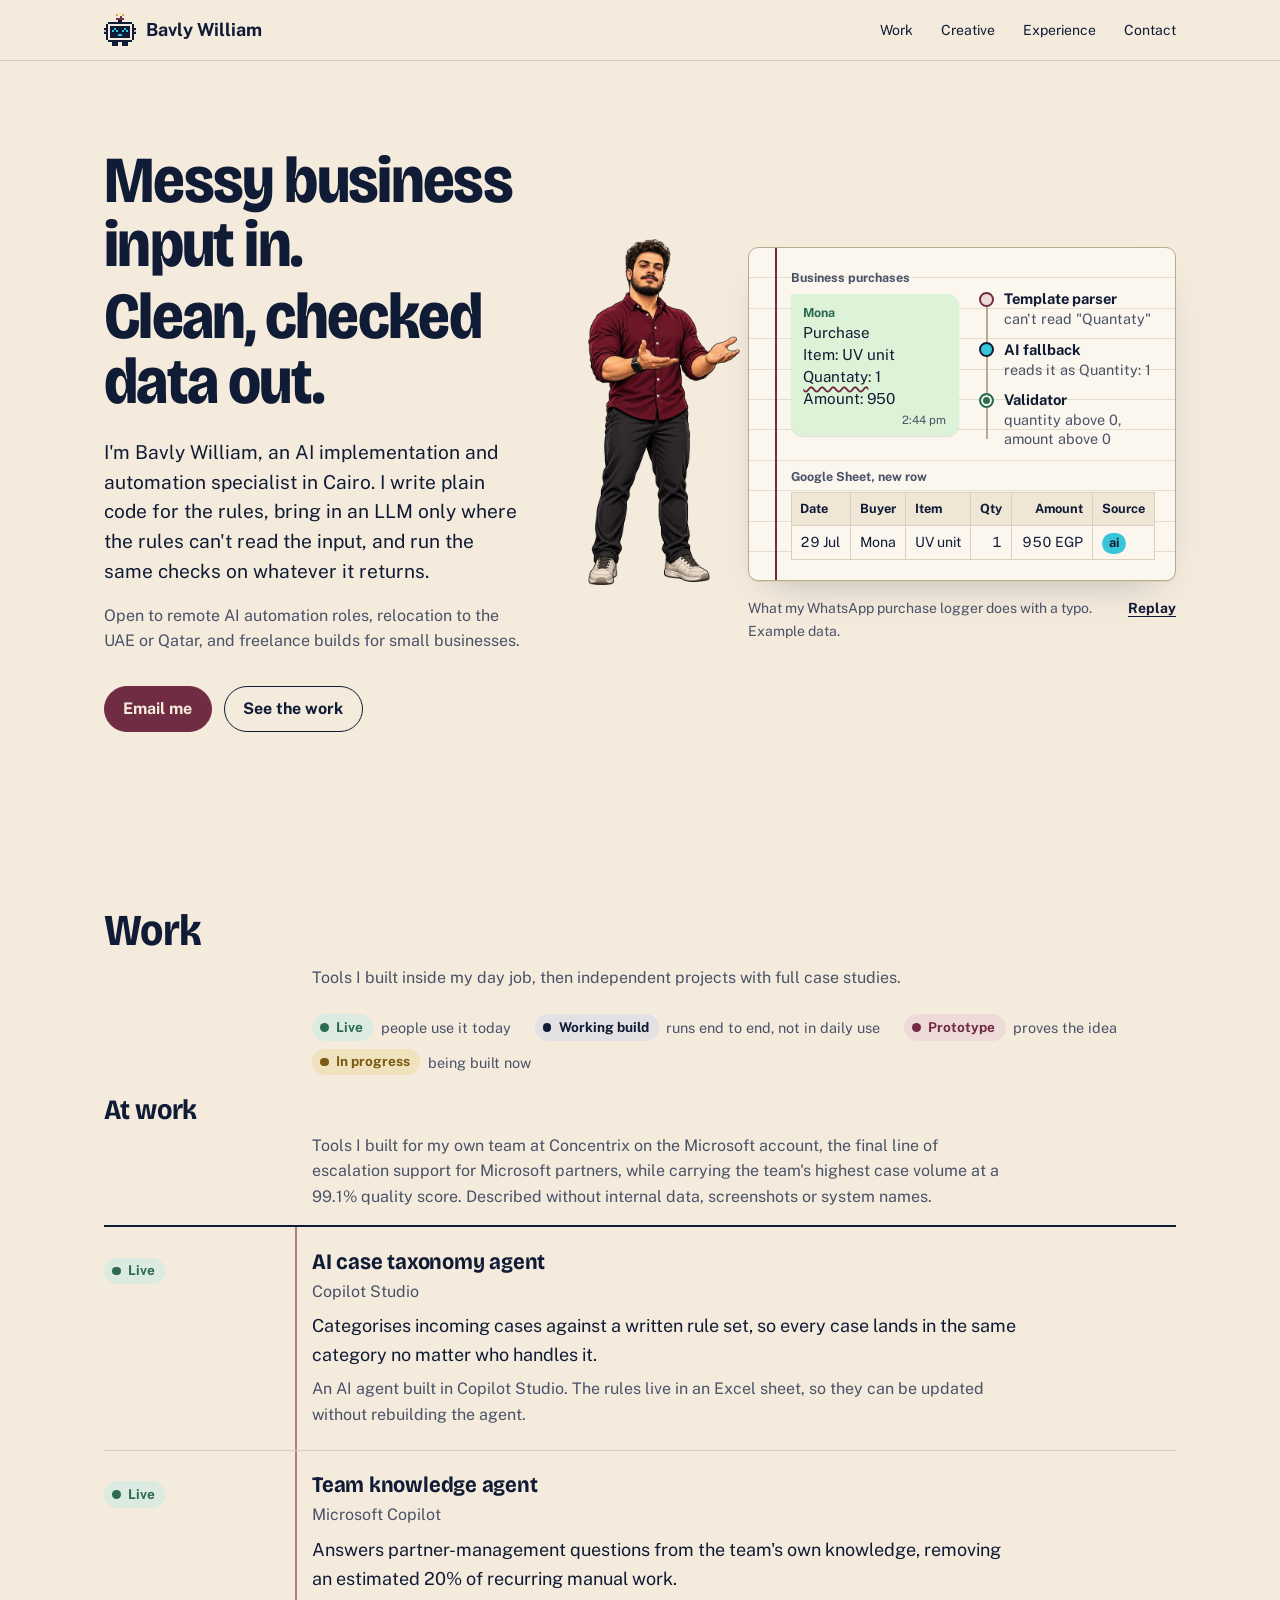
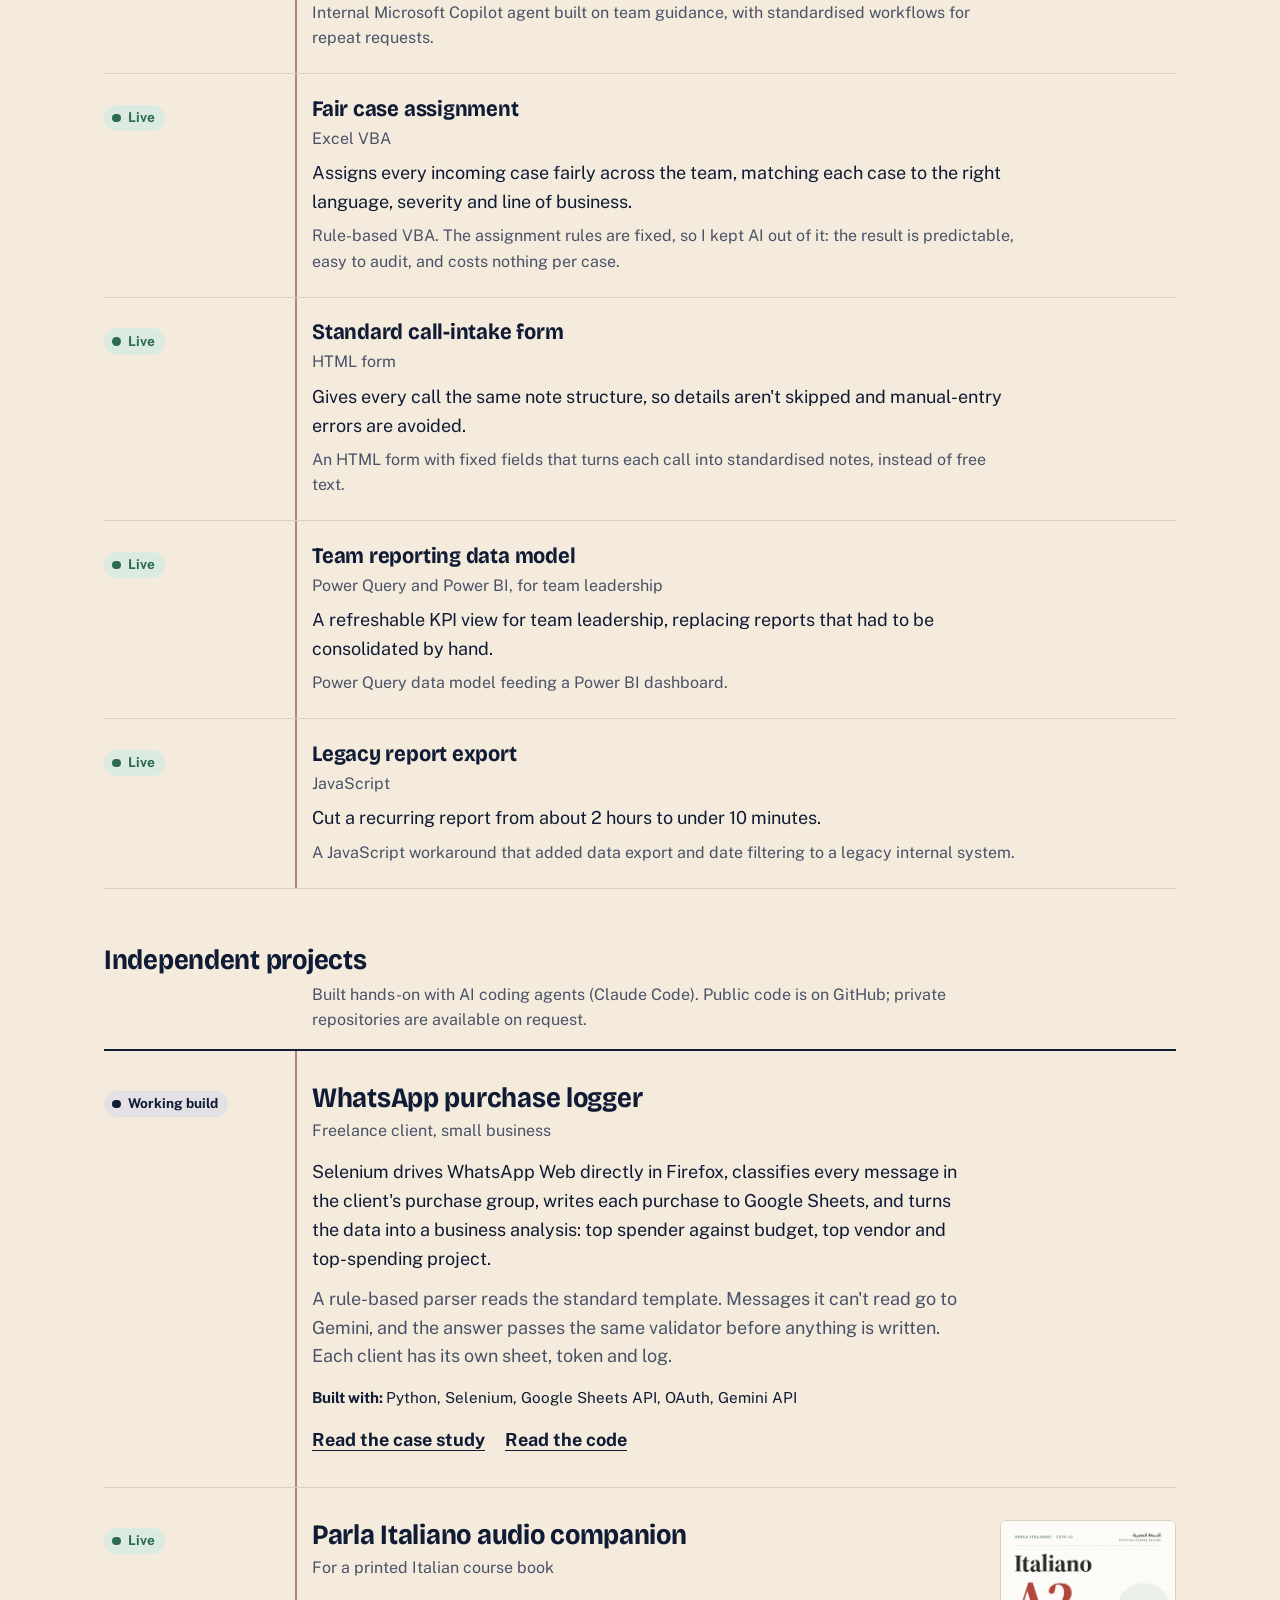
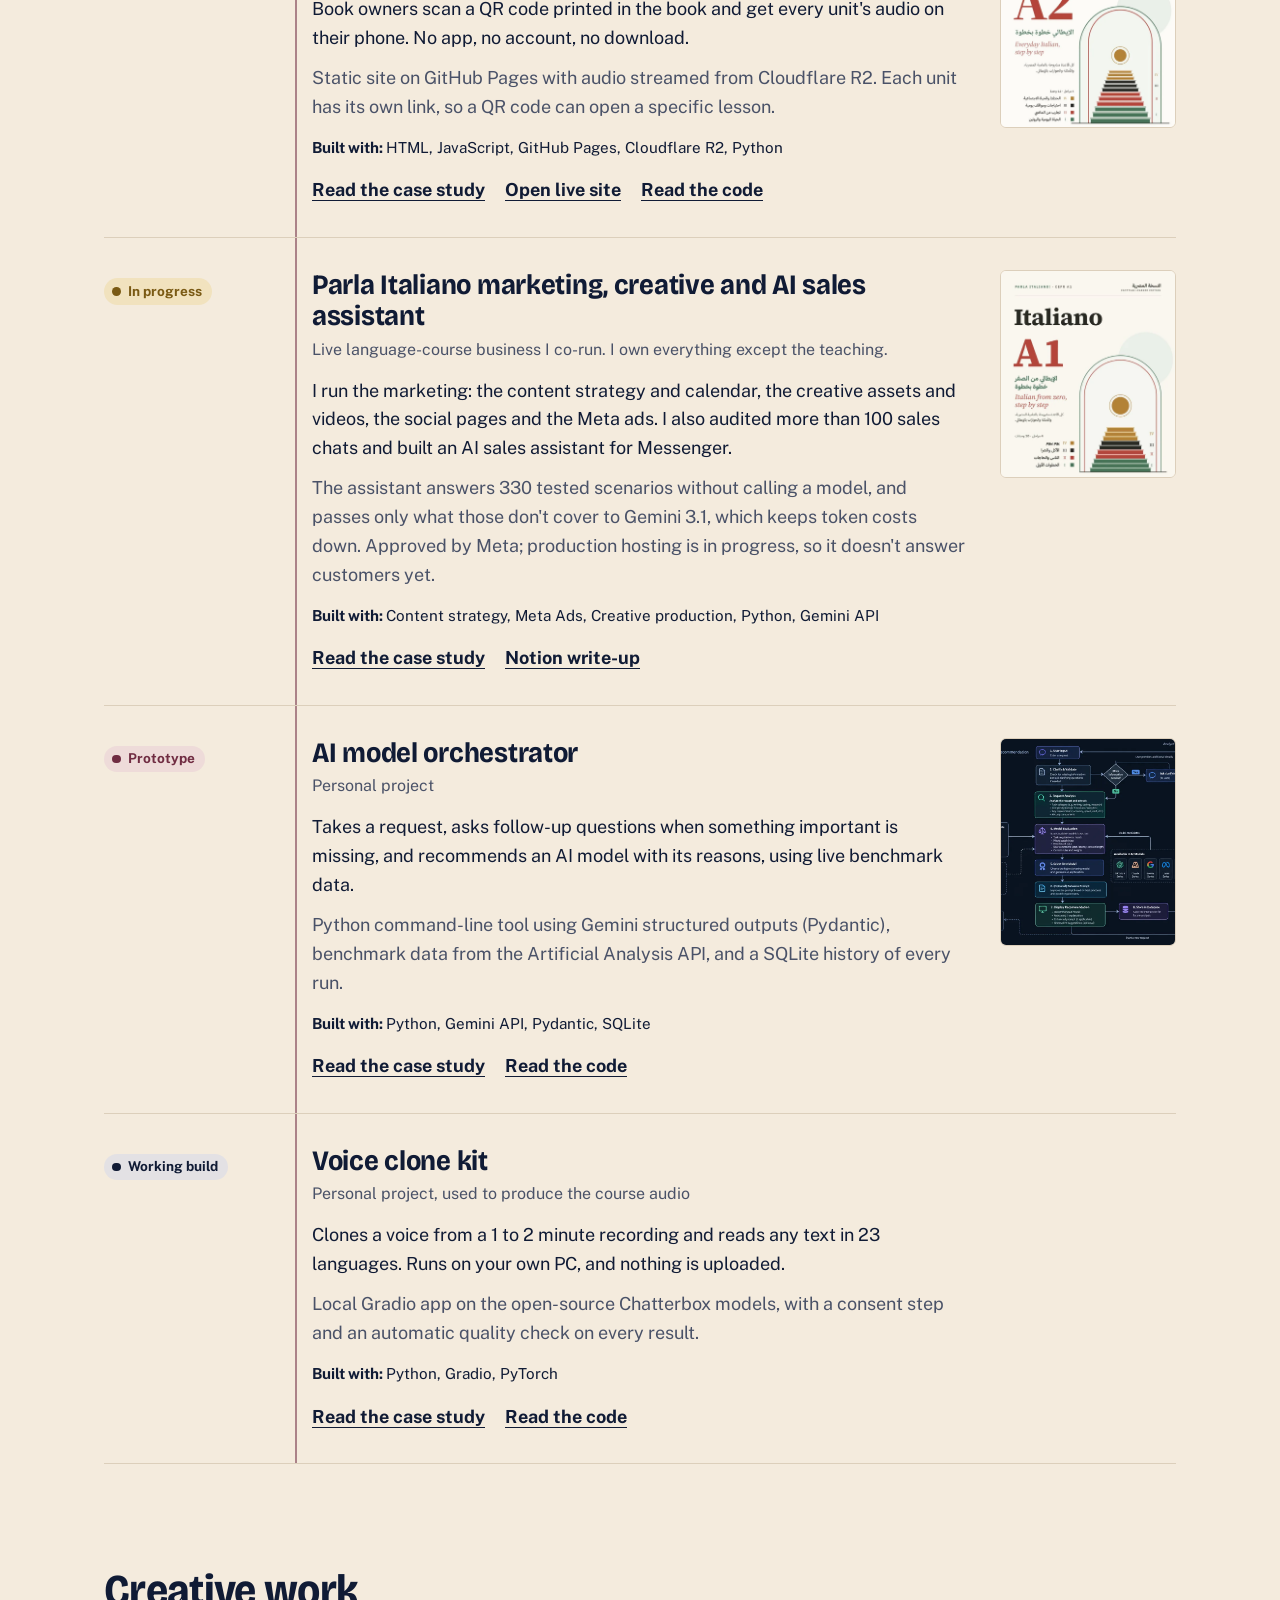
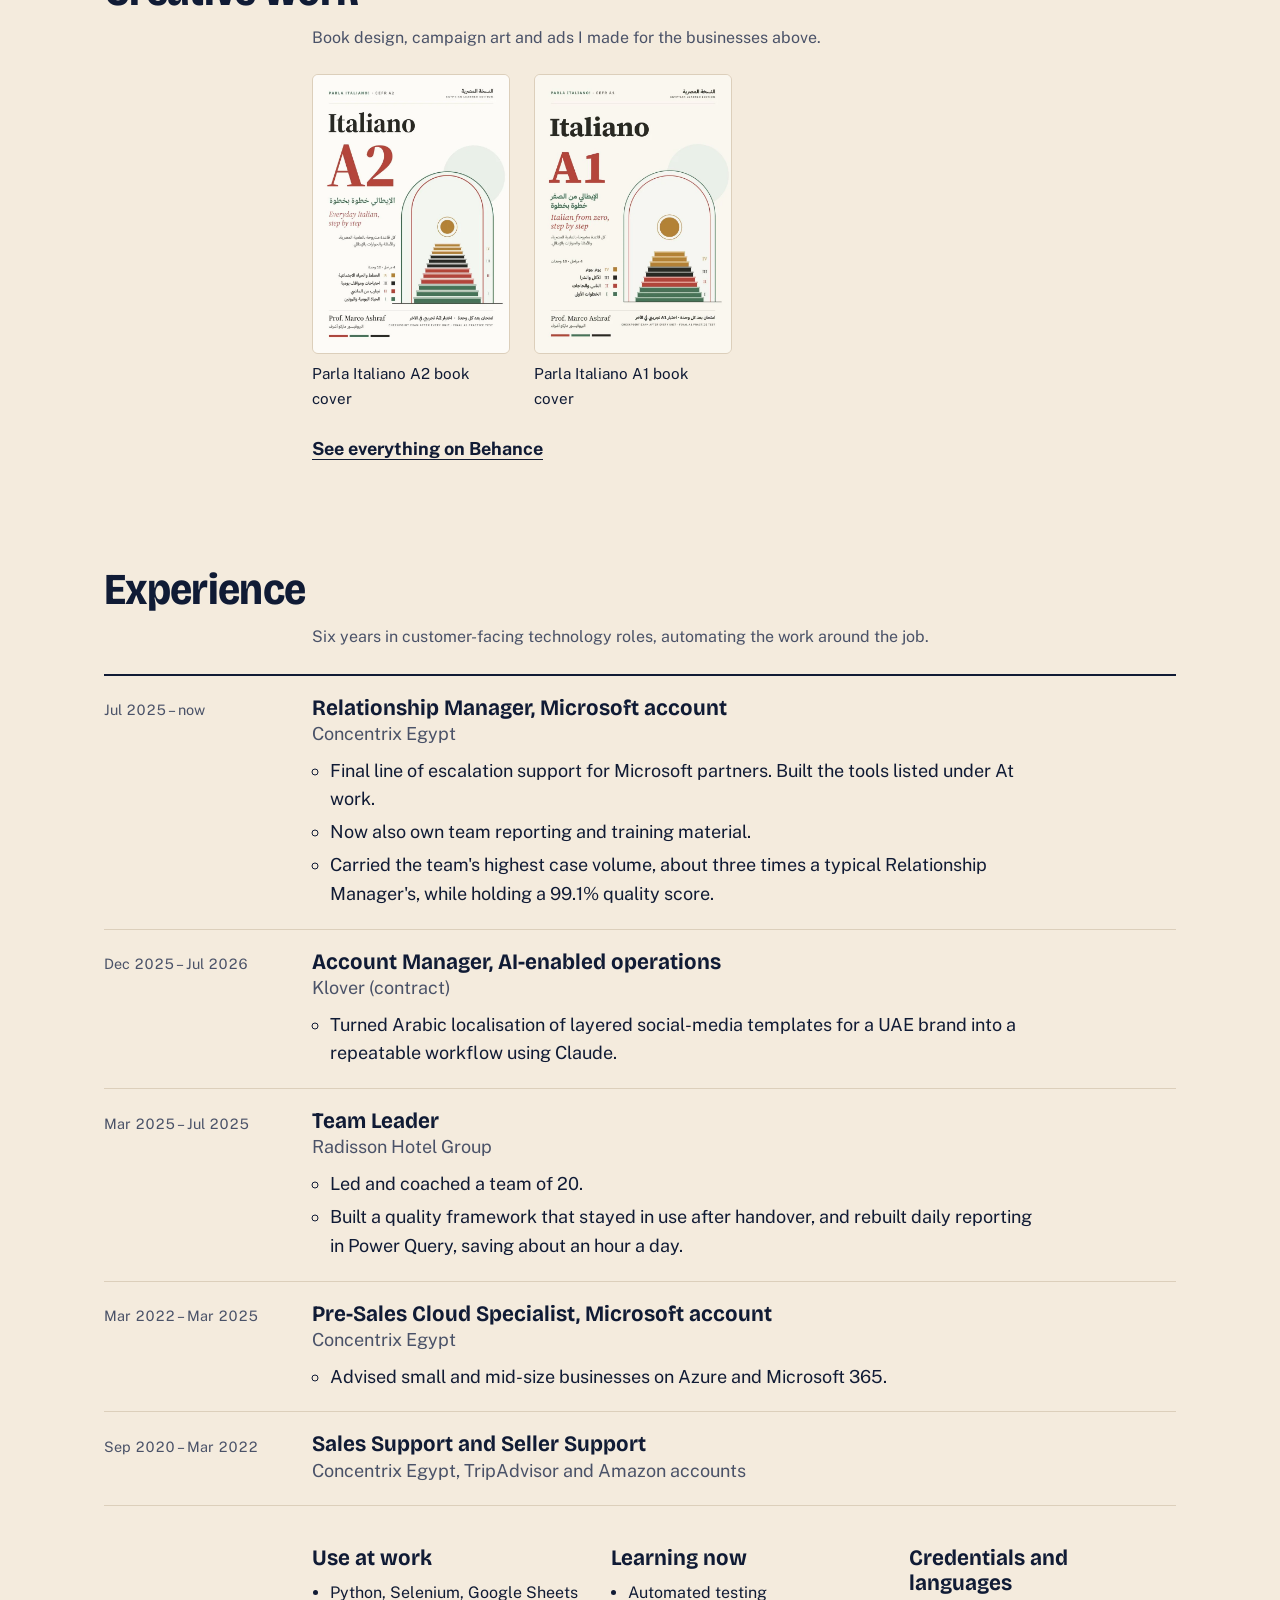
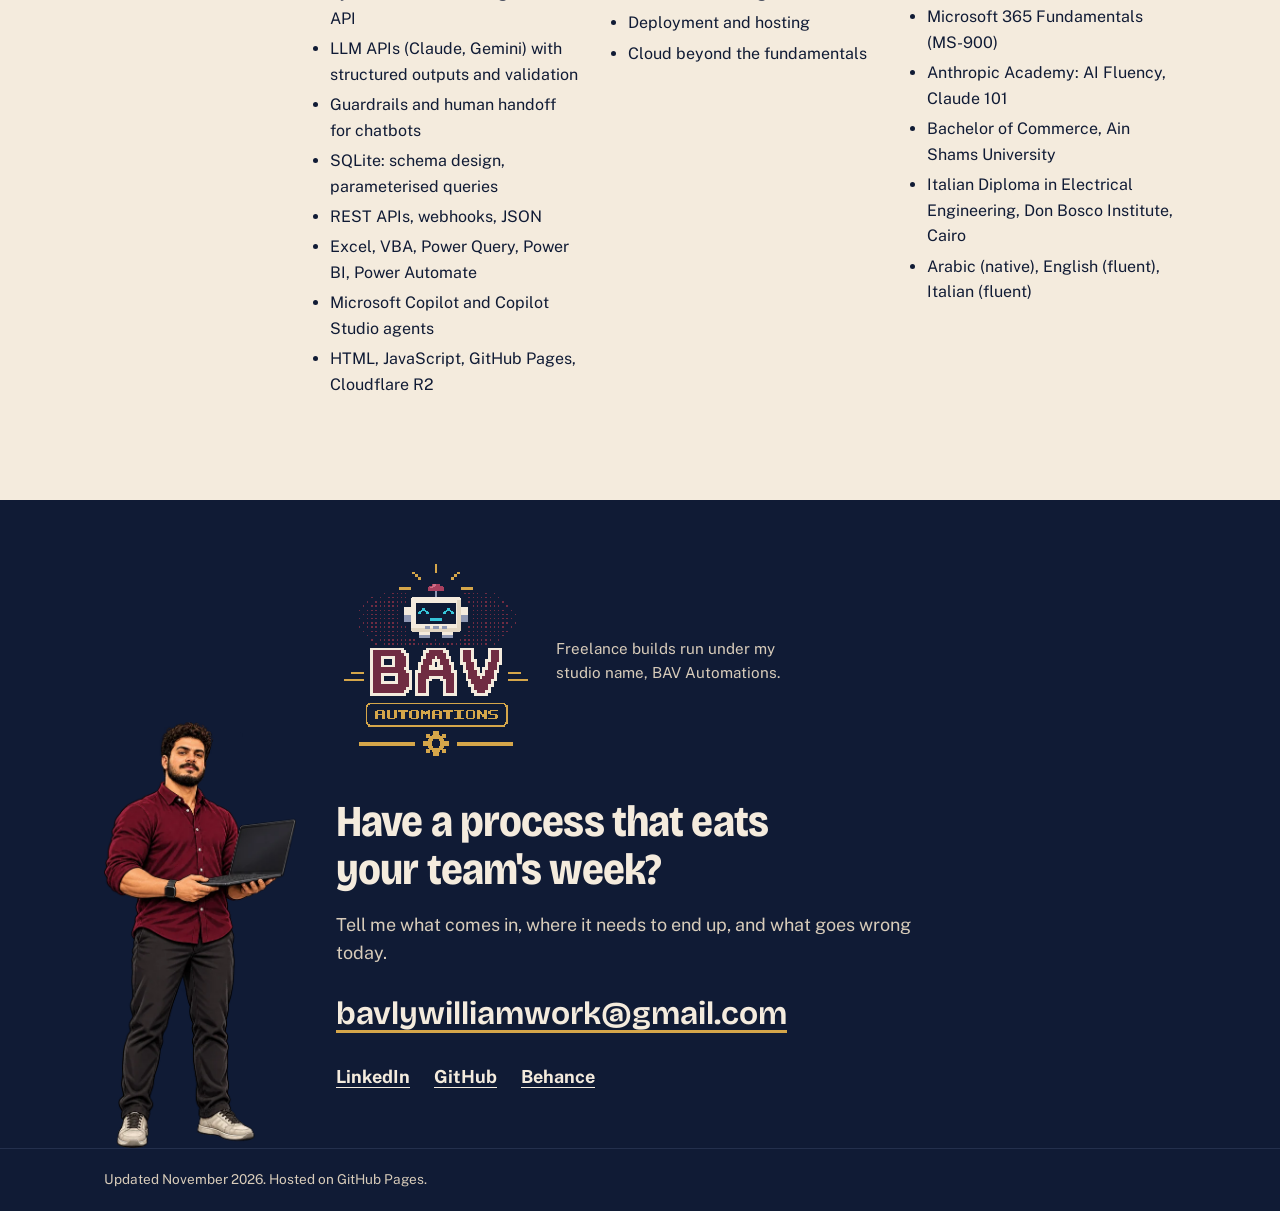
==== index.html @ 04a30bd4 "Project-site address and cream logo" ====
<!doctype html>
<html lang="en">
<head>
  <meta charset="utf-8">
  <meta name="viewport" content="width=device-width, initial-scale=1">
  <title>Bavly William | AI implementation and automation</title>
  <meta name="description" content="Bavly William builds automations that turn messy business input into clean, checked data: Python, APIs, and LLMs used only where rules can't cope. Cairo, open to remote and UAE roles.">
  <meta name="theme-color" content="#101B35">

  <meta property="og:type" content="website">
  <meta property="og:title" content="Bavly William | AI implementation and automation">
  <meta property="og:description" content="Messy business input in. Clean, checked data out. Projects, code and case studies.">
  <meta property="og:url" content="https://bavlywilliam.github.io/Bavly-William-Portfolio/">
  <meta property="og:image" content="https://bavlywilliam.github.io/Bavly-William-Portfolio/assets/img/og.png">
  <meta property="og:image:width" content="1200">
  <meta property="og:image:height" content="630">
  <meta name="twitter:card" content="summary_large_image">

  <link rel="icon" href="assets/img/favicon.svg" type="image/svg+xml">
  <link rel="preload" href="assets/fonts/bricolage-grotesque.woff2" as="font" type="font/woff2" crossorigin>
  <link rel="preload" href="assets/fonts/public-sans.woff2" as="font" type="font/woff2" crossorigin>
  <link rel="stylesheet" href="assets/css/site.css">

  <script type="application/ld+json">
  {
    "@context": "https://schema.org",
    "@type": "Person",
    "name": "Bavly William",
    "jobTitle": "AI implementation and automation specialist",
    "address": { "@type": "PostalAddress", "addressLocality": "Cairo", "addressCountry": "EG" },
    "url": "https://bavlywilliam.github.io/Bavly-William-Portfolio/",
    "sameAs": [
      "https://github.com/BavlyWilliam",
      "https://www.linkedin.com/in/bavly-william-b5a27822a",
      "https://www.behance.net/bavlywilliam"
    ]
  }
  </script>
</head>
<body data-page="home">
  <a class="skip-link" href="#main">Skip to content</a>

  <header class="site-header">
    <div class="wrap site-header__inner">
      <a class="brand" href="#top" aria-label="Bavly William, back to top">
        <img class="brand__logo" src="assets/img/favicon.svg" width="32" height="32" alt="">
        <span class="brand__name">Bavly William</span>
      </a>
      <nav class="site-nav" aria-label="Sections">
        <a href="#work">Work</a>
        <a href="#videos" data-nav="videos" hidden>Videos</a>
        <a href="#creative">Creative</a>
        <a href="#experience">Experience</a>
        <a href="#contact">Contact</a>
      </nav>
    </div>
  </header>

  <main id="main">
    <section class="hero wrap" id="top">
      <div class="hero__copy">
        <h1 class="hero__title"><span>Messy business input in.</span> <span>Clean, checked data out.</span></h1>
        <p class="hero__lede">I'm Bavly William, an AI implementation and automation specialist in Cairo. I write plain code for the rules, bring in an LLM only where the rules can't read the input, and run the same checks on whatever it returns.</p>
        <p class="hero__availability" data-bind="availability">Open to remote AI automation roles, relocation to the UAE or Qatar, and freelance builds for small businesses.</p>
        <div class="hero__actions">
          <a class="button button--primary" data-bind-mailto href="mailto:bavlywilliamwork@gmail.com">Email me</a>
          <a class="button" href="#work">See the work</a>
          <a class="button" data-bind-cv href="#" hidden>Download CV</a>
        </div>
      </div>

      <figure class="stage">
        <img class="stage__presenter" src="assets/img/avatar-presenting.webp" width="395" height="900" alt="Illustration of Bavly presenting the example">
        <div class="demo" id="demo">
          <div class="demo__chat">
            <p class="demo__group">Business purchases</p>
            <div class="bubble">
              <p class="bubble__sender">Mona</p>
              <p class="bubble__text">Purchase<br>Item: UV unit<br><span class="bubble__typo">Quantaty</span>: 1<br>Amount: 950</p>
              <p class="bubble__time">2:44 pm</p>
            </div>
          </div>

          <ol class="demo__steps" aria-label="What happens to the message">
            <li class="step step--fail"><strong>Template parser</strong> can't read "Quantaty"</li>
            <li class="step step--ai"><strong>AI fallback</strong> reads it as Quantity: 1</li>
            <li class="step step--ok"><strong>Validator</strong> quantity above 0, amount above 0</li>
          </ol>

          <div class="demo__sheet">
            <table class="ledger">
              <caption class="ledger__caption">Google Sheet, new row</caption>
              <thead>
                <tr><th scope="col" class="ledger__date">Date</th><th scope="col">Buyer</th><th scope="col">Item</th><th scope="col" class="num">Qty</th><th scope="col" class="num">Amount</th><th scope="col">Source</th></tr>
              </thead>
              <tbody>
                <tr><td class="ledger__date">29 Jul</td><td>Mona</td><td>UV unit</td><td class="num">1</td><td class="num">950 EGP</td><td><span class="source-tag">ai</span></td></tr>
              </tbody>
            </table>
          </div>
        </div>
        <figcaption class="stage__caption">
          What my WhatsApp purchase logger does with a typo. Example data.
          <button class="replay" type="button" hidden>Replay</button>
        </figcaption>
      </figure>
    </section>

    <section class="section wrap" id="work" aria-labelledby="work-title">
      <div class="section__head">
        <h2 class="section__title" id="work-title">Work</h2>
        <p class="section__note">Tools I built inside my day job, then independent projects with full case studies.</p>
      </div>
      <dl class="legend" aria-label="What each status means">
        <div><dt><span class="status status--live">Live</span></dt><dd>people use it today</dd></div>
        <div><dt><span class="status status--working">Working build</span></dt><dd>runs end to end, not in daily use</dd></div>
        <div><dt><span class="status status--prototype">Prototype</span></dt><dd>proves the idea</dd></div>
        <div><dt><span class="status status--progress">In progress</span></dt><dd>being built now</dd></div>
      </dl>
      <div class="project-groups" data-list="projects"></div>
    </section>

    <section class="section wrap" id="videos" aria-labelledby="videos-title" hidden>
      <div class="section__head">
        <h2 class="section__title" id="videos-title">Videos</h2>
      </div>
      <div class="videos" data-list="videos"></div>
    </section>

    <section class="section wrap" id="creative" aria-labelledby="creative-title">
      <div class="section__head">
        <h2 class="section__title" id="creative-title">Creative work</h2>
        <p class="section__note">Book design, campaign art and ads I made for the businesses above.</p>
      </div>
      <div class="creative" data-list="creative"></div>
      <p class="section__more"><a data-bind-href="behance" href="https://www.behance.net/bavlywilliam">See everything on Behance</a></p>
    </section>

    <section class="section wrap" id="experience" aria-labelledby="experience-title">
      <div class="section__head">
        <h2 class="section__title" id="experience-title">Experience</h2>
        <p class="section__note">Six years in customer-facing technology roles, automating the work around the job.</p>
      </div>
      <ol class="timeline" data-list="experience"></ol>
      <div class="facts">
        <div class="facts__col">
          <h3 class="facts__title">Use at work</h3>
          <ul data-list="skills-using"></ul>
        </div>
        <div class="facts__col">
          <h3 class="facts__title">Learning now</h3>
          <ul data-list="skills-learning"></ul>
        </div>
        <div class="facts__col">
          <h3 class="facts__title">Credentials and languages</h3>
          <ul data-list="credentials"></ul>
        </div>
      </div>
    </section>

    <section class="contact" id="contact" aria-labelledby="contact-title">
      <div class="wrap contact__inner">
        <img class="contact__avatar" src="assets/img/avatar-laptop.webp" width="405" height="900" alt="" loading="lazy">
        <div class="contact__body">
          <div class="contact__brand" data-brand hidden></div>
          <h2 class="contact__title" id="contact-title">Have a process that eats your team's week?</h2>
          <p class="contact__text">Tell me what comes in, where it needs to end up, and what goes wrong today.</p>
          <p><a class="contact__email" data-bind-mailto data-bind="email" href="mailto:bavlywilliamwork@gmail.com">bavlywilliamwork@gmail.com</a></p>
          <ul class="contact__links" data-list="links"></ul>
        </div>
      </div>
    </section>
  </main>

  <footer class="site-footer">
    <div class="wrap">
      <p>Updated <span data-bind="updated">November 2026</span>. Hosted on GitHub Pages.</p>
    </div>
  </footer>

  <noscript>
    <p class="wrap noscript">The project list needs JavaScript. Code: <a href="https://github.com/BavlyWilliam">github.com/BavlyWilliam</a>. Contact: <a href="mailto:bavlywilliamwork@gmail.com">bavlywilliamwork@gmail.com</a>.</p>
  </noscript>

  <script src="assets/js/data.js"></script>
  <script src="assets/js/render.js"></script>
</body>
</html>
---- assets/css/site.css ----
/* ---------- Fonts (self-hosted, SIL Open Font Licence) ---------- */
@font-face {
  font-family: "Bricolage Grotesque";
  src: url("../fonts/bricolage-grotesque.woff2") format("woff2-variations");
  font-weight: 200 800;
  font-stretch: 75% 100%;
  font-display: swap;
}
@font-face {
  font-family: "Public Sans";
  src: url("../fonts/public-sans.woff2") format("woff2-variations");
  font-weight: 100 900;
  font-display: swap;
}
@font-face {
  font-family: "Public Sans";
  src: url("../fonts/public-sans-italic.woff2") format("woff2-variations");
  font-weight: 100 900;
  font-style: italic;
  font-display: swap;
}

/* ---------- Tokens ---------- */
:root {
  /* BAV brand palette. Core: navy, burgundy, cream. Personality: gold. Robot and tech only: cyan.
     Rules: on light surfaces, text is navy or burgundy. On navy, text is cream, gold or cyan.
     Burgundy never sits directly on navy. Gold and cyan are never text on cream. */
  --navy: #101b35;
  --burgundy: #702c42;
  --cream: #f4ebdd;
  --gold: #d5a64a;
  --cyan: #36c5d9;

  /* Roles built from the palette */
  --paper: var(--cream);
  --paper-raised: #fbf6ee;
  --ink: var(--navy);
  --ink-soft: #4a5268;      /* 6.6:1 on cream */
  --rule: #dccfbb;
  --rule-strong: #b9a98f;
  --burgundy-soft: #eedbd9;
  --navy-soft: #e3e1e4;
  --gold-text: #7a5a14;     /* gold for text on light surfaces, 5:1 on gold-soft */
  --gold-soft: #f1e2be;
  --on-navy-soft: #d8ccba;  /* secondary text on navy, 10.8:1 */

  /* Functional colours, not brand colours: "Live" status and the chat bubble */
  --green: #2c6b52;
  --green-soft: #dcebe1;
  --bubble: #ddf3d7;

  --display: "Bricolage Grotesque", "Segoe UI", system-ui, sans-serif;
  --body: "Public Sans", "Segoe UI", system-ui, sans-serif;

  --step--1: 0.875rem;
  --step-0: 1.125rem;
  --step-1: 1.375rem;
  --step-2: 1.75rem;
  --step-3: clamp(2rem, 1.4rem + 2.2vw, 2.75rem);
  --step-4: clamp(2.6rem, 1.7rem + 3.6vw, 4.1rem);

  --wrap: 72rem;
  --gutter: clamp(1.25rem, 4vw, 2.5rem);
  --section-gap: clamp(4rem, 8vw, 7rem);
  --margin-col: 11rem;   /* width of the ledger margin column */
}

/* ---------- Base ---------- */
*, *::before, *::after { box-sizing: border-box; }
html { -webkit-text-size-adjust: 100%; scroll-behavior: smooth; scroll-padding-top: 4.5rem; }
body {
  margin: 0;
  background: var(--paper);
  color: var(--ink);
  font-family: var(--body);
  font-size: var(--step-0);
  line-height: 1.6;
  text-rendering: optimizeLegibility;
}
img { max-width: 100%; height: auto; display: block; }
h1, h2, h3, h4 { font-family: var(--display); margin: 0; line-height: 1.1; }
p, ul, ol, dl, figure { margin: 0; }
a { color: inherit; text-decoration-thickness: 1px; text-underline-offset: 0.2em; }
a:hover { text-decoration-color: var(--burgundy); color: var(--burgundy); }
:focus-visible { outline: 3px solid var(--burgundy); outline-offset: 3px; border-radius: 2px; }
[hidden] { display: none !important; }

.wrap { width: 100%; max-width: var(--wrap); margin-inline: auto; padding-inline: var(--gutter); }

.skip-link {
  position: absolute; left: 1rem; top: -4rem; z-index: 10;
  background: var(--ink); color: var(--paper); padding: 0.6rem 1rem; text-decoration: none;
}
.skip-link:focus { top: 1rem; }

/* ---------- Header ---------- */
.site-header {
  position: sticky; top: 0; z-index: 5;
  background: color-mix(in srgb, var(--paper) 92%, transparent);
  backdrop-filter: blur(6px);
  border-bottom: 1px solid var(--rule);
}
.site-header__inner { display: flex; align-items: center; justify-content: space-between; gap: 1rem; min-height: 3.75rem; }
.brand { display: inline-flex; align-items: center; gap: 0.6rem; text-decoration: none; font-weight: 700; }
.brand__logo { width: 2rem; height: 2rem; image-rendering: pixelated; }
.site-nav { display: flex; gap: clamp(0.75rem, 2.4vw, 1.75rem); font-size: var(--step--1); }
.site-nav a { text-decoration: none; padding-block: 0.3rem; }
.site-nav a:hover { text-decoration: underline; }

/* ---------- Buttons ---------- */
.button {
  display: inline-flex; align-items: center; min-height: 2.9rem; padding: 0.55rem 1.15rem;
  border: 1.5px solid var(--ink); border-radius: 999px;
  font-weight: 700; font-size: 1rem; text-decoration: none; color: var(--ink); background: transparent;
}
.button:hover { background: var(--ink); color: var(--paper); }
.button--primary { background: var(--burgundy); border-color: var(--burgundy); color: var(--cream); }
.button--primary:hover { background: var(--ink); border-color: var(--ink); color: var(--cream); }

/* ---------- Hero ---------- */
.hero {
  display: grid;
  grid-template-columns: minmax(0, 5fr) minmax(0, 7fr);
  gap: clamp(2rem, 5vw, 4rem);
  align-items: center;
  padding-block: clamp(3rem, 7vw, 5.5rem) clamp(3rem, 6vw, 4.5rem);
}
.hero__title {
  font-size: var(--step-4);
  font-weight: 760;
  font-stretch: 88%;
  letter-spacing: -0.025em;
  line-height: 0.98;
  max-width: 12ch;
}
.hero__title span { display: block; }
.hero__title span + span { margin-top: 0.12em; }
.hero__lede { margin-top: 1.5rem; max-width: 34rem; font-size: 1.2rem; line-height: 1.55; }
.hero__availability { margin-top: 1rem; max-width: 34rem; color: var(--ink-soft); font-size: 1rem; }
.hero__actions { display: flex; flex-wrap: wrap; gap: 0.75rem; margin-top: 2rem; }

/* The stage: avatar presenting the ledger demo */
.stage { display: grid; grid-template-columns: minmax(7rem, 9.5rem) minmax(0, 1fr); align-items: end; column-gap: 0.5rem; }
.stage__presenter { width: 100%; height: auto; align-self: end; margin-bottom: -0.25rem; }
.stage__caption {
  grid-column: 2; display: flex; justify-content: space-between; align-items: baseline; gap: 1rem;
  margin-top: 0.75rem; font-size: var(--step--1); color: var(--ink-soft);
}
.replay {
  font: inherit; font-weight: 700; color: var(--ink); background: none; border: 0; padding: 0.25rem 0;
  text-decoration: underline; text-underline-offset: 0.2em; cursor: pointer;
}
.replay:hover { color: var(--burgundy); }

/* Ledger paper: horizontal rules plus the burgundy margin line */
.demo {
  position: relative;
  background:
    linear-gradient(to right, transparent 1.6rem, var(--burgundy) 1.6rem, var(--burgundy) calc(1.6rem + 2px), transparent calc(1.6rem + 2px)),
    repeating-linear-gradient(to bottom, var(--paper-raised) 0, var(--paper-raised) calc(1.9rem - 1px), #e6dccb calc(1.9rem - 1px), #e6dccb 1.9rem);
  border: 1px solid var(--rule-strong);
  border-radius: 10px;
  padding: 1.25rem 1.25rem 1.25rem 2.6rem;
  box-shadow: 0 1px 0 var(--rule), 0 18px 40px -24px rgba(16, 27, 53, 0.35);
  display: grid;
  grid-template-columns: minmax(0, 1fr) minmax(0, 1.05fr);
  grid-template-areas: "chat steps" "sheet sheet";
  gap: 1.1rem 1.25rem;
}
.demo__chat { grid-area: chat; }
.demo__steps { grid-area: steps; }
.demo__sheet { grid-area: sheet; overflow-x: auto; }

.demo__group { font-size: 0.78rem; font-weight: 700; color: var(--ink-soft); margin-bottom: 0.4rem; }
.bubble {
  background: var(--bubble); border-radius: 0 12px 12px 12px; padding: 0.6rem 0.8rem 0.45rem;
  box-shadow: 0 1px 1px rgba(16, 27, 53, 0.12); max-width: 15rem;
  font-size: 0.95rem; line-height: 1.45;
}
.bubble__sender { font-size: 0.78rem; font-weight: 700; color: var(--green); }
.bubble__time { font-size: 0.72rem; color: var(--ink-soft); text-align: right; margin-top: 0.15rem; }
.bubble__typo { text-decoration: underline wavy var(--burgundy); text-decoration-thickness: 1.5px; text-underline-offset: 0.25em; }

.demo__steps { list-style: none; padding: 0; position: relative; display: grid; gap: 0.7rem; align-content: start; padding-top: 1.35rem; }
.demo__steps::before {
  content: ""; position: absolute; left: 0.45rem; top: 1.9rem; bottom: 0.6rem; width: 2px; background: var(--rule-strong);
}
.step { position: relative; padding-left: 1.6rem; font-size: 0.9rem; line-height: 1.35; color: var(--ink-soft); }
.step strong { display: block; color: var(--ink); font-size: 0.92rem; }
.step::before {
  content: ""; position: absolute; left: 0; top: 0.15rem; width: 0.95rem; height: 0.95rem; border-radius: 50%;
  border: 2px solid currentColor; background: var(--paper-raised);
}
.step--fail::before { color: var(--burgundy); background: var(--burgundy-soft); }
.step--ai::before { color: var(--ink); background: var(--cyan); }
.step--ok::before { color: var(--green); background: var(--green); box-shadow: inset 0 0 0 2px var(--paper-raised); }

.ledger { width: 100%; border-collapse: collapse; font-size: 0.88rem; font-variant-numeric: tabular-nums slashed-zero; background: var(--paper-raised); }
.ledger__caption { caption-side: top; text-align: left; font-size: 0.78rem; font-weight: 700; color: var(--ink-soft); padding-bottom: 0.35rem; }
.ledger th, .ledger td { border: 1px solid var(--rule); padding: 0.35rem 0.55rem; text-align: left; white-space: nowrap; }
.ledger th { background: #efe6d6; font-weight: 700; font-size: 0.8rem; }
.ledger .num { text-align: right; }
.source-tag { display: inline-block; padding: 0 0.45rem; border-radius: 999px; background: var(--cyan); color: var(--ink); font-weight: 700; font-size: 0.8rem; }

/* One orchestrated load sequence. Without JS or with reduced motion, the final state shows. */
@media (prefers-reduced-motion: no-preference) {
  .demo.is-playing .bubble { animation: rise 0.45s ease-out both; }
  .demo.is-playing .bubble__typo { animation: flag 0.4s 0.55s ease-out both; }
  .demo.is-playing .step { animation: step-in 0.35s ease-out both; }
  .demo.is-playing .step--fail { animation-delay: 0.95s; }
  .demo.is-playing .step--ai { animation-delay: 1.55s; }
  .demo.is-playing .step--ok { animation-delay: 2.15s; }
  .demo.is-playing .ledger tbody td { animation: fill 0.3s ease-out both; }
  .demo.is-playing .ledger tbody td:nth-child(1) { animation-delay: 2.6s; }
  .demo.is-playing .ledger tbody td:nth-child(2) { animation-delay: 2.7s; }
  .demo.is-playing .ledger tbody td:nth-child(3) { animation-delay: 2.8s; }
  .demo.is-playing .ledger tbody td:nth-child(4) { animation-delay: 2.9s; }
  .demo.is-playing .ledger tbody td:nth-child(5) { animation-delay: 3.0s; }
  .demo.is-playing .ledger tbody td:nth-child(6) { animation-delay: 3.1s; }
}
@keyframes rise { from { opacity: 0; transform: translateY(8px); } to { opacity: 1; transform: none; } }
@keyframes flag { from { text-decoration-color: transparent; } to { text-decoration-color: var(--burgundy); } }
@keyframes step-in { from { opacity: 0; transform: translateX(-6px); } to { opacity: 1; transform: none; } }
@keyframes fill { from { color: transparent; background: var(--green-soft); } to { color: inherit; background: var(--paper-raised); } }

/* ---------- Sections ---------- */
.section { padding-top: var(--section-gap); }
.section__head { display: grid; grid-template-columns: var(--margin-col) minmax(0, 1fr); gap: 0.6rem 2rem; margin-bottom: 1.5rem; }
.section__head .section__title { grid-column: 1 / -1; }
.section__head .section__note { grid-column: 2; }
.section__title { font-size: var(--step-3); font-weight: 720; font-stretch: 90%; letter-spacing: -0.015em; }
.section__note { color: var(--ink-soft); max-width: 40rem; font-size: 1rem; }
.section__more { margin-top: 1.5rem; padding-left: calc(var(--margin-col) + 2rem); font-weight: 700; }

/* Status pills, shared by the legend and the projects */
.status {
  display: inline-flex; align-items: center; gap: 0.45rem; white-space: nowrap;
  font-size: 0.85rem; font-weight: 700; padding: 0.15rem 0.65rem 0.15rem 0.5rem; border-radius: 999px;
}
.status::before { content: ""; width: 0.55rem; height: 0.55rem; border-radius: 50%; background: currentColor; }
.status--live { color: var(--green); background: var(--green-soft); }
.status--working { color: var(--ink); background: var(--navy-soft); }
.status--prototype { color: var(--burgundy); background: var(--burgundy-soft); }
.status--progress { color: var(--gold-text); background: var(--gold-soft); }

.legend {
  display: flex; flex-wrap: wrap; gap: 0.5rem 1.5rem; margin: 0 0 1.25rem calc(var(--margin-col) + 2rem);
  font-size: 0.9rem; color: var(--ink-soft);
}
.legend div { display: flex; align-items: center; gap: 0.45rem; }
.legend dd { margin: 0; }

/* Projects: ledger rows with a burgundy margin line between status and content */
.projects { border-top: 2px solid var(--ink); }
.project {
  display: grid;
  grid-template-columns: var(--margin-col) minmax(0, 1fr) auto;
  gap: 0 2rem;
  padding-block: 2rem;
  border-bottom: 1px solid var(--rule);
  position: relative;
}
.project::before {
  content: ""; position: absolute; top: 0; bottom: 0; left: calc(var(--margin-col) + 1rem - 1px);
  width: 2px; background: var(--burgundy); opacity: 0.55;
}
.project__status { padding-top: 0.35rem; }
.project__body { max-width: 44rem; }
.project__title { font-size: var(--step-2); font-weight: 700; font-stretch: 92%; letter-spacing: -0.01em; }
.project__context { color: var(--ink-soft); font-size: 1rem; margin-top: 0.3rem; }
.project__summary { margin-top: 0.9rem; }
.project__how { margin-top: 0.7rem; color: var(--ink-soft); }
.project__stack { margin-top: 0.9rem; font-size: 0.95rem; }
.project__stack-label { font-weight: 700; }
.project__links { display: flex; flex-wrap: wrap; gap: 0.5rem 1.25rem; margin-top: 1rem; padding: 0; list-style: none; font-weight: 700; }
.project__thumb { width: 11rem; align-self: start; }
.project__thumb img { border-radius: 6px; border: 1px solid var(--rule); background: var(--paper-raised); width: 100%; height: 13rem; object-fit: cover; object-position: top center; }

/* Project groups: "At work" and "Independent projects" */
.project-group + .project-group { margin-top: 3.5rem; }
.project-group__head { display: grid; grid-template-columns: var(--margin-col) minmax(0, 1fr); gap: 0.4rem 2rem; margin-bottom: 1rem; }
.project-group__title { grid-column: 1 / -1; font-size: var(--step-2); font-weight: 700; font-stretch: 92%; letter-spacing: -0.01em; }
.project-group__note { grid-column: 2; color: var(--ink-soft); font-size: 1rem; max-width: 44rem; }
.project--compact { padding-block: 1.4rem; }
.project--compact .project__title { font-size: var(--step-1); }
.project--compact .project__summary { margin-top: 0.5rem; }
.project--compact .project__how { margin-top: 0.4rem; font-size: 1rem; }
.project--compact .project__thumb { display: none; }

/* Videos */
.videos { display: grid; grid-template-columns: repeat(auto-fill, minmax(19rem, 1fr)); gap: 1.75rem; padding-left: calc(var(--margin-col) + 2rem); }
.video__frame { position: relative; aspect-ratio: 16 / 9; background: var(--ink); border-radius: 8px; overflow: hidden; }
.video__frame iframe, .video__frame video { position: absolute; inset: 0; width: 100%; height: 100%; border: 0; }
.video__play { position: absolute; inset: 0; width: 100%; height: 100%; padding: 0; border: 0; cursor: pointer; background: var(--ink); }
.video__play img { width: 100%; height: 100%; object-fit: cover; opacity: 0.85; }
.video__play span {
  position: absolute; left: 50%; top: 50%; transform: translate(-50%, -50%);
  background: var(--burgundy); color: var(--cream); font: 700 1rem var(--body); padding: 0.6rem 1.1rem; border-radius: 999px;
}
.video__play:hover span { background: var(--paper); color: var(--ink); }
.video__title { margin-top: 0.6rem; font-weight: 700; }

/* Creative */
.creative { display: grid; grid-template-columns: repeat(auto-fill, minmax(12rem, 1fr)); gap: 1.5rem; padding-left: calc(var(--margin-col) + 2rem); }
.creative__link { display: block; text-decoration: none; }
.creative__item img { border-radius: 6px; border: 1px solid var(--rule); width: 100%; aspect-ratio: 720 / 1018; object-fit: cover; background: var(--paper-raised); }
.creative__link:hover img { border-color: var(--burgundy); }
.creative__link:hover .creative__title { text-decoration: underline; }
.creative__title { margin-top: 0.5rem; font-size: 0.95rem; }

/* Experience timeline: dates sit in the margin column */
.timeline { list-style: none; padding: 0; border-top: 2px solid var(--ink); }
.timeline__item { display: grid; grid-template-columns: var(--margin-col) minmax(0, 1fr); gap: 0 2rem; padding-block: 1.25rem; border-bottom: 1px solid var(--rule); }
.timeline__when { font-size: 0.9rem; white-space: nowrap; color: var(--ink-soft); font-variant-numeric: tabular-nums; padding-top: 0.15rem; }
.timeline__role { font-family: var(--display); font-size: var(--step-1); font-weight: 680; font-stretch: 94%; }
.timeline__org { color: var(--ink-soft); }
.timeline__points { margin-top: 0.5rem; padding-left: 1.1rem; max-width: 46rem; }
.timeline__points li + li { margin-top: 0.25rem; }

.facts { display: grid; grid-template-columns: repeat(3, minmax(0, 1fr)); gap: 2rem; margin-top: 2.5rem; padding-left: calc(var(--margin-col) + 2rem); }
.facts__title { font-size: var(--step-1); font-weight: 680; font-stretch: 94%; margin-bottom: 0.6rem; }
.facts ul { padding-left: 1.1rem; font-size: 1rem; }
.facts li + li { margin-top: 0.3rem; }

/* Contact band */
.contact { margin-top: var(--section-gap); background: var(--ink); color: var(--paper); }
.contact__inner { display: grid; grid-template-columns: minmax(8rem, 12rem) minmax(0, 1fr); gap: 2.5rem; align-items: end; padding-top: 3.5rem; }
.contact__avatar { width: 100%; height: auto; }
.contact__body { padding-bottom: 3.5rem; }
.contact__brand { display: flex; align-items: center; gap: 1.25rem; margin-bottom: 2rem; }
.contact__brand img { width: 12.5rem; height: auto; flex: none; } /* the full logo needs about 200px to stay legible */
.contact__brand p { color: var(--on-navy-soft); font-size: 0.95rem; max-width: 16rem; }
.contact__title { font-size: var(--step-3); font-weight: 740; font-stretch: 88%; letter-spacing: -0.02em; max-width: 18ch; }
.contact__text { margin-top: 1rem; max-width: 36rem; color: var(--on-navy-soft); }
.contact__email {
  display: inline-block; margin-top: 1.25rem; font-family: var(--display); font-size: clamp(1.3rem, 1rem + 1.6vw, 2rem);
  font-weight: 650; color: var(--cream); text-decoration-color: var(--gold); text-decoration-thickness: 3px;
  overflow-wrap: anywhere;
}
.contact__email:hover { color: var(--gold); }
.contact__links { display: flex; flex-wrap: wrap; gap: 0.5rem 1.5rem; list-style: none; padding: 0; margin-top: 1.5rem; font-weight: 700; }
.contact__links a { color: var(--cream); }
.contact__links a:hover { color: var(--gold); }
.contact :focus-visible { outline-color: var(--gold); }

.site-footer { background: var(--ink); color: var(--on-navy-soft); font-size: 0.85rem; border-top: 1px solid #24304d; }
.site-footer p { padding-block: 1.25rem; }
.noscript { padding-block: 2rem; }

/* ---------- Case study page ---------- */
.case-wrap { padding-block: clamp(2rem, 5vw, 3.5rem) 0; }
.case__back { font-weight: 700; margin-bottom: 2rem; }
.case__back a::before { content: "\2190\00a0"; }
.case__head { max-width: 46rem; margin-left: calc(var(--margin-col) + 2rem); }
.case__status { margin-bottom: 1rem; }
.case__title { font-size: var(--step-4); font-weight: 760; font-stretch: 88%; letter-spacing: -0.025em; line-height: 1; text-wrap: balance; }
.case__context { margin-top: 0.75rem; color: var(--ink-soft); }
.case__summary { margin-top: 1.25rem; font-size: 1.2rem; }
.case__section {
  display: grid; grid-template-columns: var(--margin-col) minmax(0, 1fr); gap: 0.5rem 2rem;
  margin-top: 2.75rem; padding-top: 1.25rem; border-top: 1px solid var(--rule); position: relative;
}
.case__section::before {
  content: ""; position: absolute; top: 0; bottom: 0; left: calc(var(--margin-col) + 1rem - 1px);
  width: 2px; background: var(--burgundy); opacity: 0.55;
}
.case__h2 { font-size: var(--step-1); font-weight: 700; font-stretch: 92%; line-height: 1.2; }
.case__section > :not(.case__h2) { max-width: 46rem; }
.case__lead { font-size: 1.15rem; }
.case__list { padding-left: 1.1rem; }
.case__list li + li { margin-top: 0.4rem; }
.case__pairs { display: grid; gap: 1.25rem; }
.case__h3 { font-family: var(--body); font-size: 1.05rem; font-weight: 700; margin-bottom: 0.2rem; }
.case__decision p, .case__pair p { color: var(--ink-soft); }
.case__pair { display: grid; gap: 0.3rem; }
.case__pair-a { color: var(--ink) !important; }
.case__pair-label { font-weight: 700; color: var(--ink); }

/* The flow: a real sequence, so it is numbered and connected top to bottom */
.flow { list-style: none; padding: 0; counter-reset: flow; display: grid; gap: 0.7rem; position: relative; }
.flow::before { content: ""; position: absolute; left: 0.7rem; top: 1rem; bottom: 1rem; width: 2px; background: var(--burgundy); opacity: 0.7; }
.flow__step {
  counter-increment: flow; position: relative; display: flex; align-items: center; gap: 0.75rem; font-size: 1rem;
}
.flow__step::before {
  content: counter(flow); display: inline-grid; place-items: center; flex: none; position: relative; z-index: 1;
  width: 1.45rem; height: 1.45rem; border-radius: 50%; background: var(--ink); color: var(--paper);
  font-size: 0.75rem; font-weight: 700; box-shadow: 0 0 0 4px var(--paper);
}
.flow__step:last-child { font-weight: 700; color: var(--green); }
.flow__step:last-child::before { background: var(--green); }

.case__next { margin-top: 3.5rem; padding-top: 1.5rem; border-top: 2px solid var(--ink); margin-left: calc(var(--margin-col) + 2rem); }
.case__next-label { color: var(--ink-soft); font-size: 0.95rem; }
.case__next-link { font-family: var(--display); font-size: var(--step-2); font-weight: 700; font-stretch: 92%; }
.case__missing { padding-block: 4rem; }

/* ---------- Responsive ---------- */
@media (max-width: 64rem) {
  .hero { grid-template-columns: 1fr; }
  .hero__title { max-width: 14ch; }
  .stage { max-width: 44rem; }
}
@media (max-width: 48rem) {
  :root { --margin-col: 0rem; }
  .site-nav { gap: 0.9rem; }
  .brand__name { display: none; }
  .stage { grid-template-columns: 1fr; }
  .stage__presenter { display: none; }
  .stage__caption { grid-column: 1; }
  .demo { grid-template-columns: 1fr; grid-template-areas: "chat" "steps" "sheet"; padding-left: 2.4rem; }
  .demo__steps { padding-top: 0; }
  .demo__steps::before { top: 0.6rem; }
  .section__head { grid-template-columns: 1fr; gap: 0.5rem; }
  .section__head .section__note { grid-column: 1; }
  .legend, .section__more, .videos, .creative, .facts { margin-left: 0; padding-left: 0; }
  .project { grid-template-columns: 1fr; gap: 0.75rem; padding-left: 1rem; }
  .project::before { left: 0; }
  .project__thumb { width: 100%; max-width: 14rem; order: 2; }
  .project__thumb img { height: auto; }
  .timeline__item { grid-template-columns: 1fr; gap: 0.2rem; }
  .facts { grid-template-columns: 1fr; gap: 1.5rem; }
  .contact__inner { grid-template-columns: 1fr; }
  .contact__avatar { width: 8rem; order: 2; justify-self: end; margin-top: -1rem; }
  .contact__body { padding-bottom: 0; }
  .contact__brand { flex-direction: column; align-items: flex-start; gap: 0.75rem; }
  .contact__brand img { width: 12.5rem; }
  .project-group__head { grid-template-columns: 1fr; }
  .project-group__note { grid-column: 1; }
  .case__head, .case__next { margin-left: 0; }
  .case__section { grid-template-columns: 1fr; padding-left: 1rem; }
  .case__section::before { left: 0; }
}
@media (max-width: 30rem) {
  .site-nav a[href="#experience"] { display: none; }
  .ledger .ledger__date { display: none; }
  .ledger { font-size: 0.8rem; }
  .ledger th, .ledger td { padding: 0.3rem 0.4rem; }
  .demo { padding-right: 0.9rem; }
  .contact__avatar { width: 6.5rem; margin-top: 0.5rem; }
}
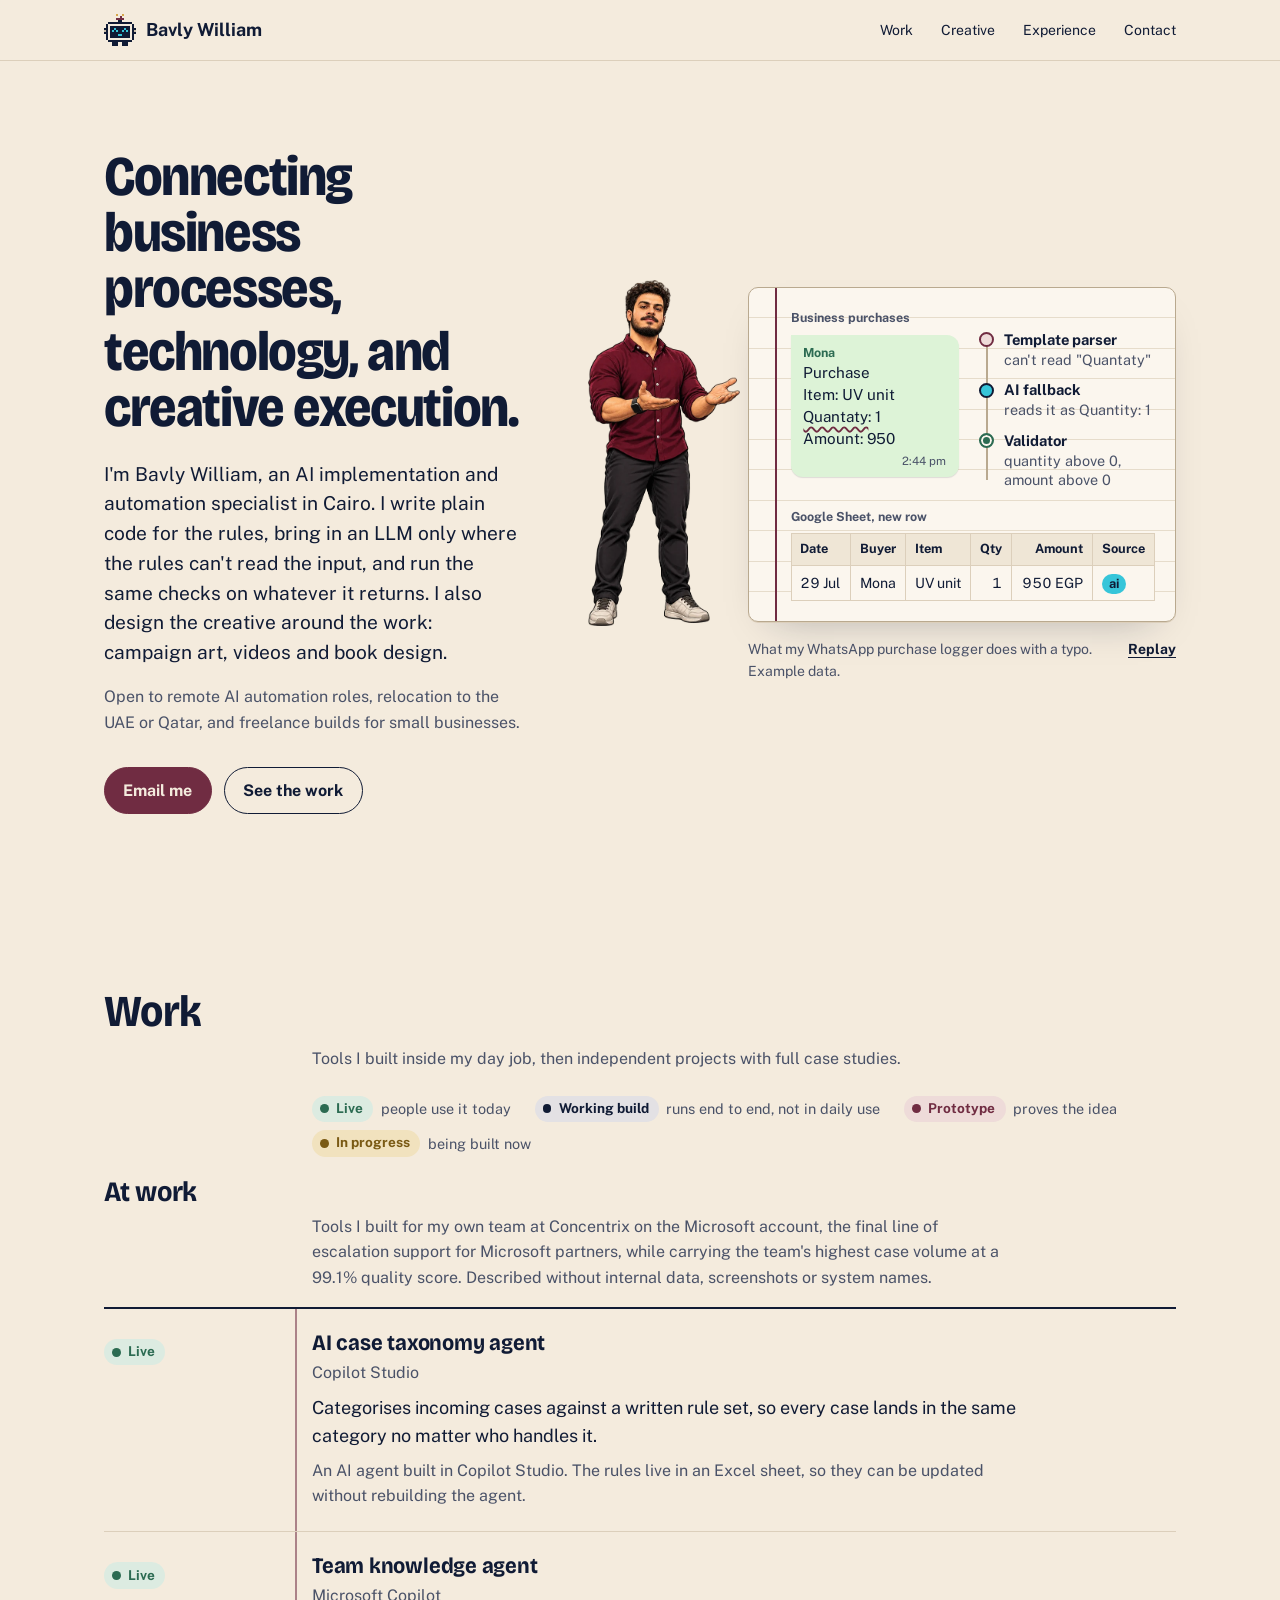
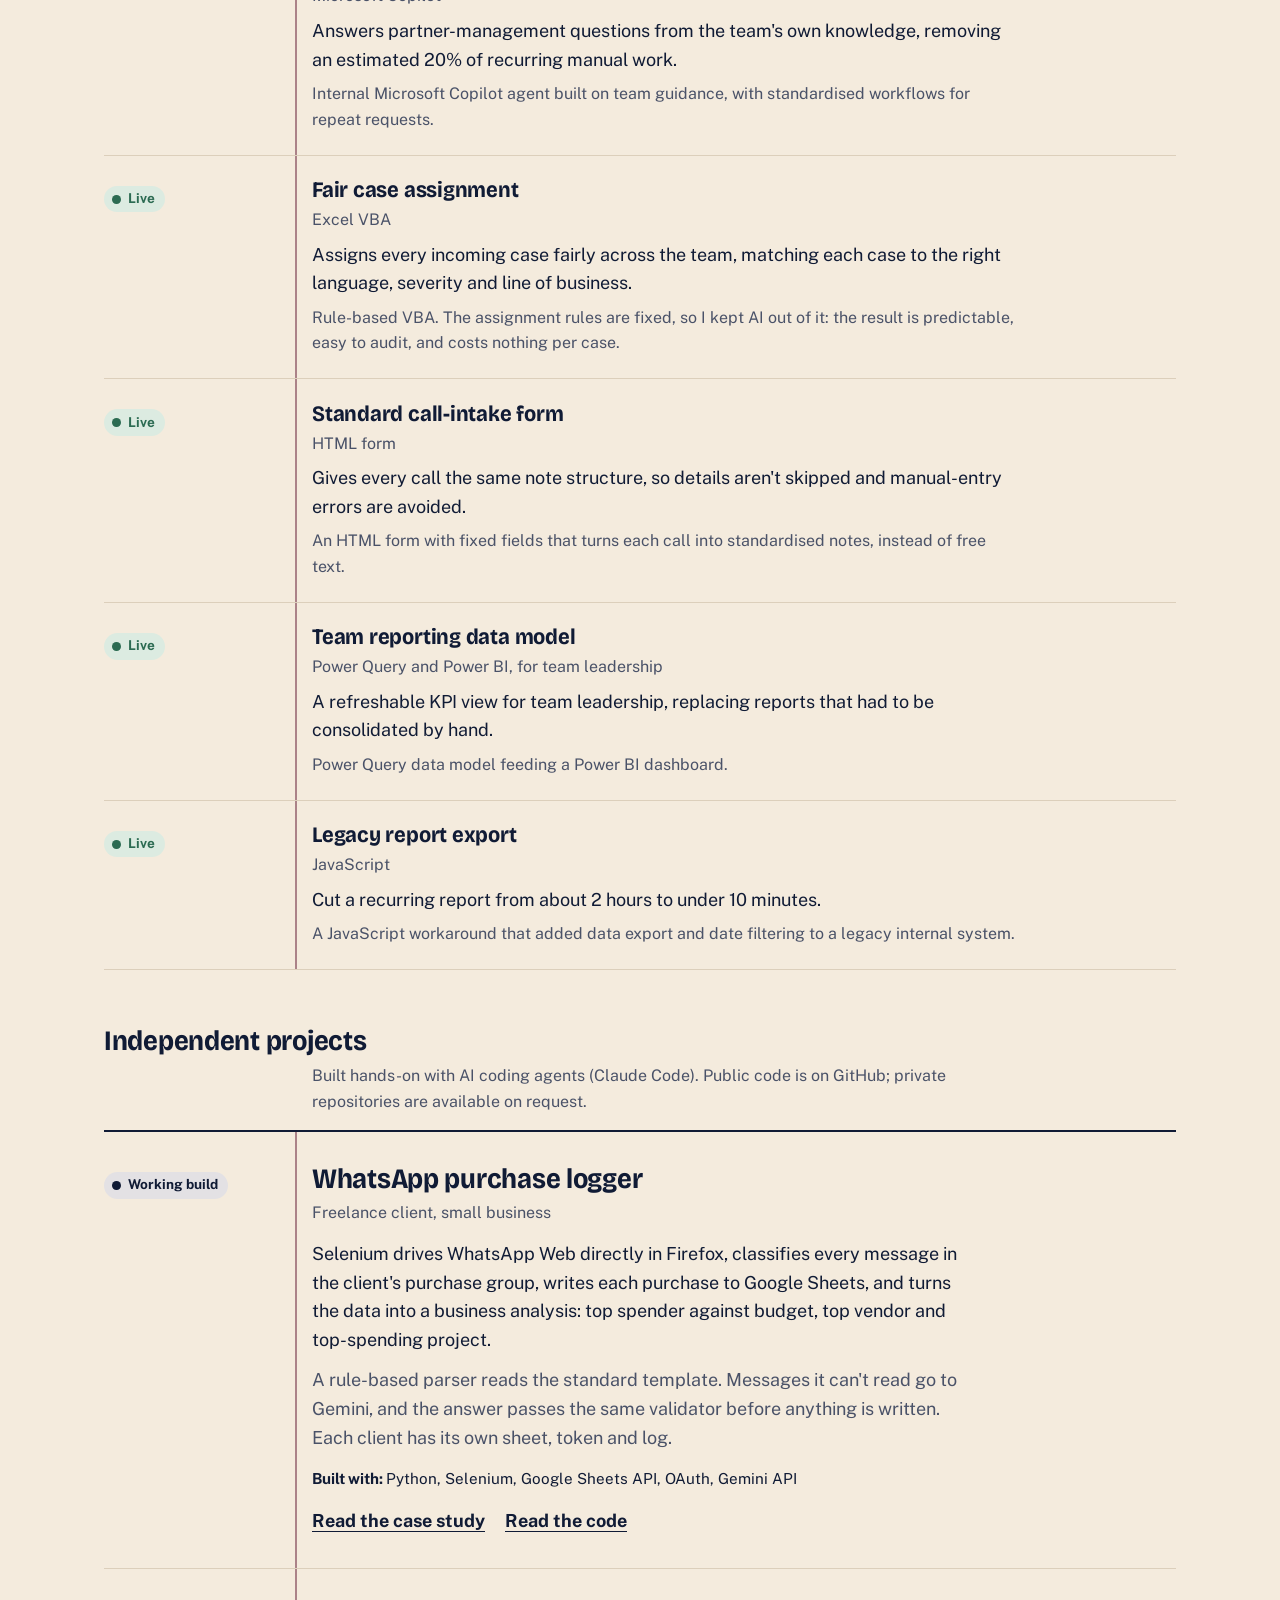
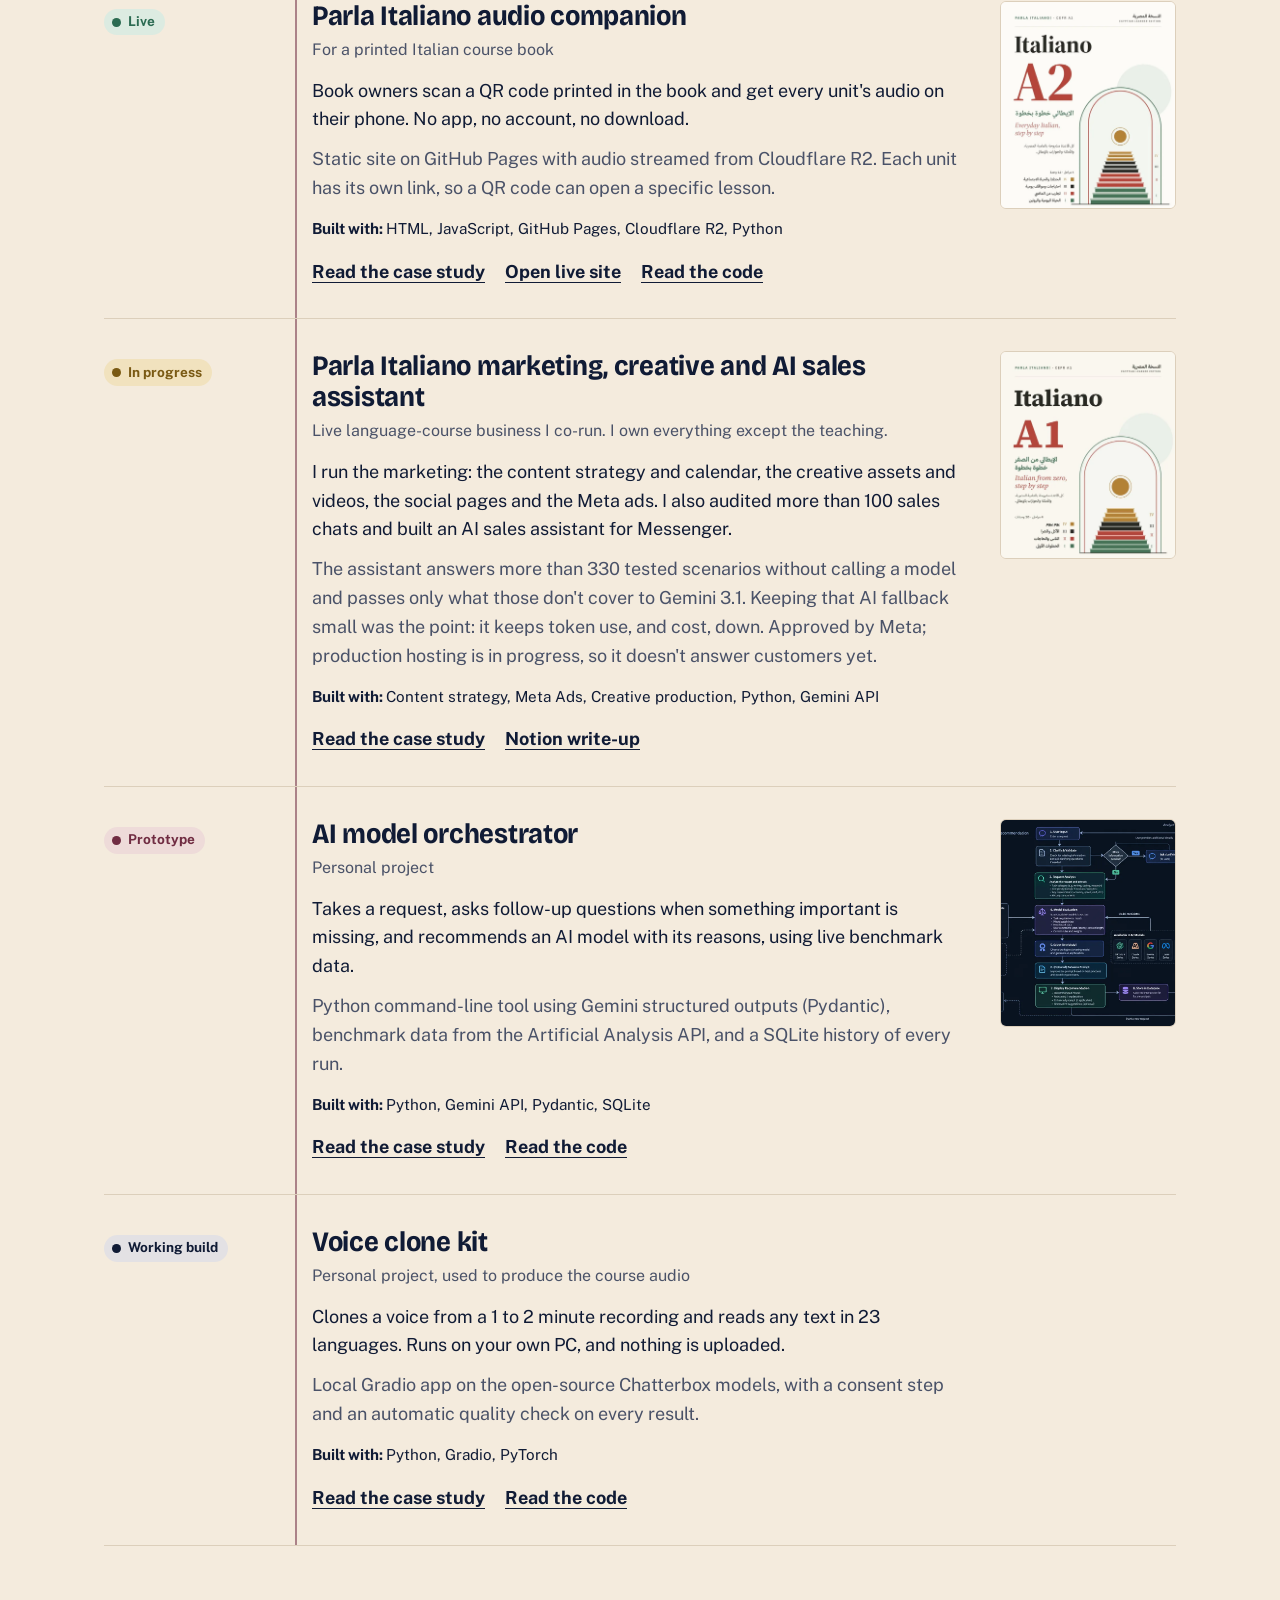
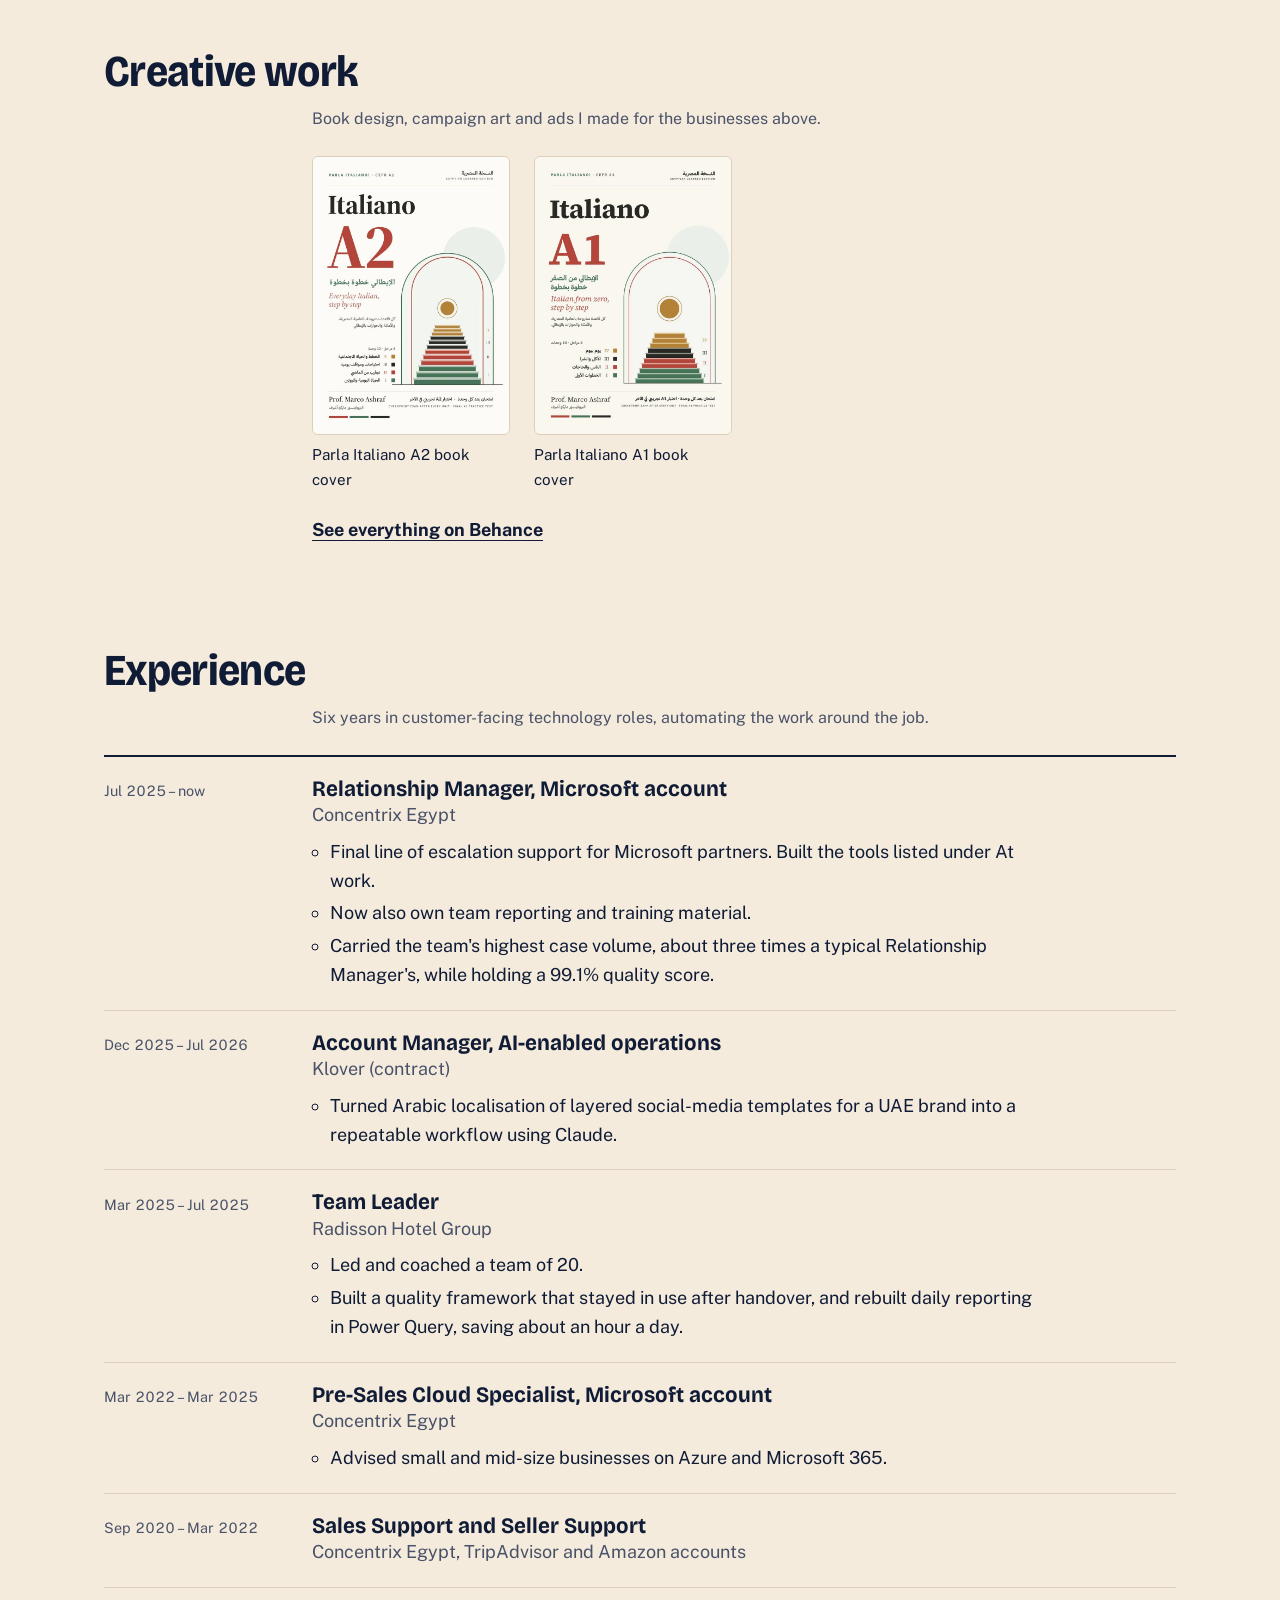
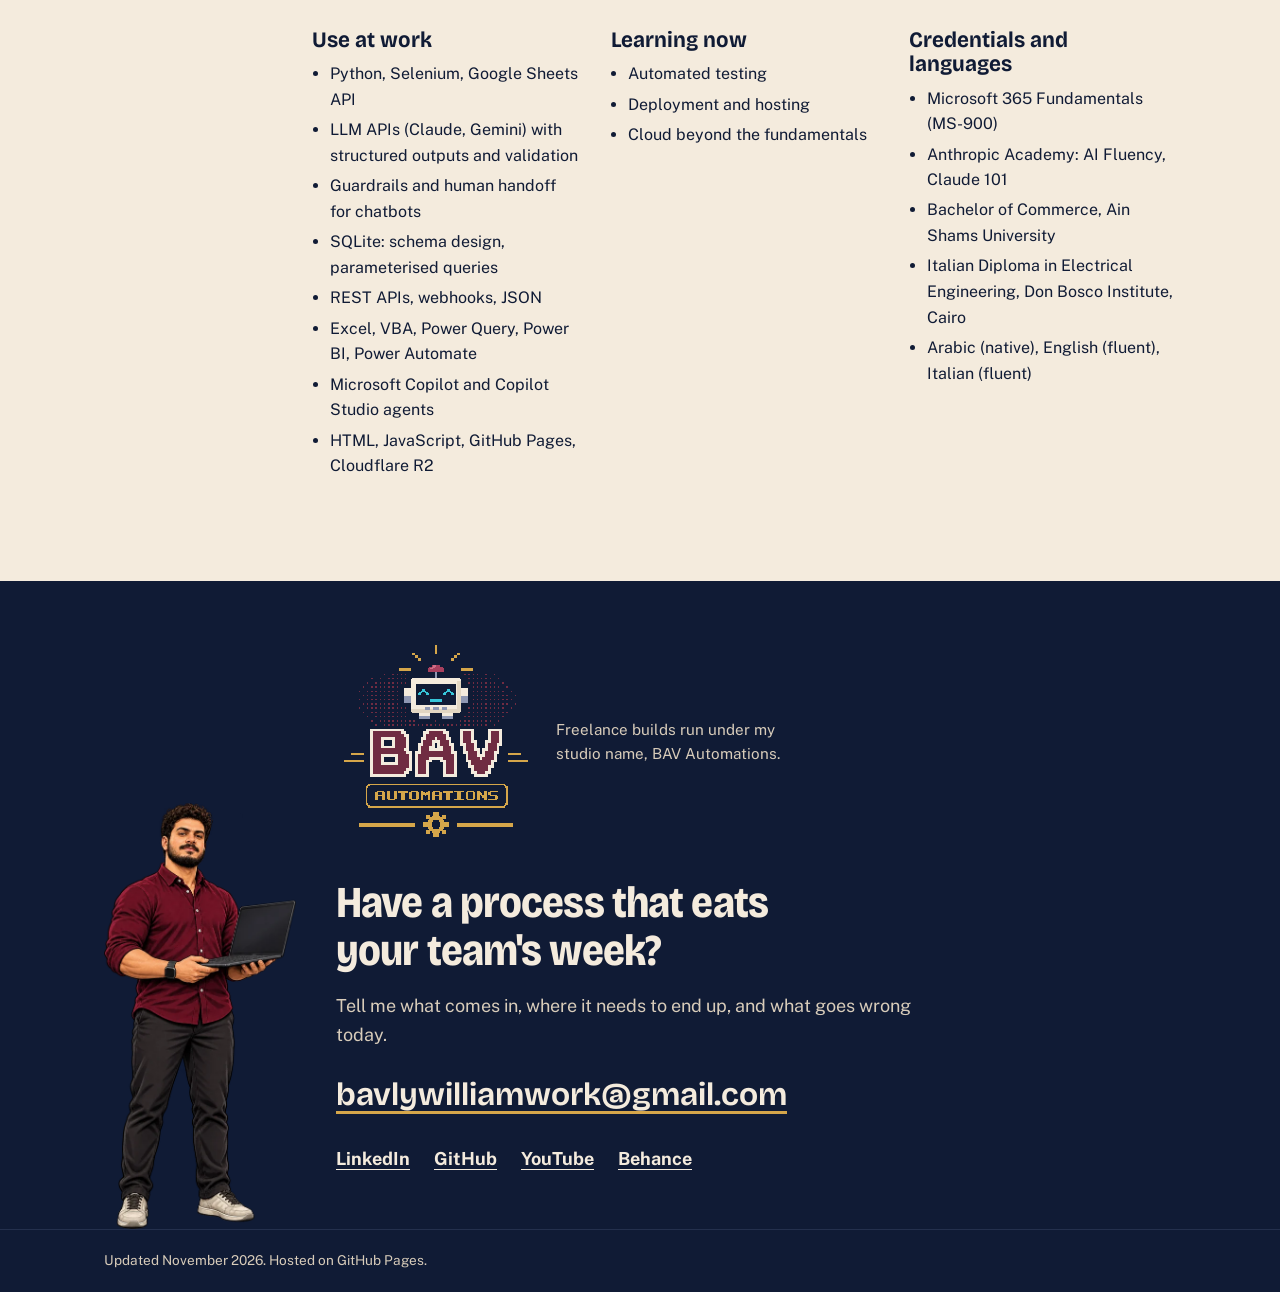
==== commit e0e8db3b: "Update portfolio videos and creative sections Co-authored-by: Copilot <223556219+Copilot@users.norep" ====
--- a/index.html
+++ b/index.html
@@ -4,12 +4,12 @@
   <meta charset="utf-8">
   <meta name="viewport" content="width=device-width, initial-scale=1">
   <title>Bavly William | AI implementation and automation</title>
-  <meta name="description" content="Bavly William builds automations that turn messy business input into clean, checked data: Python, APIs, and LLMs used only where rules can't cope. Cairo, open to remote and UAE roles.">
+  <meta name="description" content="Bavly William connects business processes, technology and creative execution: automations in Python, APIs and LLMs used only where rules can't cope, plus the campaigns, videos and book design around them. Cairo, open to remote and UAE roles.">
   <meta name="theme-color" content="#101B35">
 
   <meta property="og:type" content="website">
   <meta property="og:title" content="Bavly William | AI implementation and automation">
-  <meta property="og:description" content="Messy business input in. Clean, checked data out. Projects, code and case studies.">
+  <meta property="og:description" content="Connecting business processes, technology, and creative execution. Projects, code, case studies and creative work.">
   <meta property="og:url" content="https://bavlywilliam.github.io/Bavly-William-Portfolio/">
   <meta property="og:image" content="https://bavlywilliam.github.io/Bavly-William-Portfolio/assets/img/og.png">
   <meta property="og:image:width" content="1200">
@@ -32,7 +32,8 @@
     "sameAs": [
       "https://github.com/BavlyWilliam",
       "https://www.linkedin.com/in/bavly-william-b5a27822a",
-      "https://www.behance.net/bavlywilliam"
+      "https://www.behance.net/bavlywilliam",
+      "https://www.youtube.com/@BavlyWilliam"
     ]
   }
   </script>
@@ -59,8 +60,8 @@
   <main id="main">
     <section class="hero wrap" id="top">
       <div class="hero__copy">
-        <h1 class="hero__title"><span>Messy business input in.</span> <span>Clean, checked data out.</span></h1>
-        <p class="hero__lede">I'm Bavly William, an AI implementation and automation specialist in Cairo. I write plain code for the rules, bring in an LLM only where the rules can't read the input, and run the same checks on whatever it returns.</p>
+        <h1 class="hero__title"><span>Connecting business processes,</span> <span>technology, and creative execution.</span></h1>
+        <p class="hero__lede">I'm Bavly William, an AI implementation and automation specialist in Cairo. I write plain code for the rules, bring in an LLM only where the rules can't read the input, and run the same checks on whatever it returns. I also design the creative around the work: campaign art, videos and book design.</p>
         <p class="hero__availability" data-bind="availability">Open to remote AI automation roles, relocation to the UAE or Qatar, and freelance builds for small businesses.</p>
         <div class="hero__actions">
           <a class="button button--primary" data-bind-mailto href="mailto:bavlywilliamwork@gmail.com">Email me</a>
@@ -123,8 +124,10 @@
     <section class="section wrap" id="videos" aria-labelledby="videos-title" hidden>
       <div class="section__head">
         <h2 class="section__title" id="videos-title">Videos</h2>
+        <p class="section__note">The builds running, explained. Each video links back to its case study.</p>
       </div>
       <div class="videos" data-list="videos"></div>
+      <p class="section__more"><a data-bind-href="youtube" href="https://www.youtube.com/@BavlyWilliam">See every video on YouTube</a></p>
     </section>
 
     <section class="section wrap" id="creative" aria-labelledby="creative-title">
--- a/assets/css/site.css
+++ b/assets/css/site.css
@@ -126,12 +126,12 @@
   padding-block: clamp(3rem, 7vw, 5.5rem) clamp(3rem, 6vw, 4.5rem);
 }
 .hero__title {
-  font-size: var(--step-4);
+  font-size: clamp(2.3rem, 1.5rem + 2.6vw, 3.5rem);
   font-weight: 760;
   font-stretch: 88%;
   letter-spacing: -0.025em;
-  line-height: 0.98;
-  max-width: 12ch;
+  line-height: 1;
+  max-width: 17ch;
 }
 .hero__title span { display: block; }
 .hero__title span + span { margin-top: 0.12em; }
@@ -287,18 +287,23 @@
 .project--compact .project__how { margin-top: 0.4rem; font-size: 1rem; }
 .project--compact .project__thumb { display: none; }
 
-/* Videos */
-.videos { display: grid; grid-template-columns: repeat(auto-fill, minmax(19rem, 1fr)); gap: 1.75rem; padding-left: calc(var(--margin-col) + 2rem); }
+/* Videos: a 16:9 video gets its own row, Shorts (9:16) sit side by side below it */
+.videos { display: grid; grid-template-columns: repeat(auto-fill, minmax(11rem, 1fr)); gap: 1.75rem; align-items: start; padding-left: calc(var(--margin-col) + 2rem); }
+.video { grid-column: 1 / -1; max-width: 46rem; }
+.video--vertical { grid-column: auto; max-width: none; }
 .video__frame { position: relative; aspect-ratio: 16 / 9; background: var(--ink); border-radius: 8px; overflow: hidden; }
+.video__frame--vertical { aspect-ratio: 9 / 16; }
 .video__frame iframe, .video__frame video { position: absolute; inset: 0; width: 100%; height: 100%; border: 0; }
 .video__play { position: absolute; inset: 0; width: 100%; height: 100%; padding: 0; border: 0; cursor: pointer; background: var(--ink); }
 .video__play img { width: 100%; height: 100%; object-fit: cover; opacity: 0.85; }
 .video__play span {
-  position: absolute; left: 50%; top: 50%; transform: translate(-50%, -50%);
+  position: absolute; left: 50%; top: 50%; transform: translate(-50%, -50%); white-space: nowrap;
   background: var(--burgundy); color: var(--cream); font: 700 1rem var(--body); padding: 0.6rem 1.1rem; border-radius: 999px;
 }
 .video__play:hover span { background: var(--paper); color: var(--ink); }
-.video__title { margin-top: 0.6rem; font-weight: 700; }
+.video__title { margin-top: 0.6rem; font-weight: 700; line-height: 1.35; }
+.video__more { margin-top: 0.25rem; font-size: 0.95rem; }
+.case__section > .case__video.case__video--vertical { max-width: 20rem; }
 
 /* Creative */
 .creative { display: grid; grid-template-columns: repeat(auto-fill, minmax(12rem, 1fr)); gap: 1.5rem; padding-left: calc(var(--margin-col) + 2rem); }
@@ -398,7 +403,7 @@
 /* ---------- Responsive ---------- */
 @media (max-width: 64rem) {
   .hero { grid-template-columns: 1fr; }
-  .hero__title { max-width: 14ch; }
+  .hero__title { max-width: 18ch; }
   .stage { max-width: 44rem; }
 }
 @media (max-width: 48rem) {
@@ -414,6 +419,7 @@
   .section__head { grid-template-columns: 1fr; gap: 0.5rem; }
   .section__head .section__note { grid-column: 1; }
   .legend, .section__more, .videos, .creative, .facts { margin-left: 0; padding-left: 0; }
+  .videos { grid-template-columns: repeat(2, minmax(0, 1fr)); gap: 1.25rem; }
   .project { grid-template-columns: 1fr; gap: 0.75rem; padding-left: 1rem; }
   .project::before { left: 0; }
   .project__thumb { width: 100%; max-width: 14rem; order: 2; }
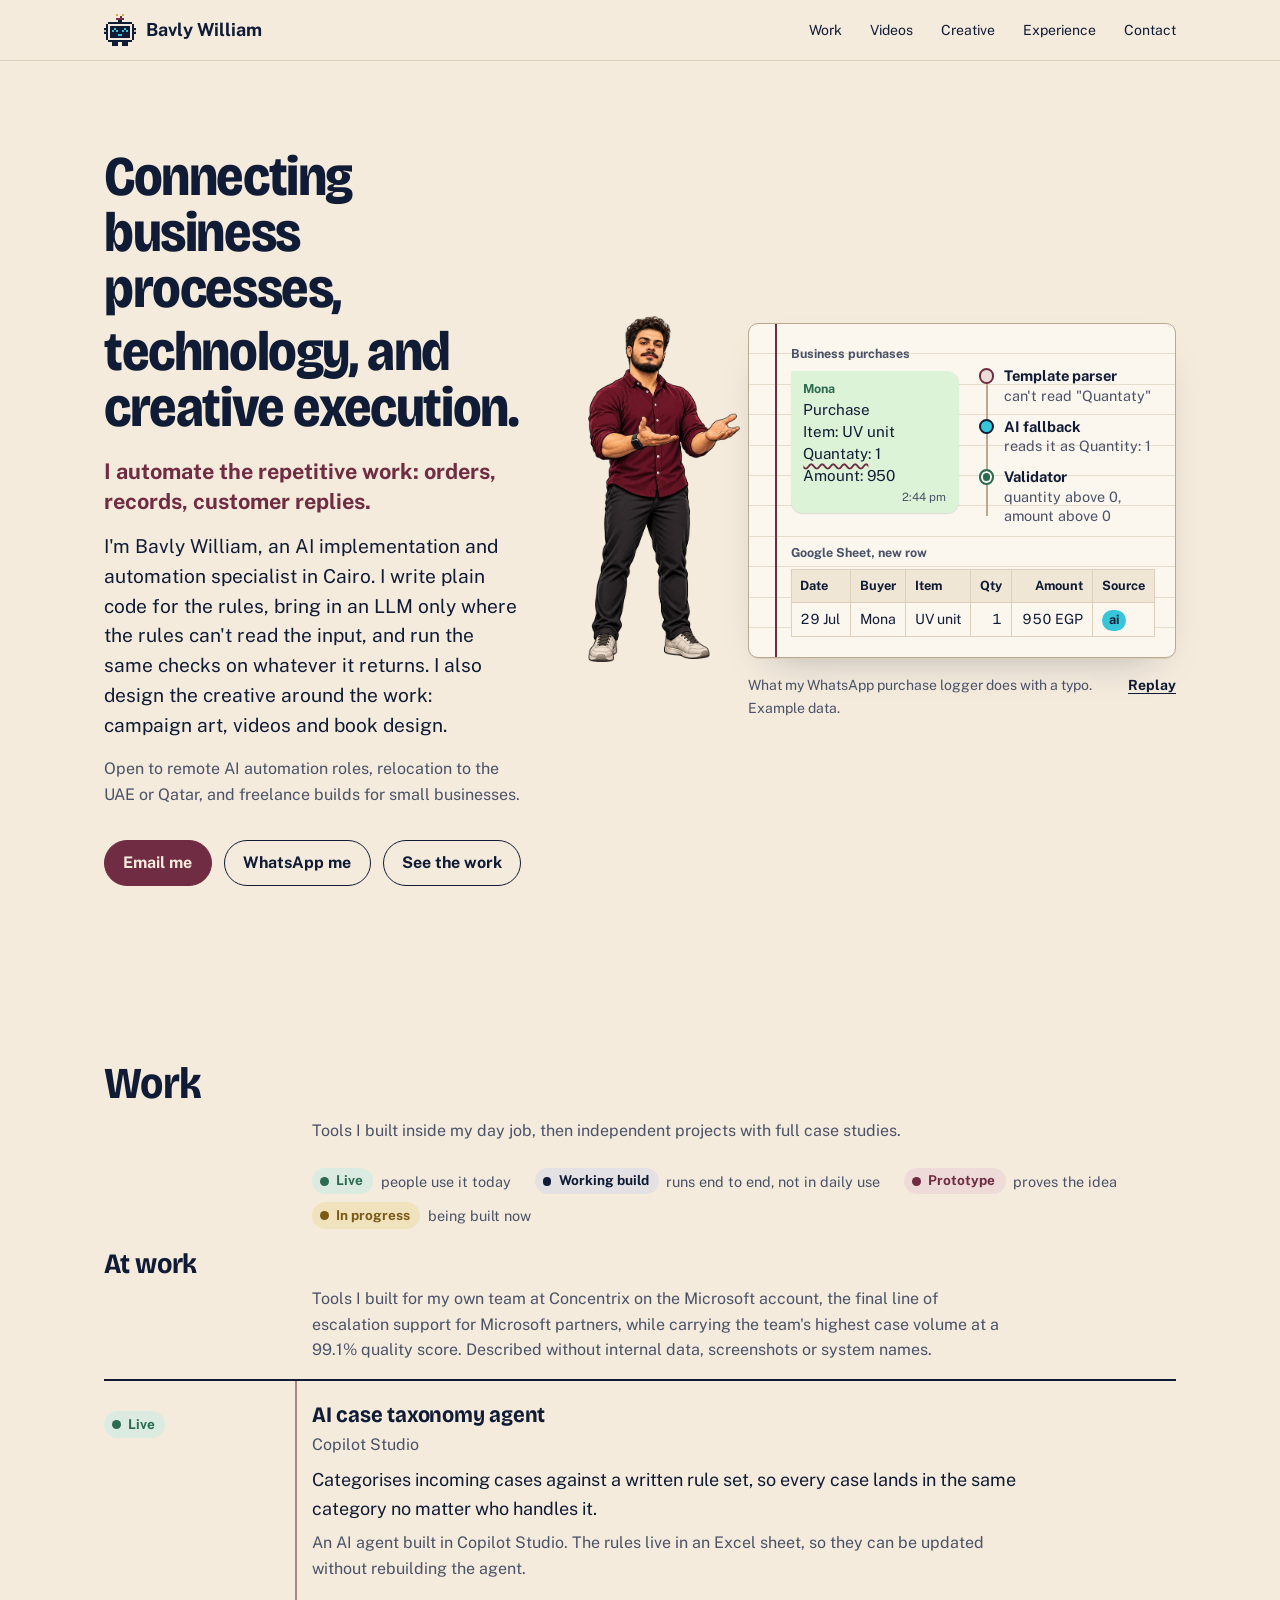
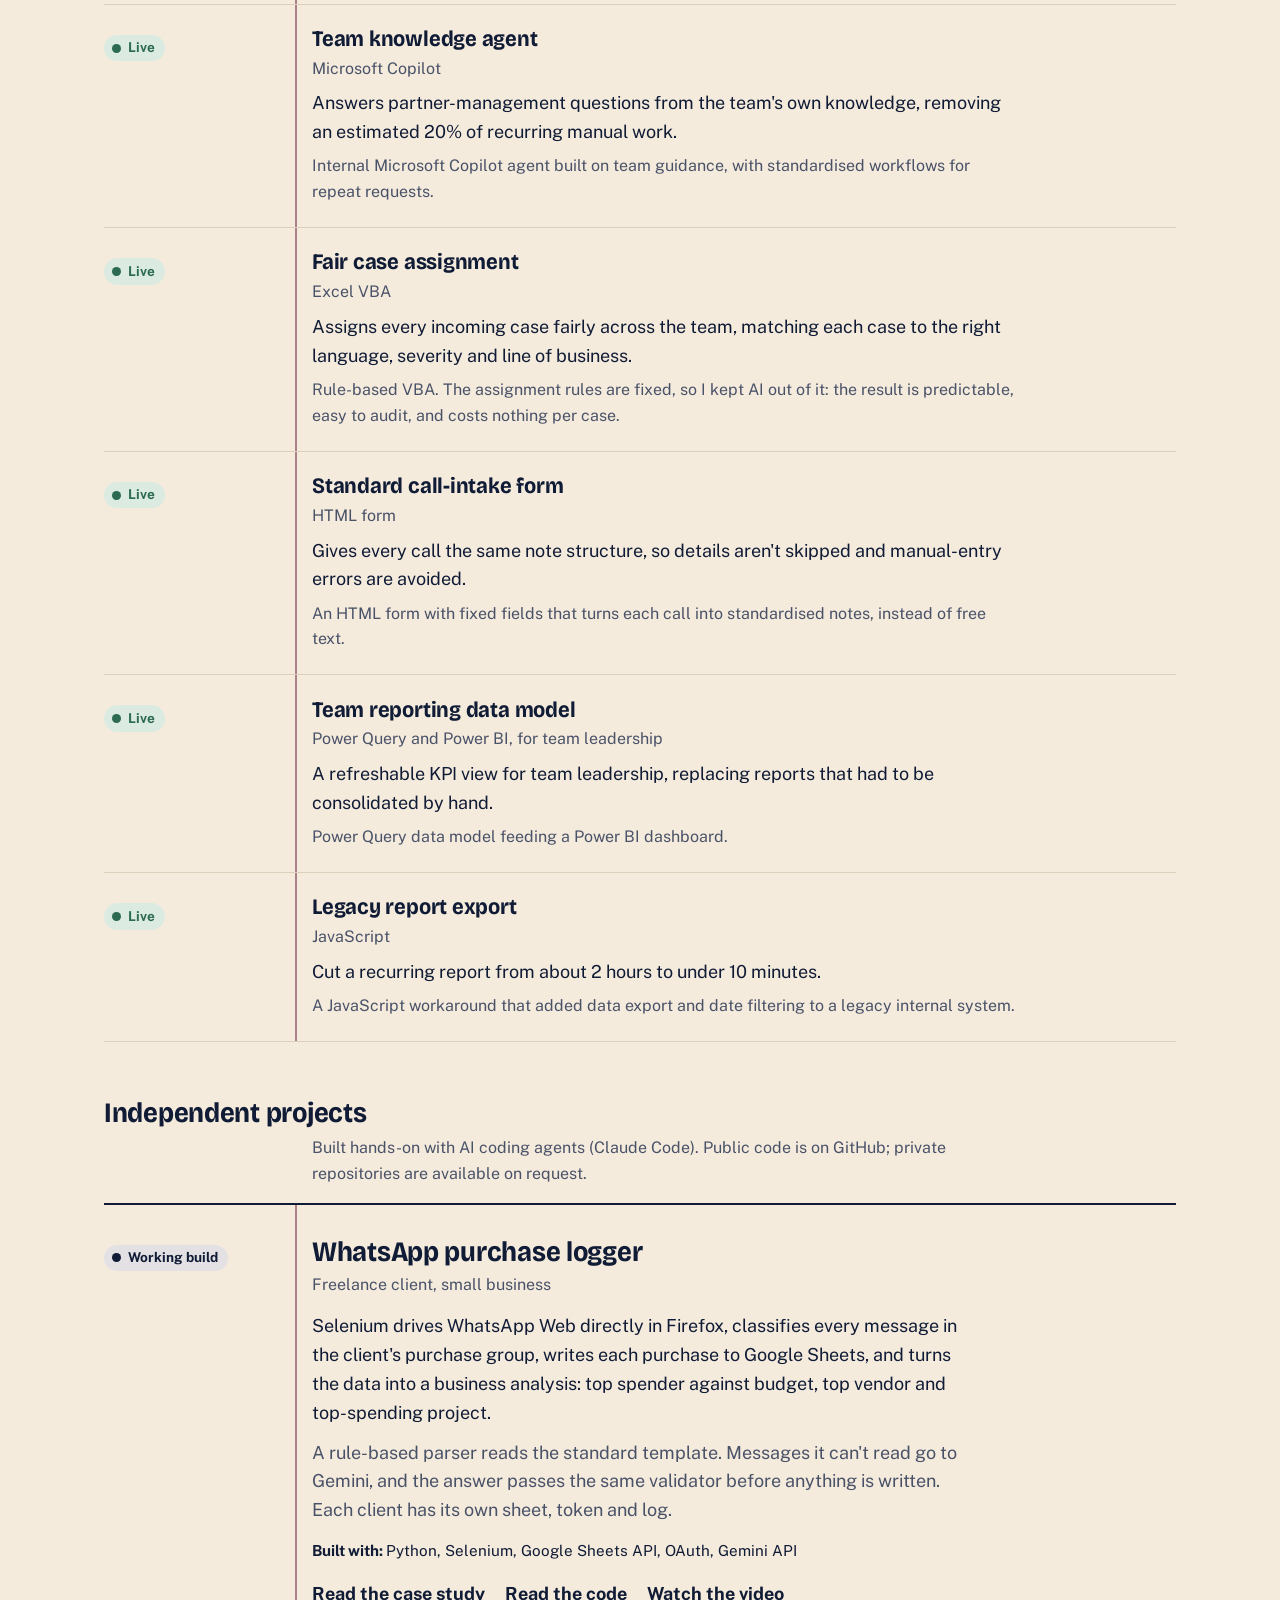
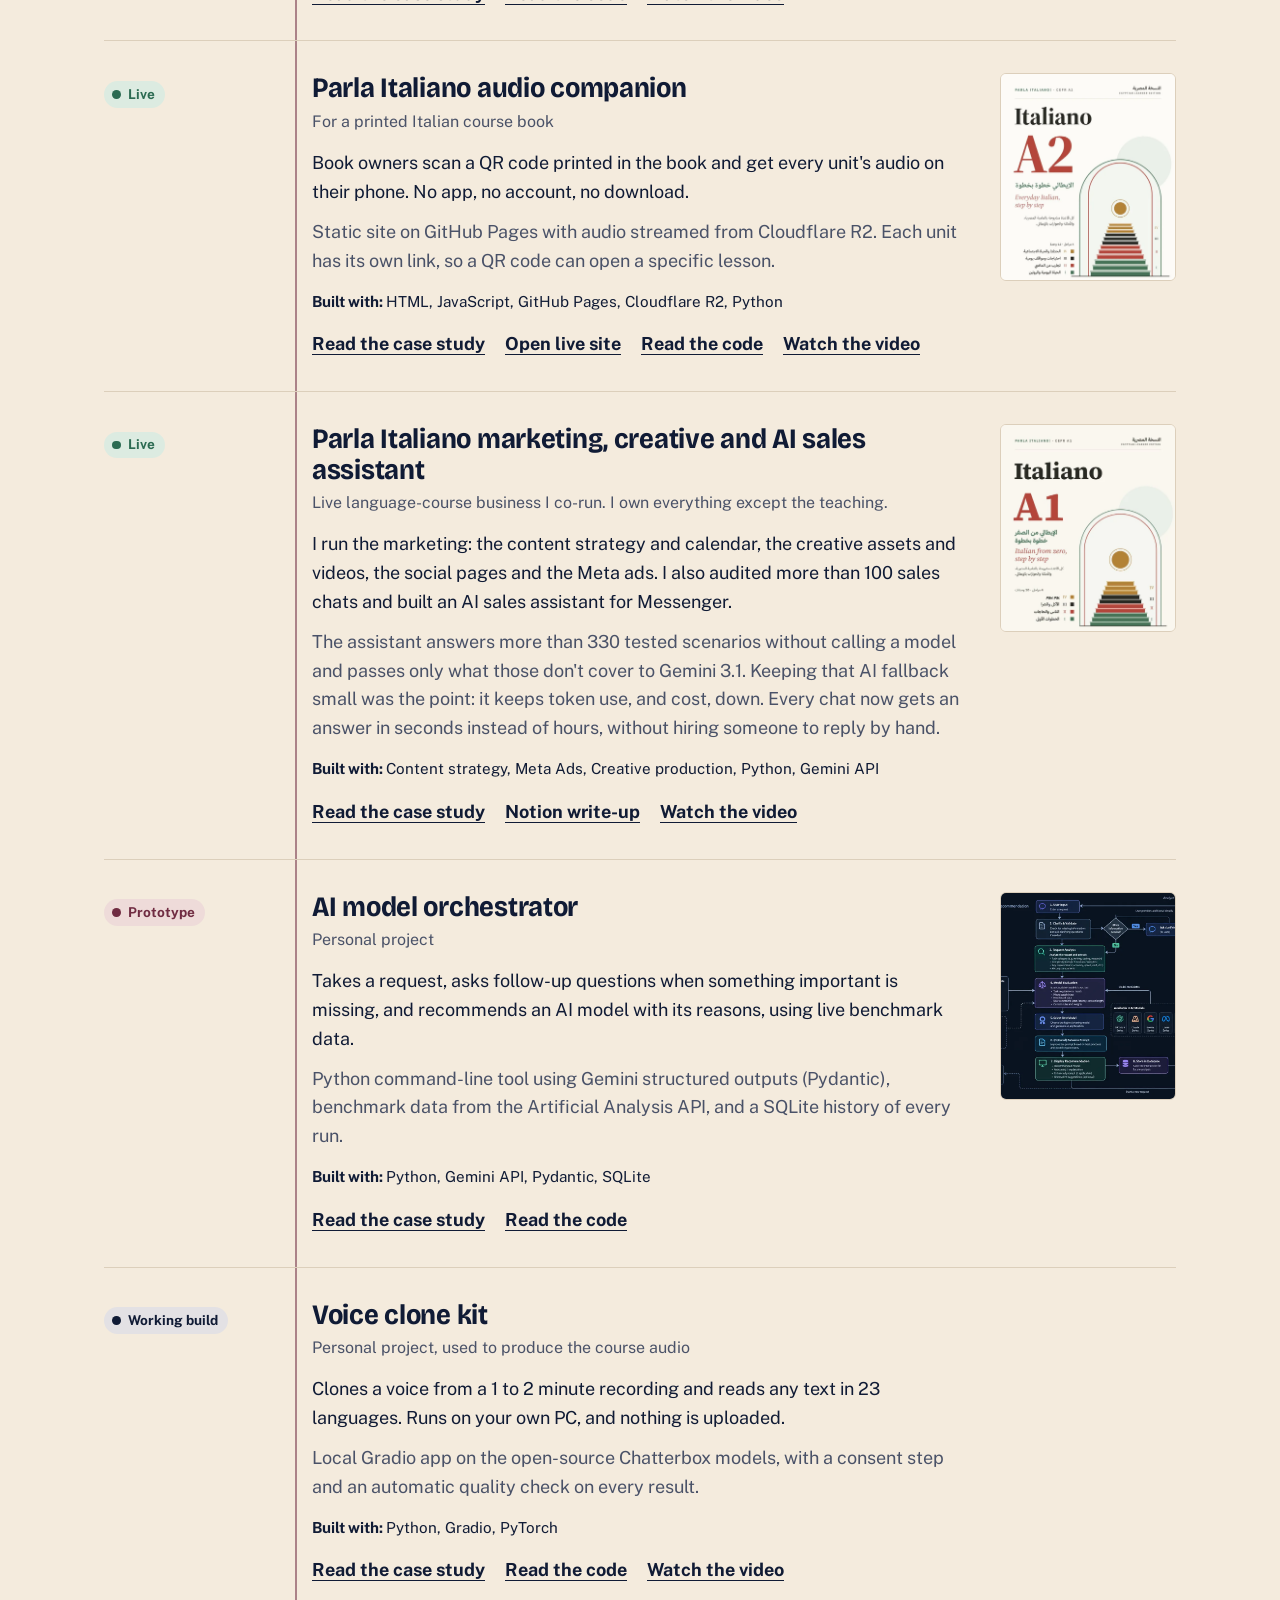
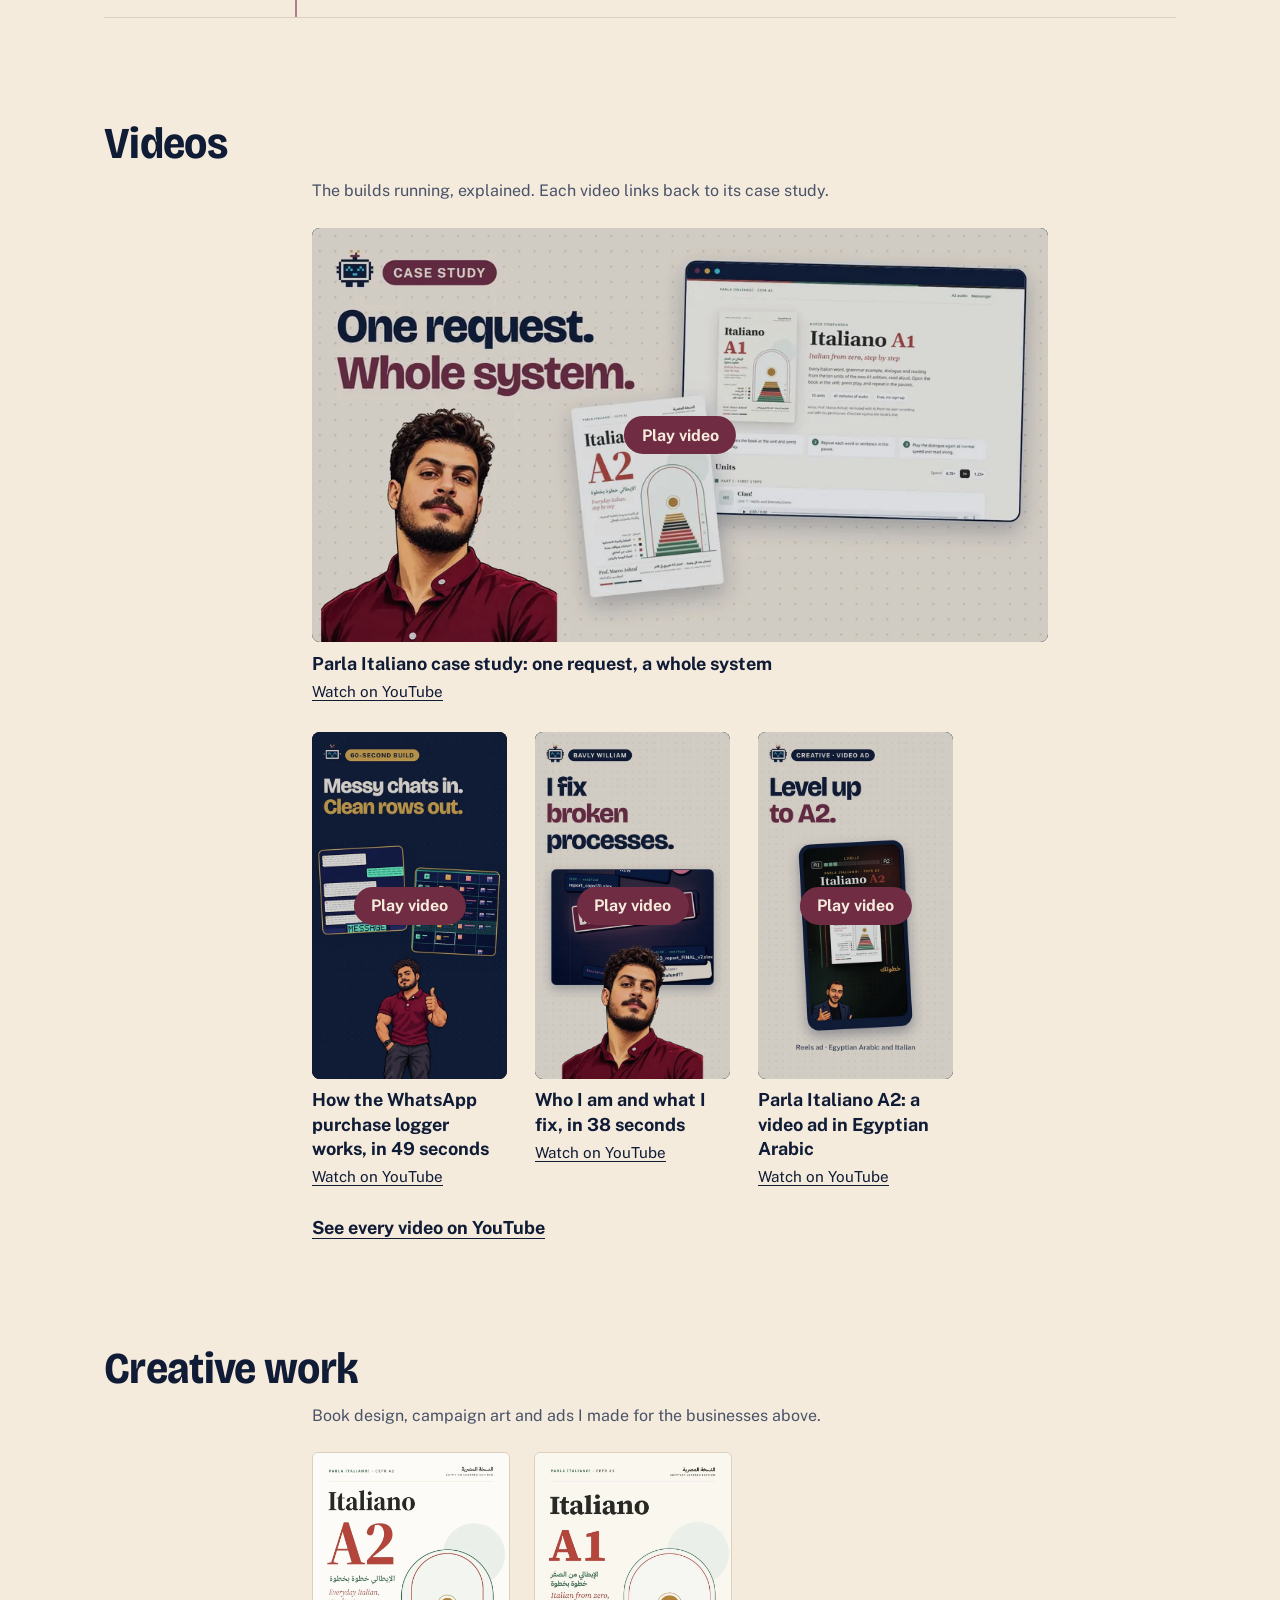
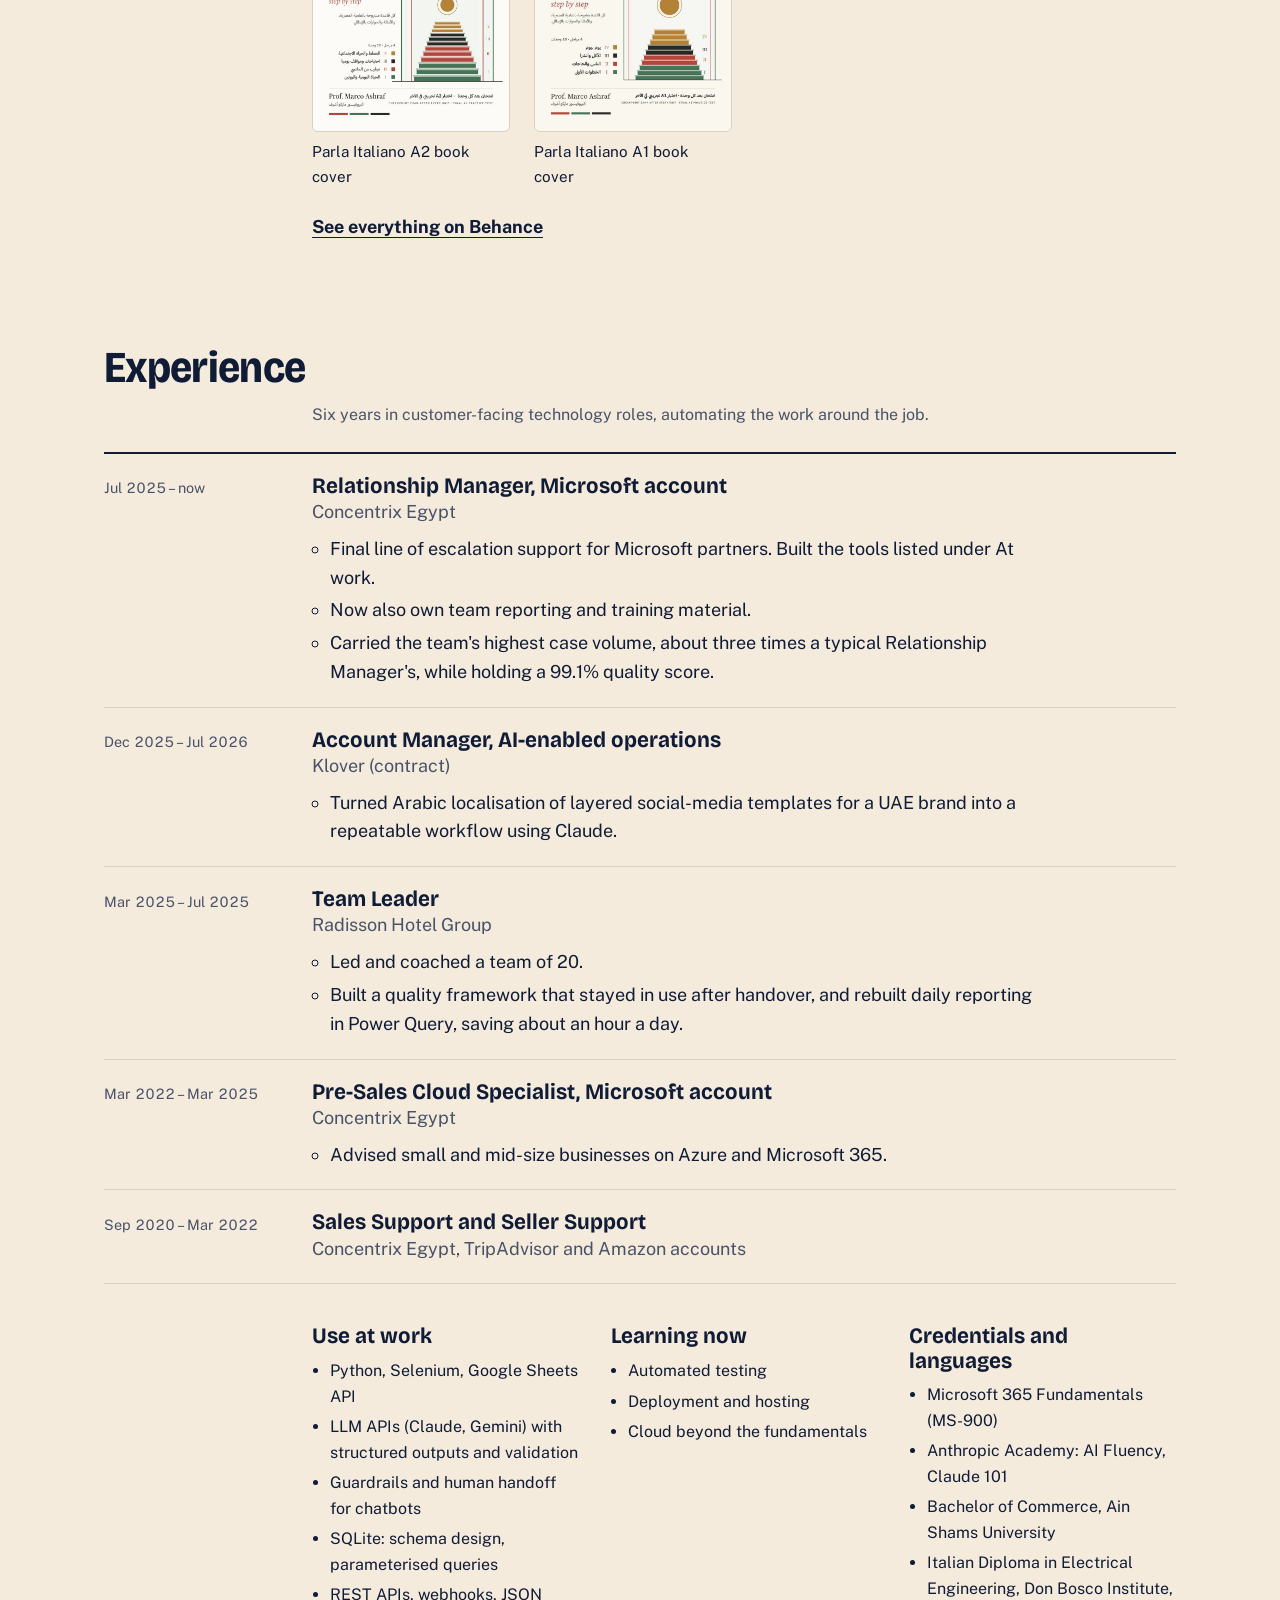
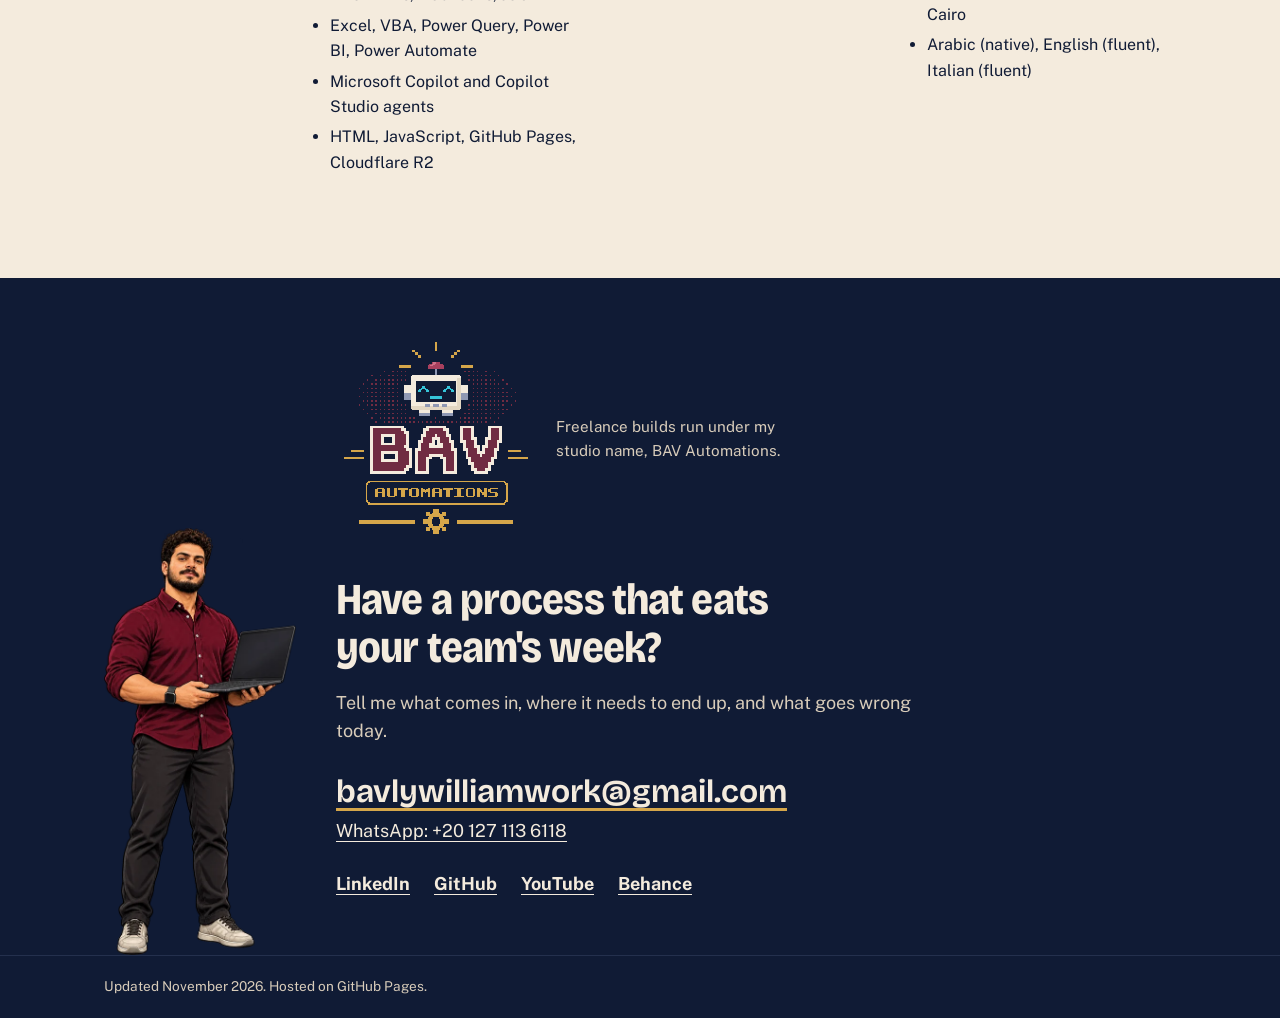
==== commit 8037dacc: "Added Whatsapp info" ====
--- a/index.html
+++ b/index.html
@@ -33,7 +33,7 @@
       "https://github.com/BavlyWilliam",
       "https://www.linkedin.com/in/bavly-william-b5a27822a",
       "https://www.behance.net/bavlywilliam",
-      "https://www.youtube.com/@BavlyWilliam"
+      "https://www.youtube.com/@BavlyWilliamAI"
     ]
   }
   </script>
@@ -61,10 +61,12 @@
     <section class="hero wrap" id="top">
       <div class="hero__copy">
         <h1 class="hero__title"><span>Connecting business processes,</span> <span>technology, and creative execution.</span></h1>
+        <p class="hero__promise">I automate the repetitive work: orders, records, customer replies.</p>
         <p class="hero__lede">I'm Bavly William, an AI implementation and automation specialist in Cairo. I write plain code for the rules, bring in an LLM only where the rules can't read the input, and run the same checks on whatever it returns. I also design the creative around the work: campaign art, videos and book design.</p>
         <p class="hero__availability" data-bind="availability">Open to remote AI automation roles, relocation to the UAE or Qatar, and freelance builds for small businesses.</p>
         <div class="hero__actions">
           <a class="button button--primary" data-bind-mailto href="mailto:bavlywilliamwork@gmail.com">Email me</a>
+          <a class="button" data-bind-whatsapp href="https://wa.me/201271136118">WhatsApp me</a>
           <a class="button" href="#work">See the work</a>
           <a class="button" data-bind-cv href="#" hidden>Download CV</a>
         </div>
@@ -127,7 +129,7 @@
         <p class="section__note">The builds running, explained. Each video links back to its case study.</p>
       </div>
       <div class="videos" data-list="videos"></div>
-      <p class="section__more"><a data-bind-href="youtube" href="https://www.youtube.com/@BavlyWilliam">See every video on YouTube</a></p>
+      <p class="section__more"><a data-bind-href="youtube" href="https://www.youtube.com/@BavlyWilliamAI">See every video on YouTube</a></p>
     </section>
 
     <section class="section wrap" id="creative" aria-labelledby="creative-title">
@@ -169,6 +171,7 @@
           <h2 class="contact__title" id="contact-title">Have a process that eats your team's week?</h2>
           <p class="contact__text">Tell me what comes in, where it needs to end up, and what goes wrong today.</p>
           <p><a class="contact__email" data-bind-mailto data-bind="email" href="mailto:bavlywilliamwork@gmail.com">bavlywilliamwork@gmail.com</a></p>
+          <p class="contact__whatsapp" data-whatsapp-wrap><a data-bind-whatsapp href="https://wa.me/201271136118">WhatsApp: +20 127 113 6118</a></p>
           <ul class="contact__links" data-list="links"></ul>
         </div>
       </div>
--- a/assets/css/site.css
+++ b/assets/css/site.css
@@ -135,7 +135,8 @@
 }
 .hero__title span { display: block; }
 .hero__title span + span { margin-top: 0.12em; }
-.hero__lede { margin-top: 1.5rem; max-width: 34rem; font-size: 1.2rem; line-height: 1.55; }
+.hero__promise { margin-top: 1.25rem; max-width: 34rem; font-size: 1.35rem; font-weight: 700; line-height: 1.4; color: var(--burgundy, #7a1f2b); }
+.hero__lede { margin-top: 1rem; max-width: 34rem; font-size: 1.2rem; line-height: 1.55; }
 .hero__availability { margin-top: 1rem; max-width: 34rem; color: var(--ink-soft); font-size: 1rem; }
 .hero__actions { display: flex; flex-wrap: wrap; gap: 0.75rem; margin-top: 2rem; }
 
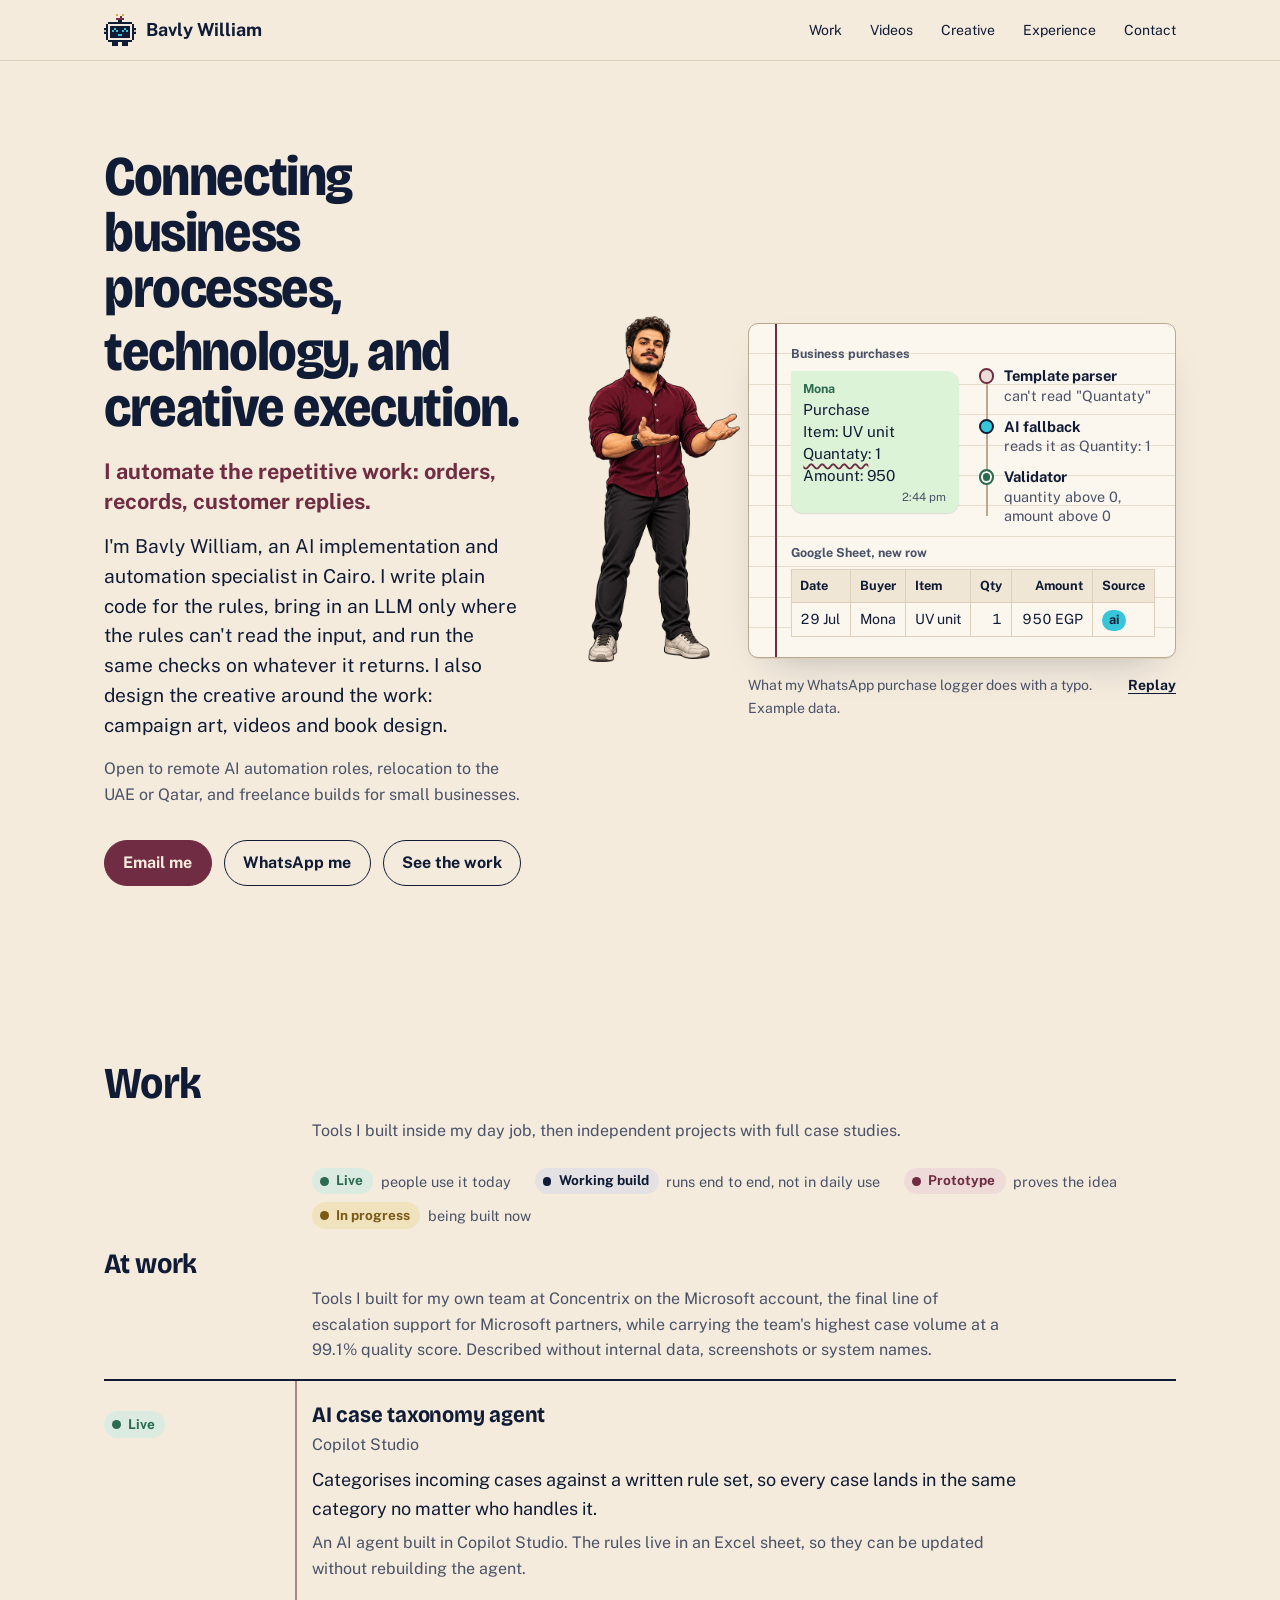
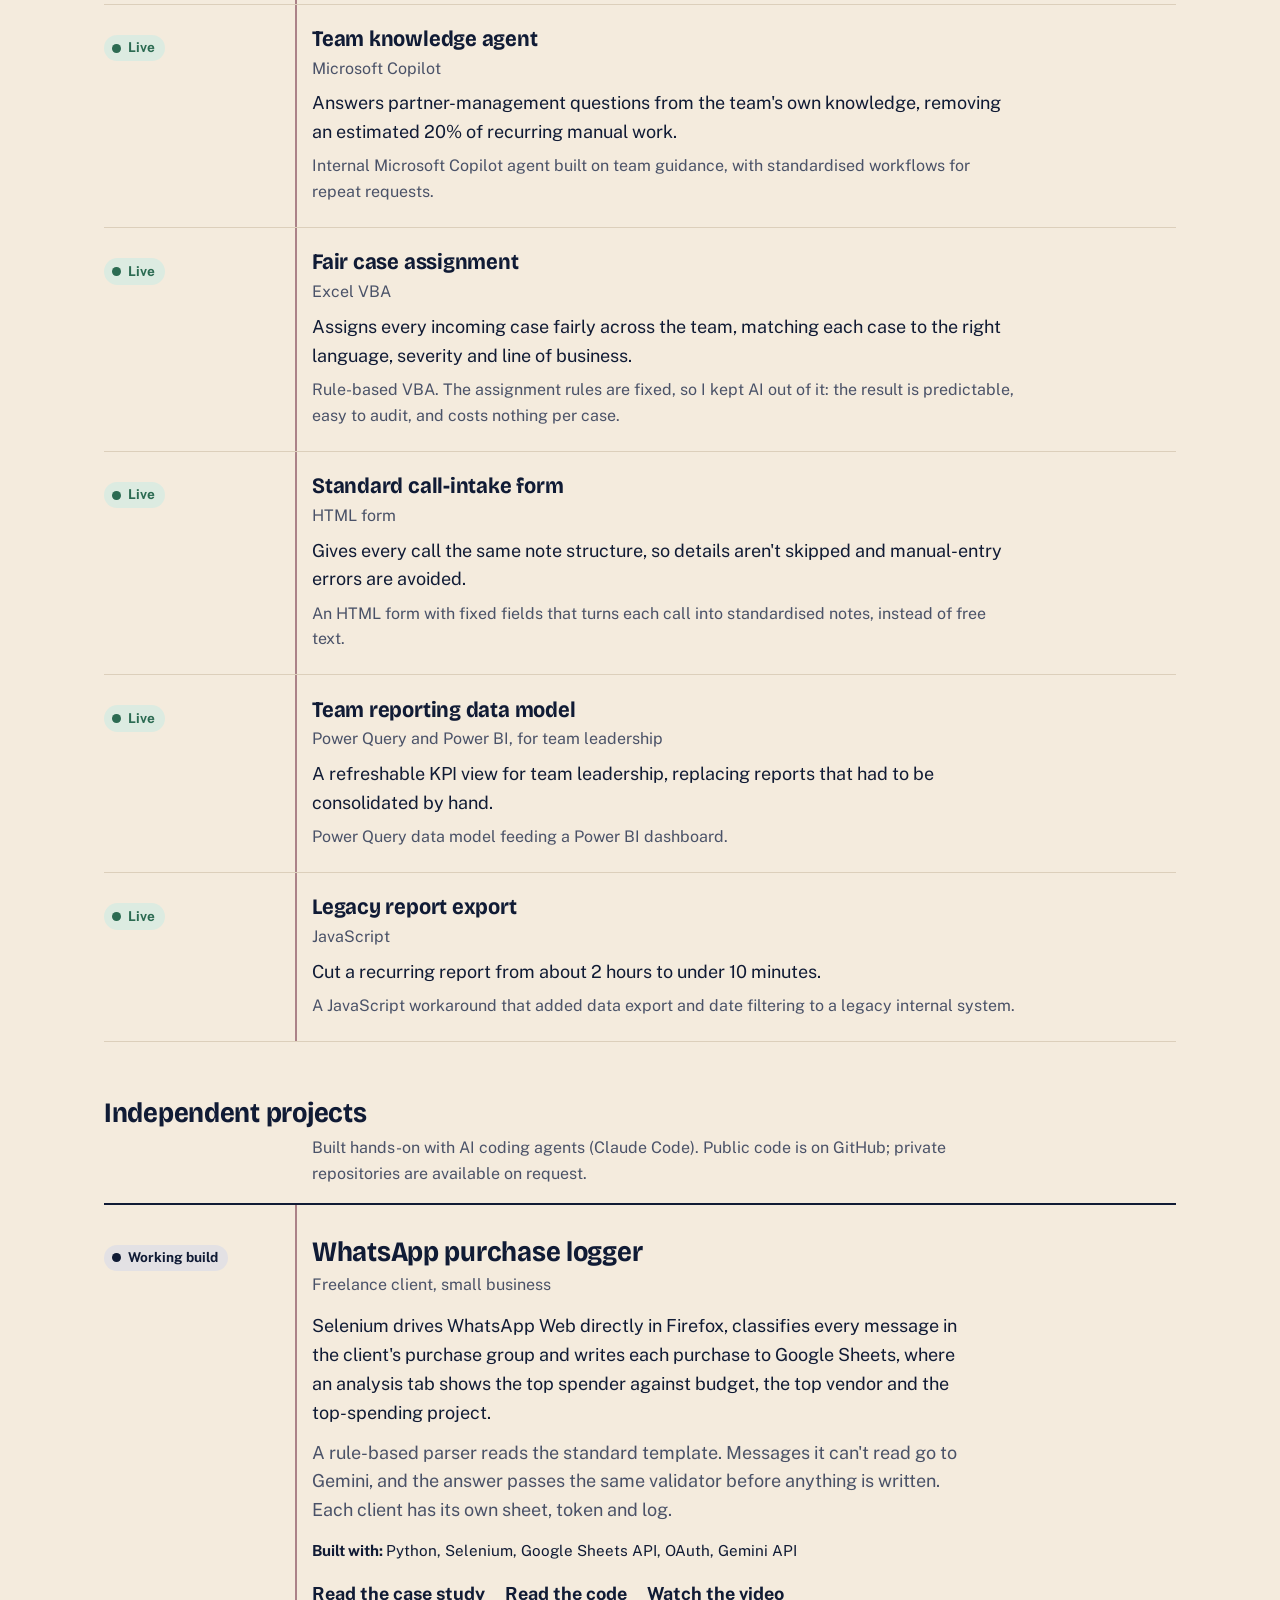
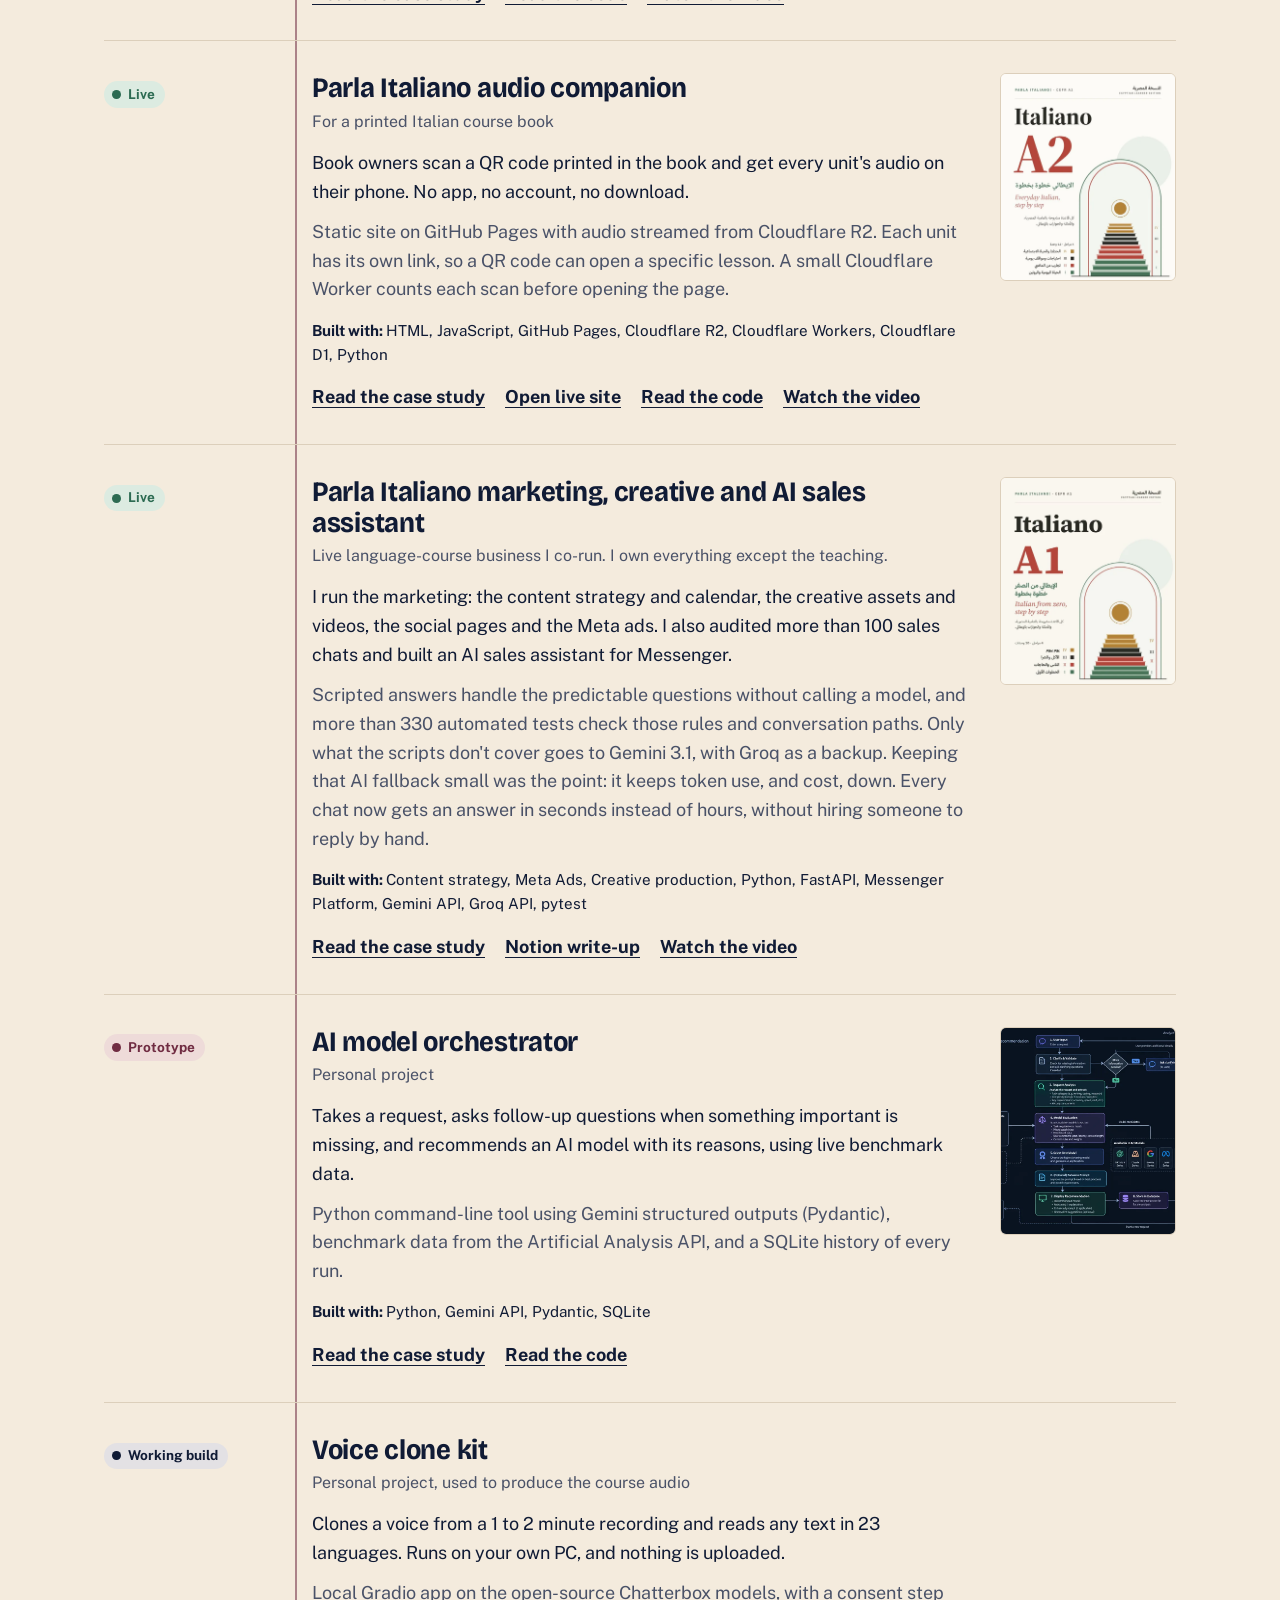
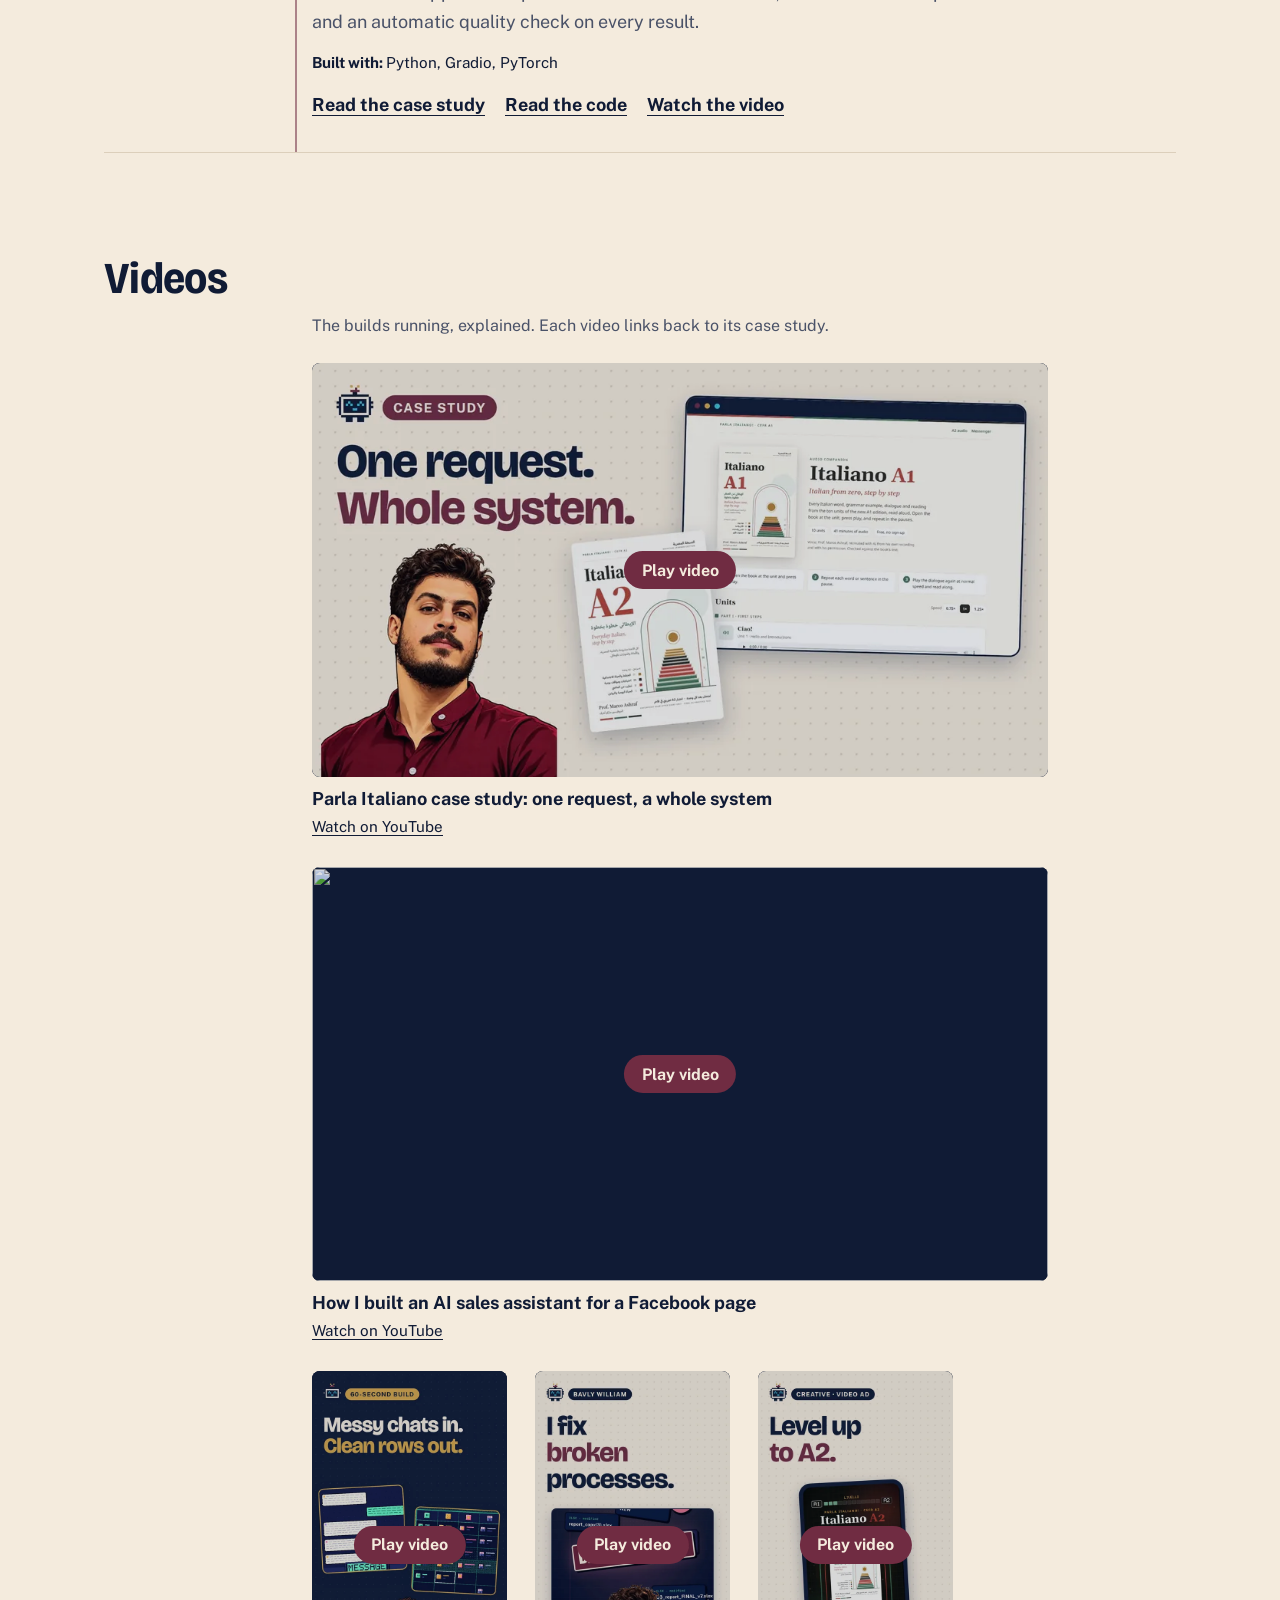
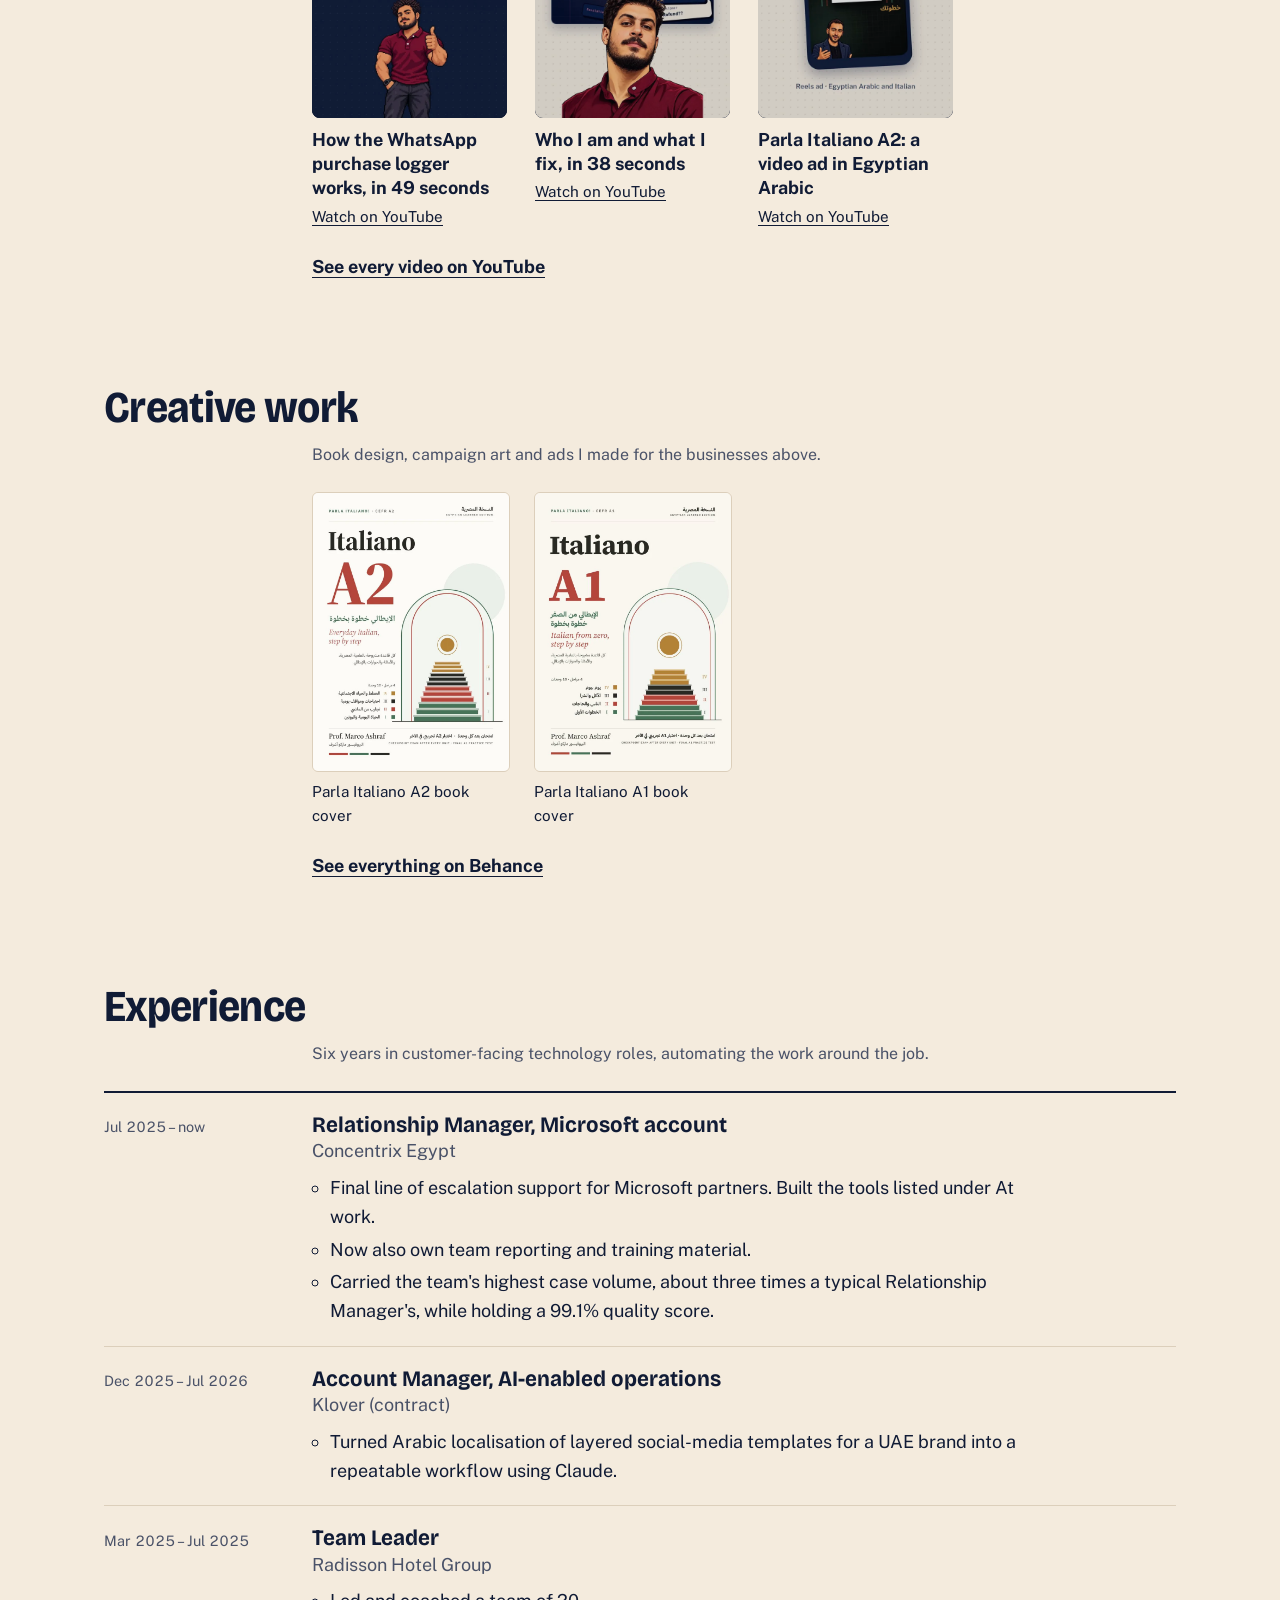
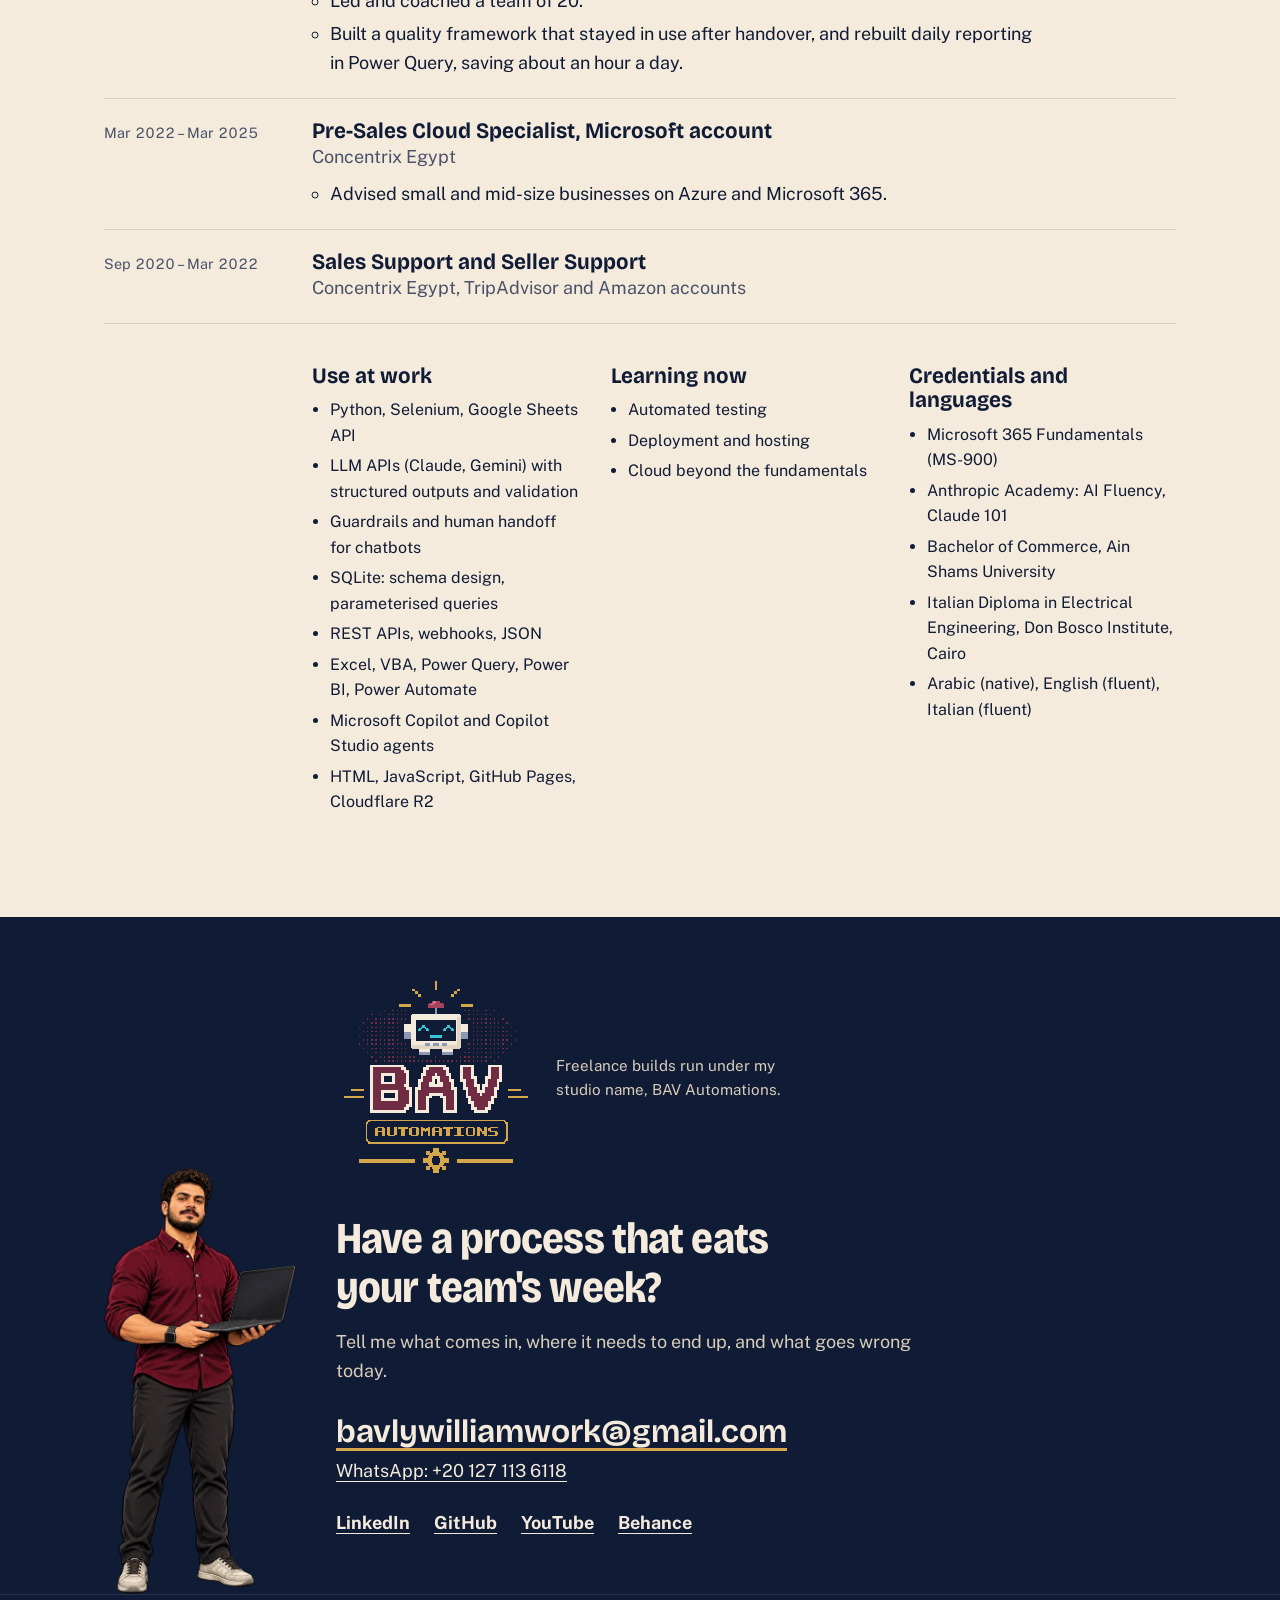
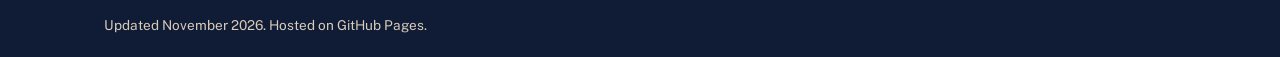
==== commit 13780616: "Pre-render pages for no-JS visitors and link previews - tools/prerender.js writes the rendered secti" ====
--- a/index.html
+++ b/index.html
@@ -9,8 +9,9 @@
 
   <meta property="og:type" content="website">
   <meta property="og:title" content="Bavly William | AI implementation and automation">
-  <meta property="og:description" content="Connecting business processes, technology, and creative execution. Projects, code, case studies and creative work.">
+  <meta property="og:description" content="AI implementation and automation in Cairo: a WhatsApp-to-Google-Sheets purchase logger, a QR audio companion for a printed course book, a local voice-clone kit and an AI sales assistant, each with a case study, code and video.">
   <meta property="og:url" content="https://bavlywilliam.github.io/Bavly-William-Portfolio/">
+  <link rel="canonical" href="https://bavlywilliam.github.io/Bavly-William-Portfolio/">
   <meta property="og:image" content="https://bavlywilliam.github.io/Bavly-William-Portfolio/assets/img/og.png">
   <meta property="og:image:width" content="1200">
   <meta property="og:image:height" content="630">
@@ -38,7 +39,7 @@
   }
   </script>
 </head>
-<body data-page="home">
+<body data-page="home" data-static-cases="whatsapp audio-companion parla-system orchestrator voice-kit">
   <a class="skip-link" href="#main">Skip to content</a>
 
   <header class="site-header">
@@ -49,7 +50,7 @@
       </a>
       <nav class="site-nav" aria-label="Sections">
         <a href="#work">Work</a>
-        <a href="#videos" data-nav="videos" hidden>Videos</a>
+        <a href="#videos" data-nav="videos">Videos</a>
         <a href="#creative">Creative</a>
         <a href="#experience">Experience</a>
         <a href="#contact">Contact</a>
@@ -120,15 +121,128 @@
         <div><dt><span class="status status--prototype">Prototype</span></dt><dd>proves the idea</dd></div>
         <div><dt><span class="status status--progress">In progress</span></dt><dd>being built now</dd></div>
       </dl>
-      <div class="project-groups" data-list="projects"></div>
-    </section>
-
-    <section class="section wrap" id="videos" aria-labelledby="videos-title" hidden>
+      <div class="project-groups" data-list="projects"><section class="project-group" aria-labelledby="group-work"><div class="project-group__head"><h3 class="project-group__title" id="group-work">At work</h3>
+<p class="project-group__note">Tools I built for my own team at Concentrix on the Microsoft account, the final line of escalation support for Microsoft partners, while carrying the team's highest case volume at a 99.1% quality score. Described without internal data, screenshots or system names.</p></div>
+<div class="projects"><article class="project project--compact" id="project-ai-taxonomy"><div class="project__status"><span class="status status--live">Live</span></div>
+<div class="project__body"><h4 class="project__title">AI case taxonomy agent</h4>
+<p class="project__context">Copilot Studio</p>
+<p class="project__summary">Categorises incoming cases against a written rule set, so every case lands in the same category no matter who handles it.</p>
+<p class="project__how">An AI agent built in Copilot Studio. The rules live in an Excel sheet, so they can be updated without rebuilding the agent.</p></div>
+<div class="project__thumb" aria-hidden="true"></div></article>
+<article class="project project--compact" id="project-copilot-agent"><div class="project__status"><span class="status status--live">Live</span></div>
+<div class="project__body"><h4 class="project__title">Team knowledge agent</h4>
+<p class="project__context">Microsoft Copilot</p>
+<p class="project__summary">Answers partner-management questions from the team's own knowledge, removing an estimated 20% of recurring manual work.</p>
+<p class="project__how">Internal Microsoft Copilot agent built on team guidance, with standardised workflows for repeat requests.</p></div>
+<div class="project__thumb" aria-hidden="true"></div></article>
+<article class="project project--compact" id="project-case-assignment"><div class="project__status"><span class="status status--live">Live</span></div>
+<div class="project__body"><h4 class="project__title">Fair case assignment</h4>
+<p class="project__context">Excel VBA</p>
+<p class="project__summary">Assigns every incoming case fairly across the team, matching each case to the right language, severity and line of business.</p>
+<p class="project__how">Rule-based VBA. The assignment rules are fixed, so I kept AI out of it: the result is predictable, easy to audit, and costs nothing per case.</p></div>
+<div class="project__thumb" aria-hidden="true"></div></article>
+<article class="project project--compact" id="project-call-intake"><div class="project__status"><span class="status status--live">Live</span></div>
+<div class="project__body"><h4 class="project__title">Standard call-intake form</h4>
+<p class="project__context">HTML form</p>
+<p class="project__summary">Gives every call the same note structure, so details aren't skipped and manual-entry errors are avoided.</p>
+<p class="project__how">An HTML form with fixed fields that turns each call into standardised notes, instead of free text.</p></div>
+<div class="project__thumb" aria-hidden="true"></div></article>
+<article class="project project--compact" id="project-reporting-model"><div class="project__status"><span class="status status--live">Live</span></div>
+<div class="project__body"><h4 class="project__title">Team reporting data model</h4>
+<p class="project__context">Power Query and Power BI, for team leadership</p>
+<p class="project__summary">A refreshable KPI view for team leadership, replacing reports that had to be consolidated by hand.</p>
+<p class="project__how">Power Query data model feeding a Power BI dashboard.</p></div>
+<div class="project__thumb" aria-hidden="true"></div></article>
+<article class="project project--compact" id="project-report-export"><div class="project__status"><span class="status status--live">Live</span></div>
+<div class="project__body"><h4 class="project__title">Legacy report export</h4>
+<p class="project__context">JavaScript</p>
+<p class="project__summary">Cut a recurring report from about 2 hours to under 10 minutes.</p>
+<p class="project__how">A JavaScript workaround that added data export and date filtering to a legacy internal system.</p></div>
+<div class="project__thumb" aria-hidden="true"></div></article></div></section>
+<section class="project-group" aria-labelledby="group-independent"><div class="project-group__head"><h3 class="project-group__title" id="group-independent">Independent projects</h3>
+<p class="project-group__note">Built hands-on with AI coding agents (Claude Code). Public code is on GitHub; private repositories are available on request.</p></div>
+<div class="projects"><article class="project" id="project-whatsapp"><div class="project__status"><span class="status status--working">Working build</span></div>
+<div class="project__body"><h4 class="project__title">WhatsApp purchase logger</h4>
+<p class="project__context">Freelance client, small business</p>
+<p class="project__summary">Selenium drives WhatsApp Web directly in Firefox, classifies every message in the client's purchase group and writes each purchase to Google Sheets, where an analysis tab shows the top spender against budget, the top vendor and the top-spending project.</p>
+<p class="project__how">A rule-based parser reads the standard template. Messages it can't read go to Gemini, and the answer passes the same validator before anything is written. Each client has its own sheet, token and log.</p>
+<p class="project__stack"><span class="project__stack-label">Built with: </span>
+Python, Selenium, Google Sheets API, OAuth, Gemini API</p>
+<ul class="project__links"><li><a href="case-whatsapp.html">Read the case study</a></li>
+<li><a href="https://github.com/BavlyWilliam/Whatsapp-accounting-automation" rel="noopener">Read the code</a></li>
+<li><a href="#video-whatsapp-explainer">Watch the video</a></li></ul></div>
+<div class="project__thumb" aria-hidden="true"></div></article>
+<article class="project" id="project-audio-companion"><div class="project__status"><span class="status status--live">Live</span></div>
+<div class="project__body"><h4 class="project__title">Parla Italiano audio companion</h4>
+<p class="project__context">For a printed Italian course book</p>
+<p class="project__summary">Book owners scan a QR code printed in the book and get every unit's audio on their phone. No app, no account, no download.</p>
+<p class="project__how">Static site on GitHub Pages with audio streamed from Cloudflare R2. Each unit has its own link, so a QR code can open a specific lesson. A small Cloudflare Worker counts each scan before opening the page.</p>
+<p class="project__stack"><span class="project__stack-label">Built with: </span>
+HTML, JavaScript, GitHub Pages, Cloudflare R2, Cloudflare Workers, Cloudflare D1, Python</p>
+<ul class="project__links"><li><a href="case-audio-companion.html">Read the case study</a></li>
+<li><a href="https://bavlywilliam.github.io/Audio-Books-website/" rel="noopener">Open live site</a></li>
+<li><a href="https://github.com/BavlyWilliam/Audio-Books-website" rel="noopener">Read the code</a></li>
+<li><a href="#video-parla-case-study">Watch the video</a></li></ul></div>
+<div class="project__thumb"><img src="assets/img/cover-a2.webp" alt="Cover of the Parla Italiano A2 course book" loading="lazy" width="352" height="416"></div></article>
+<article class="project" id="project-parla-system"><div class="project__status"><span class="status status--live">Live</span></div>
+<div class="project__body"><h4 class="project__title">Parla Italiano marketing, creative and AI sales assistant</h4>
+<p class="project__context">Live language-course business I co-run. I own everything except the teaching.</p>
+<p class="project__summary">I run the marketing: the content strategy and calendar, the creative assets and videos, the social pages and the Meta ads. I also audited more than 100 sales chats and built an AI sales assistant for Messenger.</p>
+<p class="project__how">Scripted answers handle the predictable questions without calling a model, and more than 330 automated tests check those rules and conversation paths. Only what the scripts don't cover goes to Gemini 3.1, with Groq as a backup. Keeping that AI fallback small was the point: it keeps token use, and cost, down. Every chat now gets an answer in seconds instead of hours, without hiring someone to reply by hand.</p>
+<p class="project__stack"><span class="project__stack-label">Built with: </span>
+Content strategy, Meta Ads, Creative production, Python, FastAPI, Messenger Platform, Gemini API, Groq API, pytest</p>
+<ul class="project__links"><li><a href="case-parla-system.html">Read the case study</a></li>
+<li><a href="https://app.notion.com/p/Parla-Italiano-Building-an-end-to-end-learning-and-sales-experience-404b29d974f781cdaeb2f79785ba122a" rel="noopener">Notion write-up</a></li>
+<li><a href="#video-sales-assistant">Watch the video</a></li></ul></div>
+<div class="project__thumb"><img src="assets/img/cover-a1.webp" alt="Cover of the Parla Italiano A1 course book" loading="lazy" width="352" height="416"></div></article>
+<article class="project" id="project-orchestrator"><div class="project__status"><span class="status status--prototype">Prototype</span></div>
+<div class="project__body"><h4 class="project__title">AI model orchestrator</h4>
+<p class="project__context">Personal project</p>
+<p class="project__summary">Takes a request, asks follow-up questions when something important is missing, and recommends an AI model with its reasons, using live benchmark data.</p>
+<p class="project__how">Python command-line tool using Gemini structured outputs (Pydantic), benchmark data from the Artificial Analysis API, and a SQLite history of every run.</p>
+<p class="project__stack"><span class="project__stack-label">Built with: </span>
+Python, Gemini API, Pydantic, SQLite</p>
+<ul class="project__links"><li><a href="case-orchestrator.html">Read the case study</a></li>
+<li><a href="https://github.com/BavlyWilliam/AI-Orchestrator" rel="noopener">Read the code</a></li></ul></div>
+<div class="project__thumb"><img src="assets/img/orchestrator-architecture.webp" alt="Architecture diagram of the AI model orchestrator" loading="lazy" width="352" height="416"></div></article>
+<article class="project" id="project-voice-kit"><div class="project__status"><span class="status status--working">Working build</span></div>
+<div class="project__body"><h4 class="project__title">Voice clone kit</h4>
+<p class="project__context">Personal project, used to produce the course audio</p>
+<p class="project__summary">Clones a voice from a 1 to 2 minute recording and reads any text in 23 languages. Runs on your own PC, and nothing is uploaded.</p>
+<p class="project__how">Local Gradio app on the open-source Chatterbox models, with a consent step and an automatic quality check on every result.</p>
+<p class="project__stack"><span class="project__stack-label">Built with: </span>
+Python, Gradio, PyTorch</p>
+<ul class="project__links"><li><a href="case-voice-kit.html">Read the case study</a></li>
+<li><a href="https://github.com/BavlyWilliam/voice-clone-kit" rel="noopener">Read the code</a></li>
+<li><a href="#video-parla-case-study">Watch the video</a></li></ul></div>
+<div class="project__thumb" aria-hidden="true"></div></article></div></section></div>
+    </section>
+
+    <section class="section wrap" id="videos" aria-labelledby="videos-title">
       <div class="section__head">
         <h2 class="section__title" id="videos-title">Videos</h2>
         <p class="section__note">The builds running, explained. Each video links back to its case study.</p>
       </div>
-      <div class="videos" data-list="videos"></div>
+      <div class="videos" data-list="videos"><article class="video" id="video-parla-case-study"><div class="video__frame"><a class="video__play" href="https://www.youtube.com/watch?v=yesqCWwKWEQ" rel="noopener" aria-label="Play video: Parla Italiano case study: one request, a whole system"><img src="assets/img/video-parla-case-study.webp" alt loading="lazy">
+<span>Play video</span></a></div>
+<p class="video__title">Parla Italiano case study: one request, a whole system</p>
+<p class="video__more"><a href="https://www.youtube.com/watch?v=yesqCWwKWEQ" rel="noopener">Watch on YouTube</a></p></article>
+<article class="video" id="video-sales-assistant"><div class="video__frame"><a class="video__play" href="https://www.youtube.com/watch?v=8Q2z6JJwGhY" rel="noopener" aria-label="Play video: How I built an AI sales assistant for a Facebook page"><img src="https://i.ytimg.com/vi/8Q2z6JJwGhY/hqdefault.jpg" alt loading="lazy">
+<span>Play video</span></a></div>
+<p class="video__title">How I built an AI sales assistant for a Facebook page</p>
+<p class="video__more"><a href="https://www.youtube.com/watch?v=8Q2z6JJwGhY" rel="noopener">Watch on YouTube</a></p></article>
+<article class="video video--vertical" id="video-whatsapp-explainer"><div class="video__frame video__frame--vertical"><a class="video__play" href="https://www.youtube.com/shorts/1Zm951PmB_0" rel="noopener" aria-label="Play video: How the WhatsApp purchase logger works, in 49 seconds"><img src="assets/img/video-whatsapp-explainer.webp" alt loading="lazy">
+<span>Play video</span></a></div>
+<p class="video__title">How the WhatsApp purchase logger works, in 49 seconds</p>
+<p class="video__more"><a href="https://www.youtube.com/shorts/1Zm951PmB_0" rel="noopener">Watch on YouTube</a></p></article>
+<article class="video video--vertical" id="video-brand-video"><div class="video__frame video__frame--vertical"><a class="video__play" href="https://www.youtube.com/shorts/DMXJ6AwHf7s" rel="noopener" aria-label="Play video: Who I am and what I fix, in 38 seconds"><img src="assets/img/video-brand-video.webp" alt loading="lazy">
+<span>Play video</span></a></div>
+<p class="video__title">Who I am and what I fix, in 38 seconds</p>
+<p class="video__more"><a href="https://www.youtube.com/shorts/DMXJ6AwHf7s" rel="noopener">Watch on YouTube</a></p></article>
+<article class="video video--vertical" id="video-parla-a2-ad"><div class="video__frame video__frame--vertical"><a class="video__play" href="https://www.youtube.com/shorts/sgzUw8TQIVU" rel="noopener" aria-label="Play video: Parla Italiano A2: a video ad in Egyptian Arabic"><img src="assets/img/video-parla-a2-ad.webp" alt loading="lazy">
+<span>Play video</span></a></div>
+<p class="video__title">Parla Italiano A2: a video ad in Egyptian Arabic</p>
+<p class="video__more"><a href="https://www.youtube.com/shorts/sgzUw8TQIVU" rel="noopener">Watch on YouTube</a></p></article></div>
       <p class="section__more"><a data-bind-href="youtube" href="https://www.youtube.com/@BavlyWilliamAI">See every video on YouTube</a></p>
     </section>
 
@@ -137,7 +251,10 @@
         <h2 class="section__title" id="creative-title">Creative work</h2>
         <p class="section__note">Book design, campaign art and ads I made for the businesses above.</p>
       </div>
-      <div class="creative" data-list="creative"></div>
+      <div class="creative" data-list="creative"><a class="creative__link" href="https://www.behance.net/bavlywilliam" rel="noopener"><figure class="creative__item"><img src="assets/img/cover-a2.webp" alt loading="lazy" width="720" height="1018">
+<figcaption class="creative__title">Parla Italiano A2 book cover</figcaption></figure></a>
+<a class="creative__link" href="https://www.behance.net/bavlywilliam" rel="noopener"><figure class="creative__item"><img src="assets/img/cover-a1.webp" alt loading="lazy" width="720" height="1018">
+<figcaption class="creative__title">Parla Italiano A1 book cover</figcaption></figure></a></div>
       <p class="section__more"><a data-bind-href="behance" href="https://www.behance.net/bavlywilliam">See everything on Behance</a></p>
     </section>
 
@@ -146,19 +263,53 @@
         <h2 class="section__title" id="experience-title">Experience</h2>
         <p class="section__note">Six years in customer-facing technology roles, automating the work around the job.</p>
       </div>
-      <ol class="timeline" data-list="experience"></ol>
+      <ol class="timeline" data-list="experience"><li class="timeline__item"><p class="timeline__when">Jul 2025 – now</p>
+<div><h3 class="timeline__role">Relationship Manager, Microsoft account</h3>
+<p class="timeline__org">Concentrix Egypt</p>
+<ul class="timeline__points"><li>Final line of escalation support for Microsoft partners. Built the tools listed under At work.</li>
+<li>Now also own team reporting and training material.</li>
+<li>Carried the team's highest case volume, about three times a typical Relationship Manager's, while holding a 99.1% quality score.</li></ul></div></li>
+<li class="timeline__item"><p class="timeline__when">Dec 2025 – Jul 2026</p>
+<div><h3 class="timeline__role">Account Manager, AI-enabled operations</h3>
+<p class="timeline__org">Klover (contract)</p>
+<ul class="timeline__points"><li>Turned Arabic localisation of layered social-media templates for a UAE brand into a repeatable workflow using Claude.</li></ul></div></li>
+<li class="timeline__item"><p class="timeline__when">Mar 2025 – Jul 2025</p>
+<div><h3 class="timeline__role">Team Leader</h3>
+<p class="timeline__org">Radisson Hotel Group</p>
+<ul class="timeline__points"><li>Led and coached a team of 20.</li>
+<li>Built a quality framework that stayed in use after handover, and rebuilt daily reporting in Power Query, saving about an hour a day.</li></ul></div></li>
+<li class="timeline__item"><p class="timeline__when">Mar 2022 – Mar 2025</p>
+<div><h3 class="timeline__role">Pre-Sales Cloud Specialist, Microsoft account</h3>
+<p class="timeline__org">Concentrix Egypt</p>
+<ul class="timeline__points"><li>Advised small and mid-size businesses on Azure and Microsoft 365.</li></ul></div></li>
+<li class="timeline__item"><p class="timeline__when">Sep 2020 – Mar 2022</p>
+<div><h3 class="timeline__role">Sales Support and Seller Support</h3>
+<p class="timeline__org">Concentrix Egypt, TripAdvisor and Amazon accounts</p></div></li></ol>
       <div class="facts">
         <div class="facts__col">
           <h3 class="facts__title">Use at work</h3>
-          <ul data-list="skills-using"></ul>
+          <ul data-list="skills-using"><li>Python, Selenium, Google Sheets API</li>
+<li>LLM APIs (Claude, Gemini) with structured outputs and validation</li>
+<li>Guardrails and human handoff for chatbots</li>
+<li>SQLite: schema design, parameterised queries</li>
+<li>REST APIs, webhooks, JSON</li>
+<li>Excel, VBA, Power Query, Power BI, Power Automate</li>
+<li>Microsoft Copilot and Copilot Studio agents</li>
+<li>HTML, JavaScript, GitHub Pages, Cloudflare R2</li></ul>
         </div>
         <div class="facts__col">
           <h3 class="facts__title">Learning now</h3>
-          <ul data-list="skills-learning"></ul>
+          <ul data-list="skills-learning"><li>Automated testing</li>
+<li>Deployment and hosting</li>
+<li>Cloud beyond the fundamentals</li></ul>
         </div>
         <div class="facts__col">
           <h3 class="facts__title">Credentials and languages</h3>
-          <ul data-list="credentials"></ul>
+          <ul data-list="credentials"><li>Microsoft 365 Fundamentals (MS-900)</li>
+<li>Anthropic Academy: AI Fluency, Claude 101</li>
+<li>Bachelor of Commerce, Ain Shams University</li>
+<li>Italian Diploma in Electrical Engineering, Don Bosco Institute, Cairo</li>
+<li>Arabic (native), English (fluent), Italian (fluent)</li></ul>
         </div>
       </div>
     </section>
@@ -167,12 +318,16 @@
       <div class="wrap contact__inner">
         <img class="contact__avatar" src="assets/img/avatar-laptop.webp" width="405" height="900" alt="" loading="lazy">
         <div class="contact__body">
-          <div class="contact__brand" data-brand hidden></div>
+          <div class="contact__brand" data-brand><img src="assets/img/bav-automations-logo.svg" alt="BAV Automations" width="130" height="137" loading="lazy">
+<p>Freelance builds run under my studio name, BAV Automations.</p></div>
           <h2 class="contact__title" id="contact-title">Have a process that eats your team's week?</h2>
           <p class="contact__text">Tell me what comes in, where it needs to end up, and what goes wrong today.</p>
           <p><a class="contact__email" data-bind-mailto data-bind="email" href="mailto:bavlywilliamwork@gmail.com">bavlywilliamwork@gmail.com</a></p>
           <p class="contact__whatsapp" data-whatsapp-wrap><a data-bind-whatsapp href="https://wa.me/201271136118">WhatsApp: +20 127 113 6118</a></p>
-          <ul class="contact__links" data-list="links"></ul>
+          <ul class="contact__links" data-list="links"><li><a href="https://www.linkedin.com/in/bavly-william-b5a27822a" rel="noopener">LinkedIn</a></li>
+<li><a href="https://github.com/BavlyWilliam" rel="noopener">GitHub</a></li>
+<li><a href="https://www.youtube.com/@BavlyWilliamAI" rel="noopener">YouTube</a></li>
+<li><a href="https://www.behance.net/bavlywilliam" rel="noopener">Behance</a></li></ul>
         </div>
       </div>
     </section>
@@ -184,10 +339,6 @@
     </div>
   </footer>
 
-  <noscript>
-    <p class="wrap noscript">The project list needs JavaScript. Code: <a href="https://github.com/BavlyWilliam">github.com/BavlyWilliam</a>. Contact: <a href="mailto:bavlywilliamwork@gmail.com">bavlywilliamwork@gmail.com</a>.</p>
-  </noscript>
-
   <script src="assets/js/data.js"></script>
   <script src="assets/js/render.js"></script>
 </body>
--- a/assets/css/site.css
+++ b/assets/css/site.css
@@ -295,7 +295,7 @@
 .video__frame { position: relative; aspect-ratio: 16 / 9; background: var(--ink); border-radius: 8px; overflow: hidden; }
 .video__frame--vertical { aspect-ratio: 9 / 16; }
 .video__frame iframe, .video__frame video { position: absolute; inset: 0; width: 100%; height: 100%; border: 0; }
-.video__play { position: absolute; inset: 0; width: 100%; height: 100%; padding: 0; border: 0; cursor: pointer; background: var(--ink); }
+.video__play { position: absolute; inset: 0; display: block; width: 100%; height: 100%; padding: 0; border: 0; cursor: pointer; background: var(--ink); text-decoration: none; }
 .video__play img { width: 100%; height: 100%; object-fit: cover; opacity: 0.85; }
 .video__play span {
   position: absolute; left: 50%; top: 50%; transform: translate(-50%, -50%); white-space: nowrap;
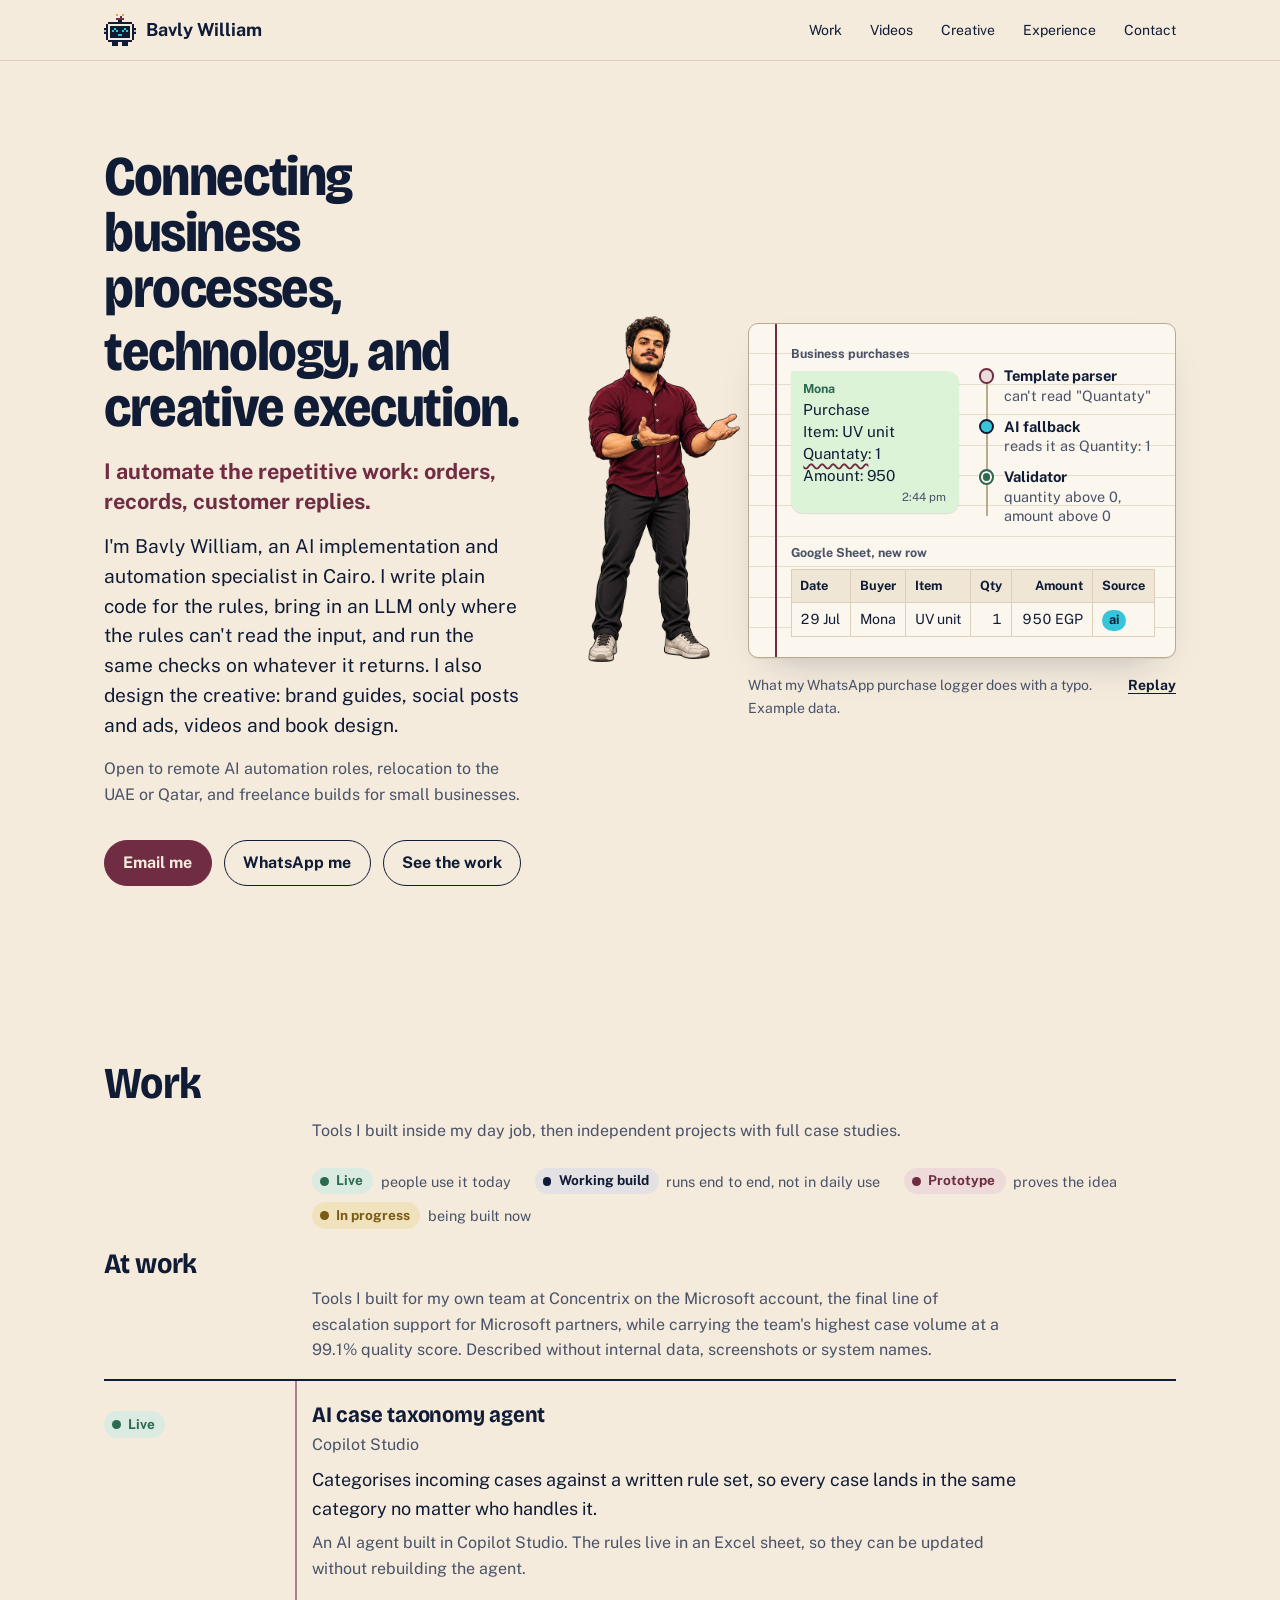
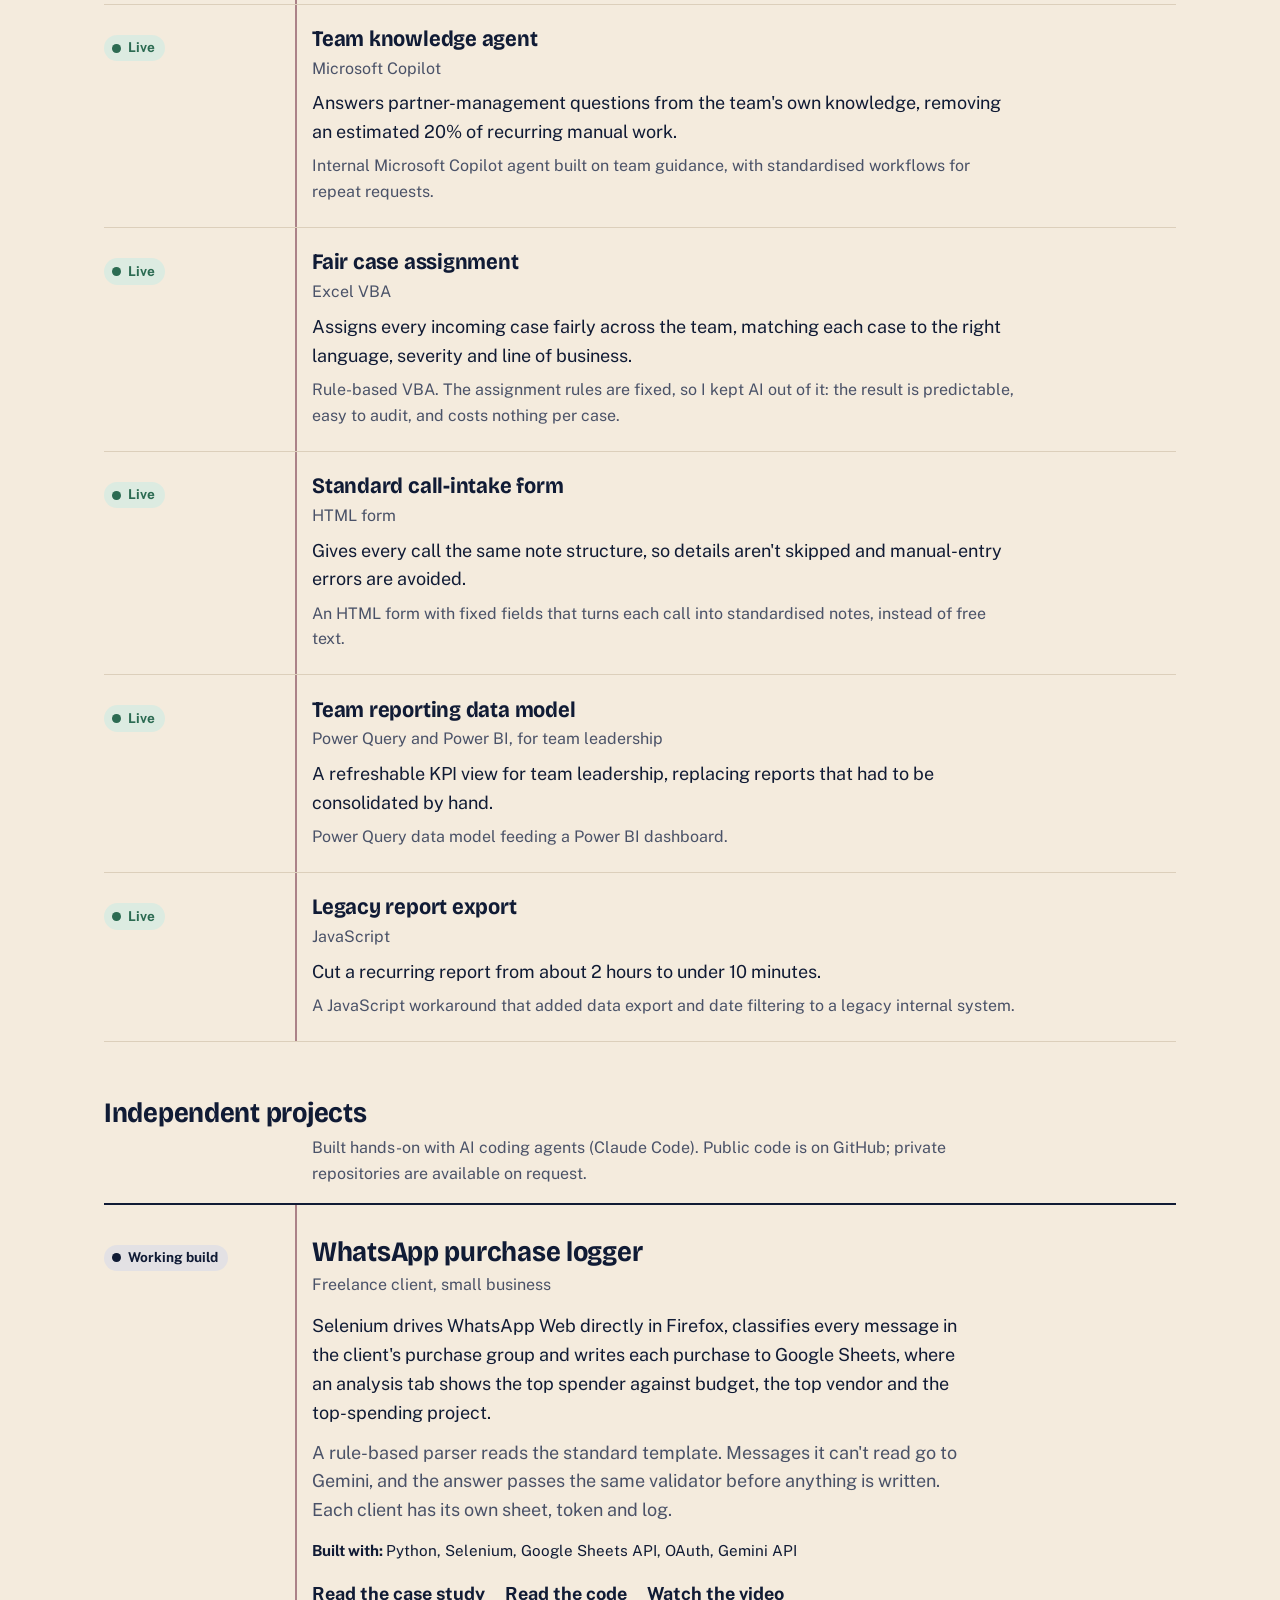
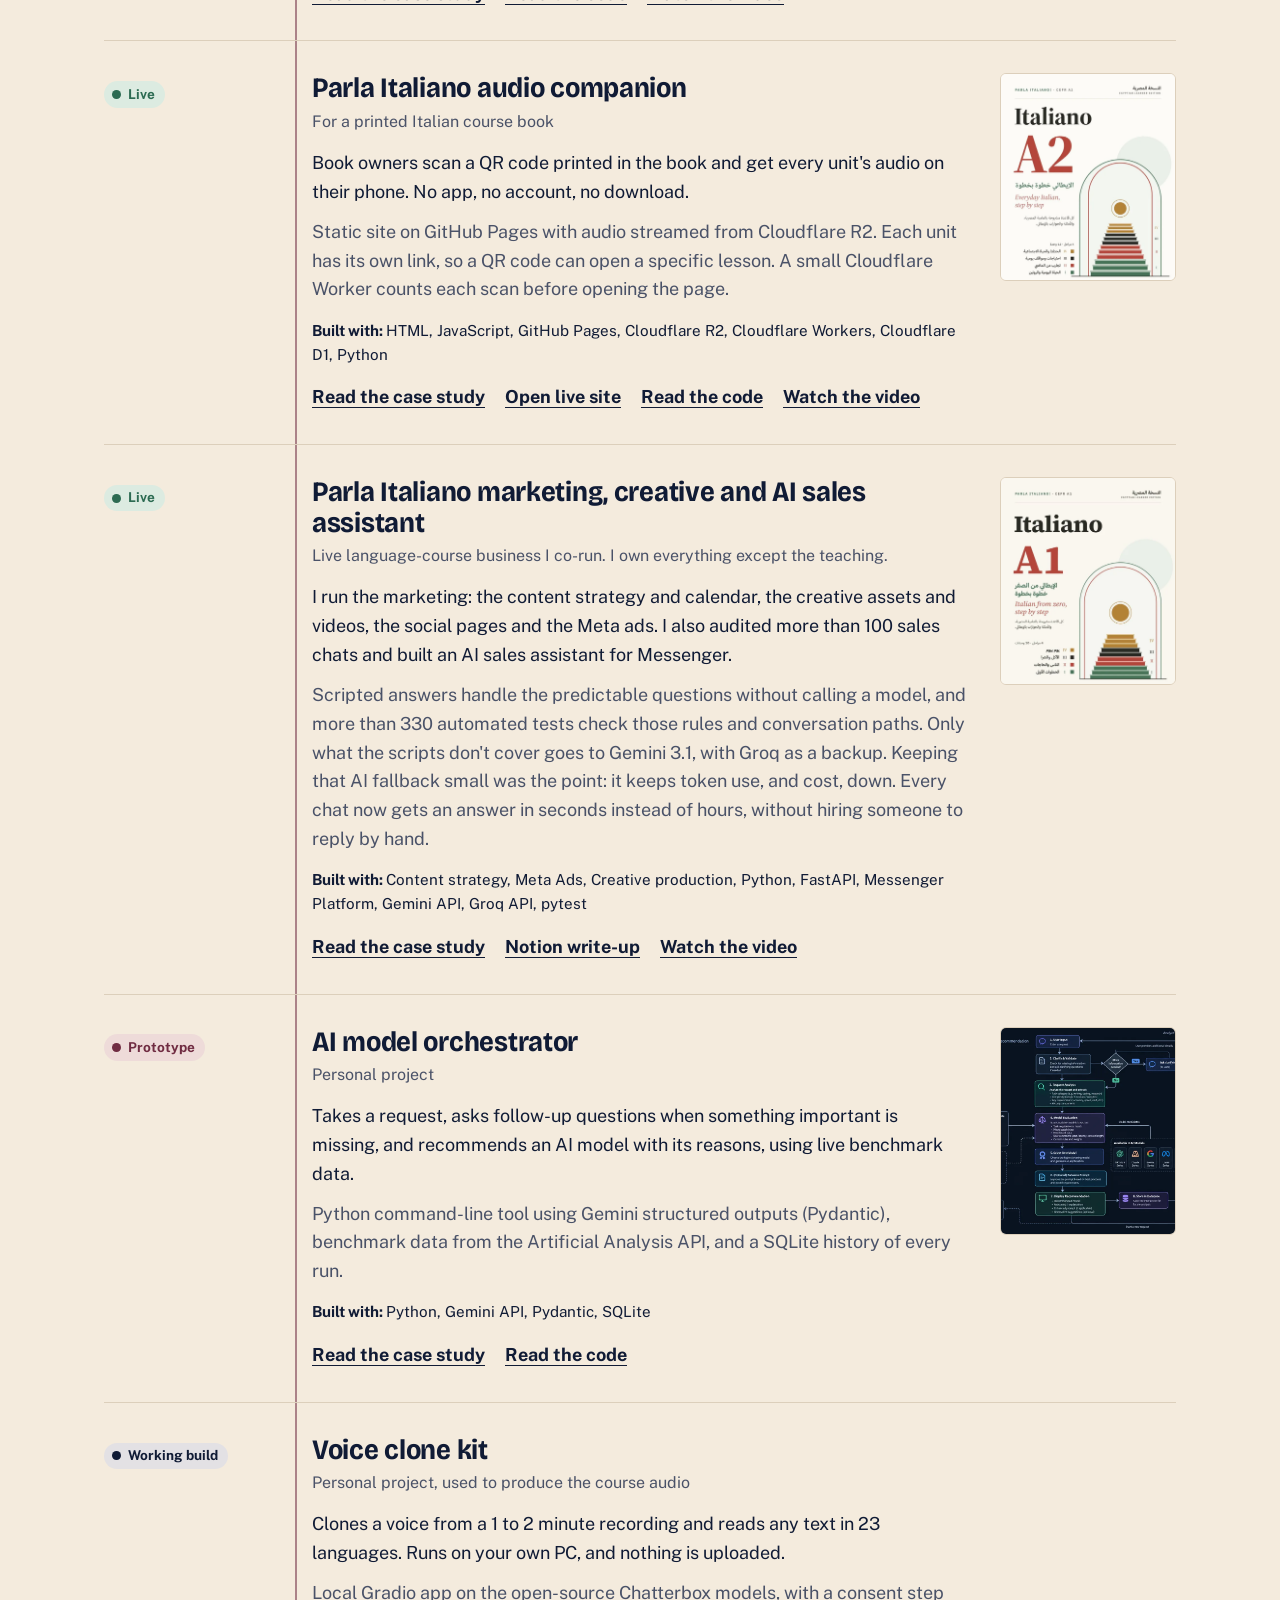
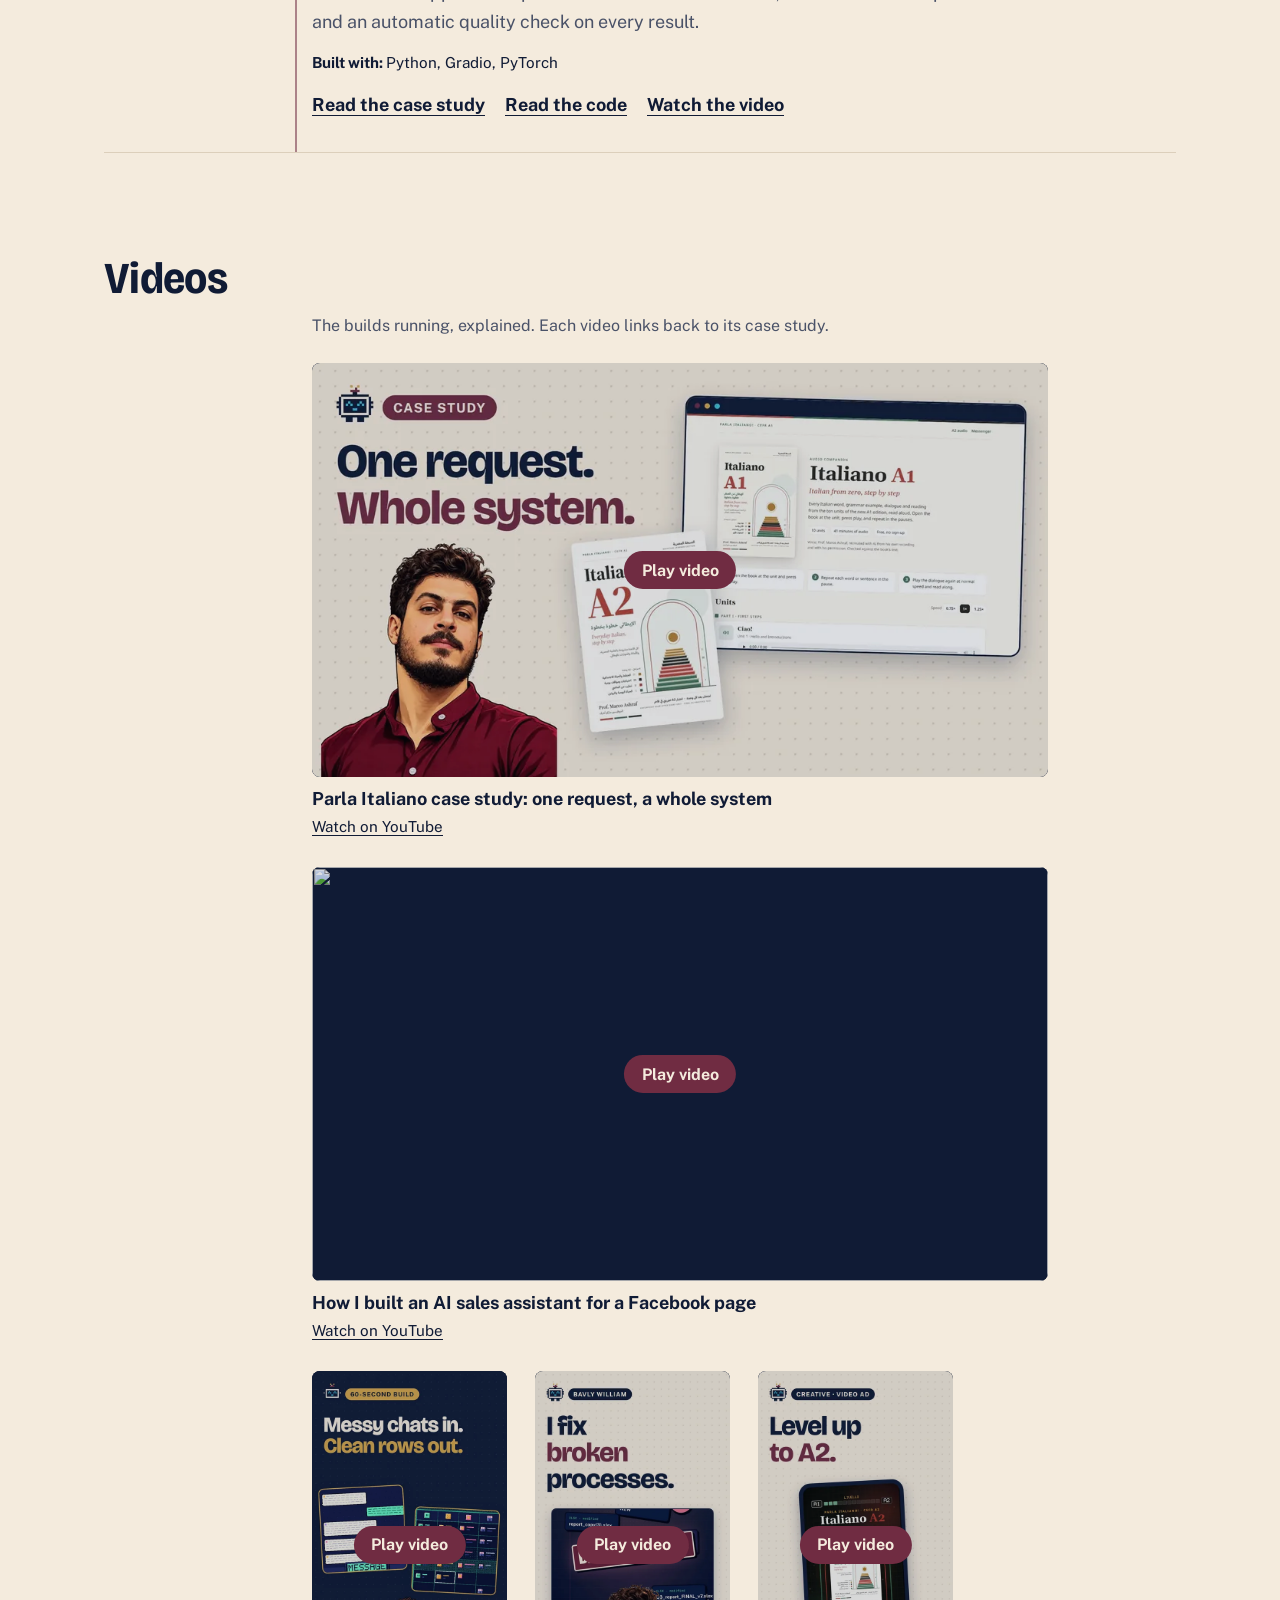
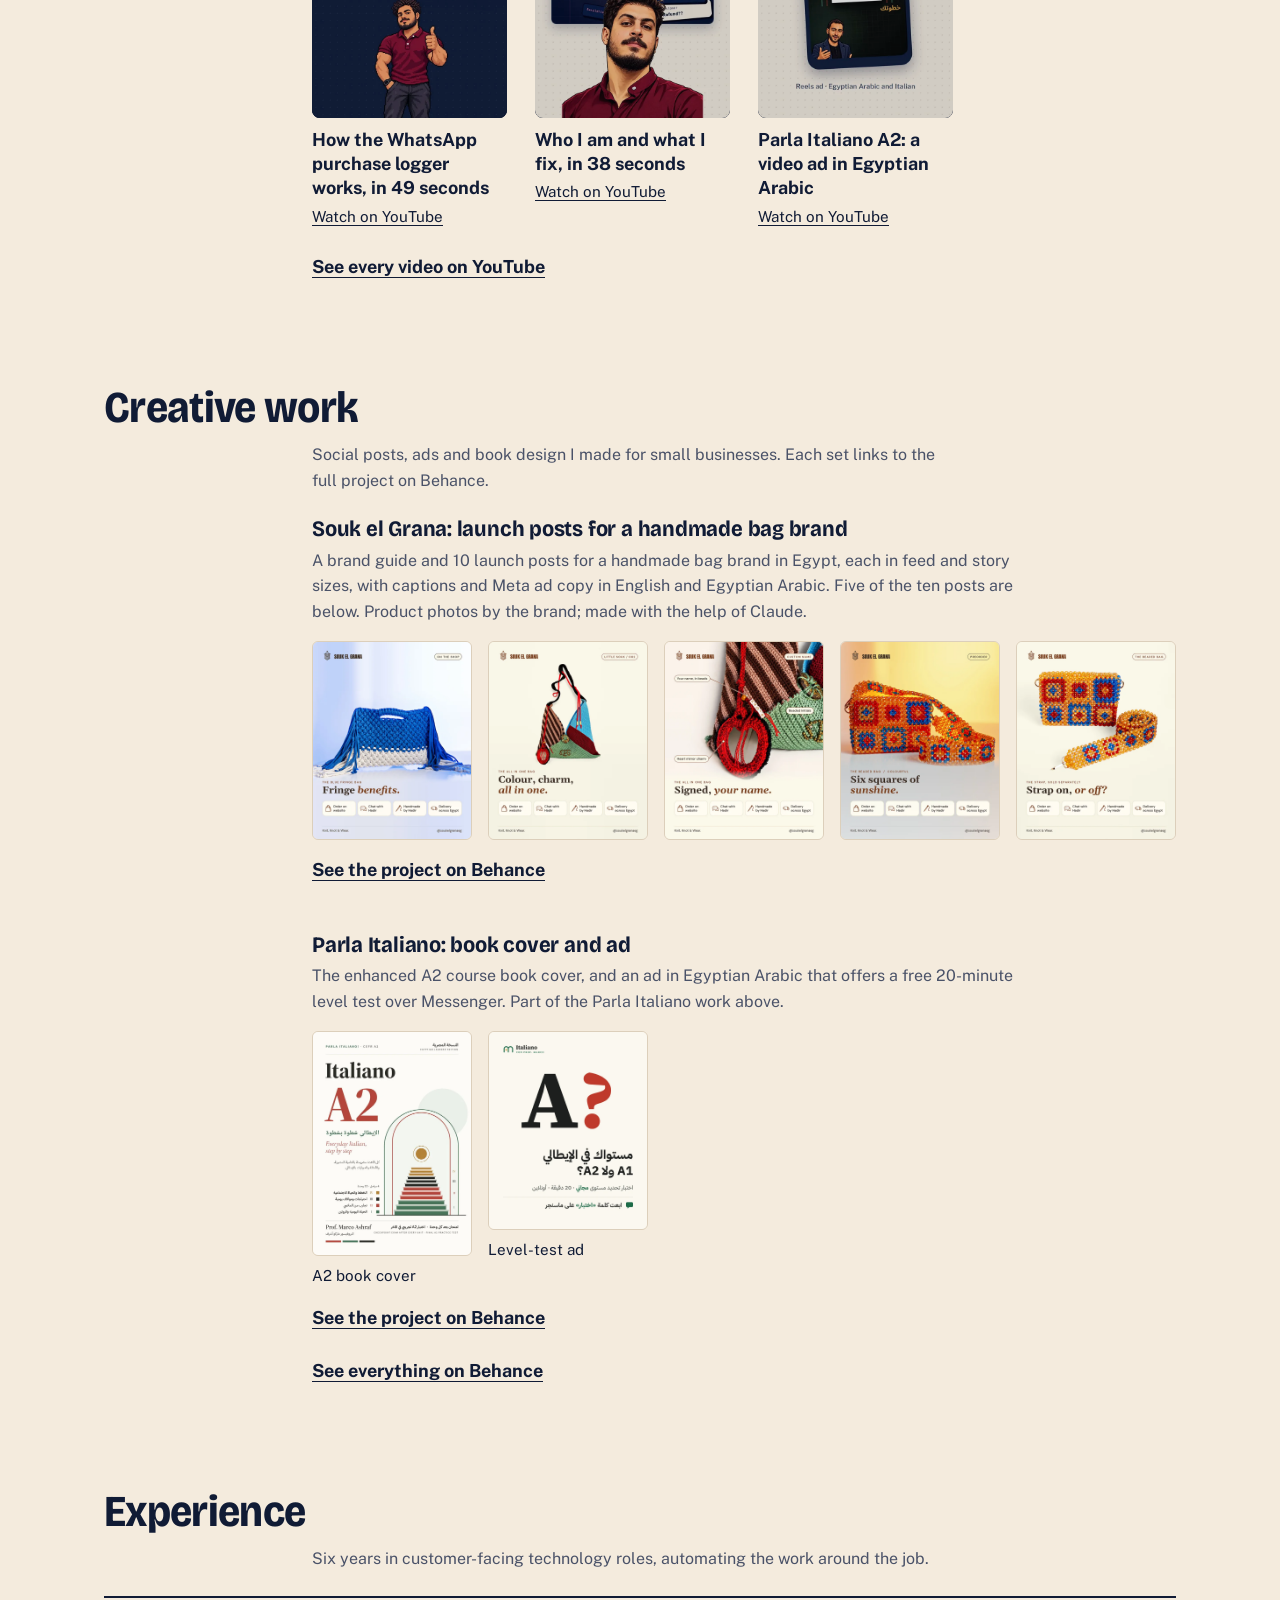
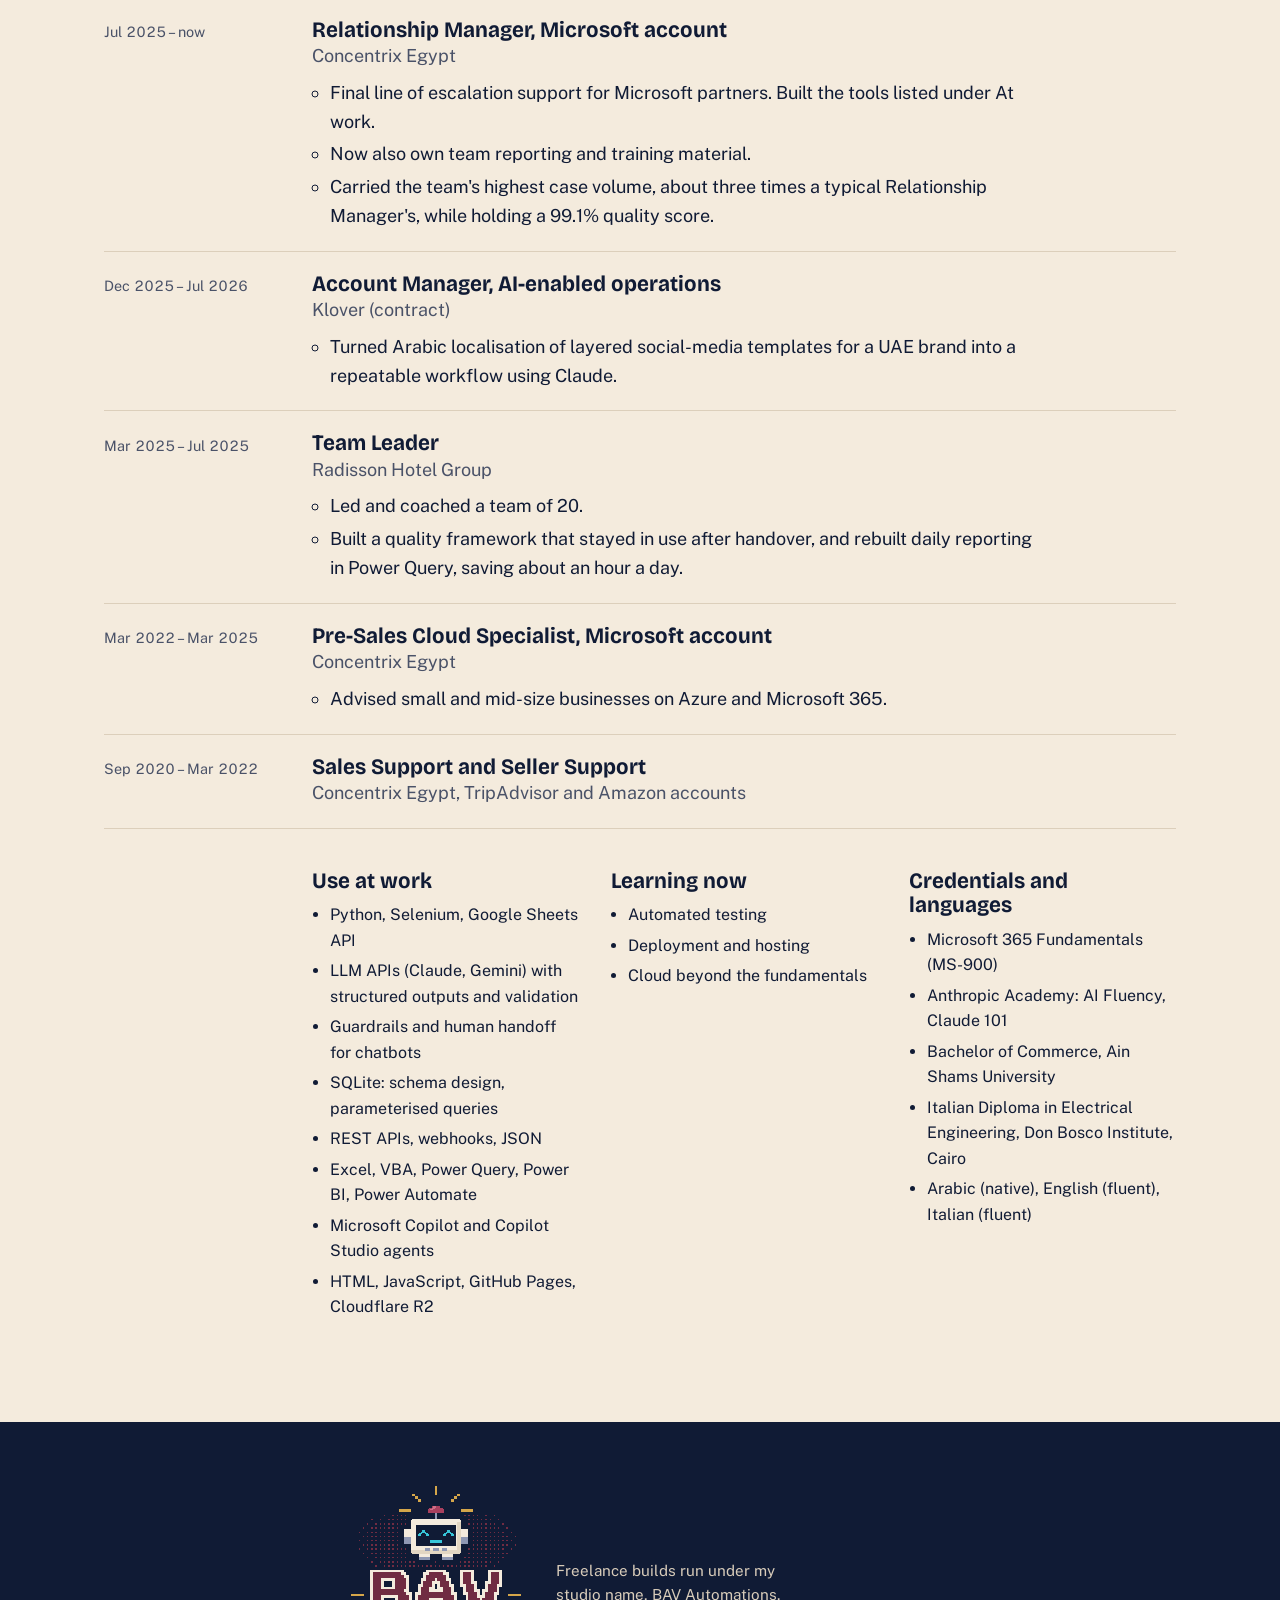
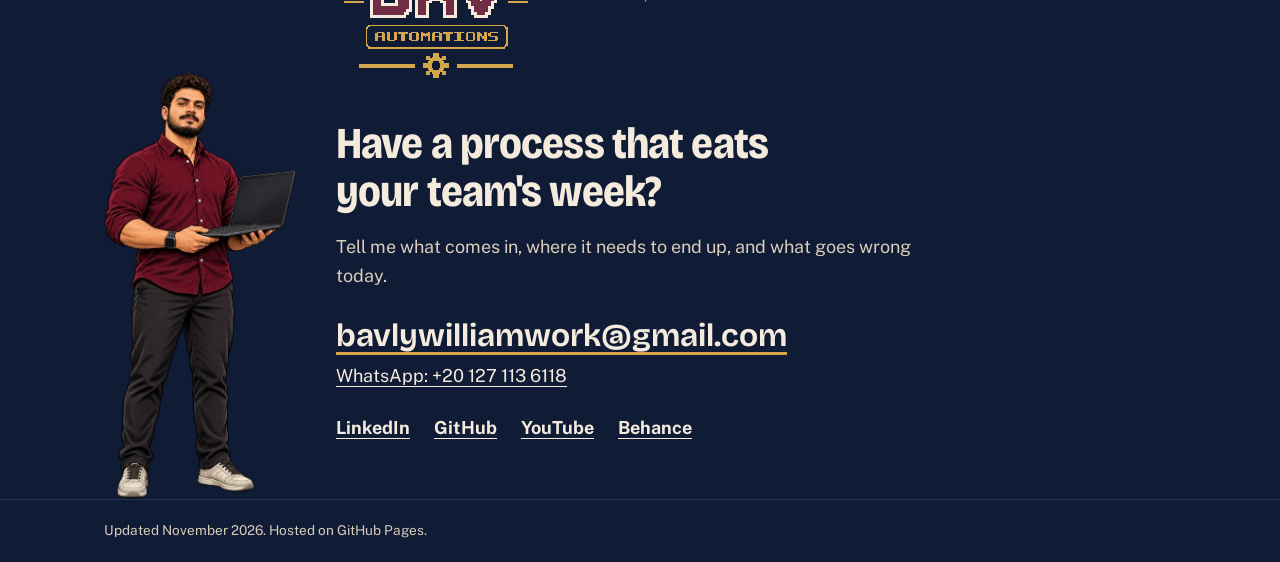
==== commit c5a75ce6: "Add Souk el Grana posts to Creative work; refresh the Parla set - Creative work is grouped by Behanc" ====
--- a/index.html
+++ b/index.html
@@ -4,7 +4,7 @@
   <meta charset="utf-8">
   <meta name="viewport" content="width=device-width, initial-scale=1">
   <title>Bavly William | AI implementation and automation</title>
-  <meta name="description" content="Bavly William connects business processes, technology and creative execution: automations in Python, APIs and LLMs used only where rules can't cope, plus the campaigns, videos and book design around them. Cairo, open to remote and UAE roles.">
+  <meta name="description" content="Bavly William connects business processes, technology and creative execution: automations in Python, APIs and LLMs used only where rules can't cope, plus brand and social design, ads, videos and book design. Cairo, open to remote and UAE roles.">
   <meta name="theme-color" content="#101B35">
 
   <meta property="og:type" content="website">
@@ -63,7 +63,7 @@
       <div class="hero__copy">
         <h1 class="hero__title"><span>Connecting business processes,</span> <span>technology, and creative execution.</span></h1>
         <p class="hero__promise">I automate the repetitive work: orders, records, customer replies.</p>
-        <p class="hero__lede">I'm Bavly William, an AI implementation and automation specialist in Cairo. I write plain code for the rules, bring in an LLM only where the rules can't read the input, and run the same checks on whatever it returns. I also design the creative around the work: campaign art, videos and book design.</p>
+        <p class="hero__lede">I'm Bavly William, an AI implementation and automation specialist in Cairo. I write plain code for the rules, bring in an LLM only where the rules can't read the input, and run the same checks on whatever it returns. I also design the creative: brand guides, social posts and ads, videos and book design.</p>
         <p class="hero__availability" data-bind="availability">Open to remote AI automation roles, relocation to the UAE or Qatar, and freelance builds for small businesses.</p>
         <div class="hero__actions">
           <a class="button button--primary" data-bind-mailto href="mailto:bavlywilliamwork@gmail.com">Email me</a>
@@ -249,12 +249,23 @@
     <section class="section wrap" id="creative" aria-labelledby="creative-title">
       <div class="section__head">
         <h2 class="section__title" id="creative-title">Creative work</h2>
-        <p class="section__note">Book design, campaign art and ads I made for the businesses above.</p>
-      </div>
-      <div class="creative" data-list="creative"><a class="creative__link" href="https://www.behance.net/bavlywilliam" rel="noopener"><figure class="creative__item"><img src="assets/img/cover-a2.webp" alt loading="lazy" width="720" height="1018">
-<figcaption class="creative__title">Parla Italiano A2 book cover</figcaption></figure></a>
-<a class="creative__link" href="https://www.behance.net/bavlywilliam" rel="noopener"><figure class="creative__item"><img src="assets/img/cover-a1.webp" alt loading="lazy" width="720" height="1018">
-<figcaption class="creative__title">Parla Italiano A1 book cover</figcaption></figure></a></div>
+        <p class="section__note">Social posts, ads and book design I made for small businesses. Each set links to the full project on Behance.</p>
+      </div>
+      <div class="creative" data-list="creative"><section class="creative-set" aria-labelledby="creative-souk-el-grana"><h3 class="creative-set__title" id="creative-souk-el-grana">Souk el Grana: launch posts for a handmade bag brand</h3>
+<p class="creative-set__note">A brand guide and 10 launch posts for a handmade bag brand in Egypt, each in feed and story sizes, with captions and Meta ad copy in English and Egyptian Arabic. Five of the ten posts are below. Product photos by the brand; made with the help of Claude.</p>
+<div class="creative__grid"><a class="creative__link" href="https://www.behance.net/gallery/258875611/Souk-el-Grana-Social-Media-Posts-Meta-Ads" rel="noopener"><figure class="creative__item"><img src="assets/img/creative/souk-01-blue-fringe-bag.webp" alt="Souk el Grana post: a blue and cream crochet bag with long fringe. Headline: Fringe benefits." loading="lazy" width="720" height="900"></figure></a>
+<a class="creative__link" href="https://www.behance.net/gallery/258875611/Souk-el-Grana-Social-Media-Posts-Meta-Ads" rel="noopener"><figure class="creative__item"><img src="assets/img/creative/souk-02-all-in-one-bag.webp" alt="Souk el Grana post: the All in One crochet bag with stripes, colour blocks and a heart mirror charm. Headline: Colour, charm, all in one." loading="lazy" width="720" height="900"></figure></a>
+<a class="creative__link" href="https://www.behance.net/gallery/258875611/Souk-el-Grana-Social-Media-Posts-Meta-Ads" rel="noopener"><figure class="creative__item"><img src="assets/img/creative/souk-03-all-in-one-custom-name.webp" alt="Souk el Grana post: close-up of the All in One bag's charm with beaded initials. Headline: Signed, your name." loading="lazy" width="720" height="900"></figure></a>
+<a class="creative__link" href="https://www.behance.net/gallery/258875611/Souk-el-Grana-Social-Media-Posts-Meta-Ads" rel="noopener"><figure class="creative__item"><img src="assets/img/creative/souk-04-beaded-bag-colourful.webp" alt="Souk el Grana post: a beaded bag in amber, red and blue squares, open for preorder. Headline: Six squares of sunshine." loading="lazy" width="720" height="900"></figure></a>
+<a class="creative__link" href="https://www.behance.net/gallery/258875611/Souk-el-Grana-Social-Media-Posts-Meta-Ads" rel="noopener"><figure class="creative__item"><img src="assets/img/creative/souk-05-beaded-strap.webp" alt="Souk el Grana post: the beaded bag next to its matching beaded strap. Headline: Strap on, or off?" loading="lazy" width="720" height="900"></figure></a></div>
+<p class="creative-set__more"><a href="https://www.behance.net/gallery/258875611/Souk-el-Grana-Social-Media-Posts-Meta-Ads" rel="noopener">See the project on Behance</a></p></section>
+<section class="creative-set" aria-labelledby="creative-parla-italiano"><h3 class="creative-set__title" id="creative-parla-italiano">Parla Italiano: book cover and ad</h3>
+<p class="creative-set__note">The enhanced A2 course book cover, and an ad in Egyptian Arabic that offers a free 20-minute level test over Messenger. Part of the Parla Italiano work above.</p>
+<div class="creative__grid"><a class="creative__link" href="https://www.behance.net/gallery/257580207/Parla-Italiano-Brand-Ads-Sales-Automation" rel="noopener"><figure class="creative__item"><img src="assets/img/cover-a2.webp" alt loading="lazy" width="720" height="1018">
+<figcaption class="creative__title">A2 book cover</figcaption></figure></a>
+<a class="creative__link" href="https://www.behance.net/gallery/257580207/Parla-Italiano-Brand-Ads-Sales-Automation" rel="noopener"><figure class="creative__item"><img src="assets/img/creative/parla-level-test-ad.webp" alt="Parla Italiano ad: a large &quot;A?&quot; over the question &quot;Your Italian level, A1 or A2?&quot;, offering a free 20-minute online level test on Messenger." loading="lazy" width="720" height="900">
+<figcaption class="creative__title">Level-test ad</figcaption></figure></a></div>
+<p class="creative-set__more"><a href="https://www.behance.net/gallery/257580207/Parla-Italiano-Brand-Ads-Sales-Automation" rel="noopener">See the project on Behance</a></p></section></div>
       <p class="section__more"><a data-bind-href="behance" href="https://www.behance.net/bavlywilliam">See everything on Behance</a></p>
     </section>
 
--- a/assets/css/site.css
+++ b/assets/css/site.css
@@ -306,10 +306,15 @@
 .video__more { margin-top: 0.25rem; font-size: 0.95rem; }
 .case__section > .case__video.case__video--vertical { max-width: 20rem; }
 
-/* Creative */
-.creative { display: grid; grid-template-columns: repeat(auto-fill, minmax(12rem, 1fr)); gap: 1.5rem; padding-left: calc(var(--margin-col) + 2rem); }
+/* Creative: one set per project. Images keep their own shape from their width and height. */
+.creative { padding-left: calc(var(--margin-col) + 2rem); }
+.creative-set + .creative-set { margin-top: 3rem; }
+.creative-set__title { font-size: var(--step-1); font-weight: 700; font-stretch: 92%; letter-spacing: -0.01em; }
+.creative-set__note { margin-top: 0.4rem; color: var(--ink-soft); font-size: 1rem; max-width: 44rem; }
+.creative__grid { display: grid; grid-template-columns: repeat(auto-fill, minmax(9rem, 1fr)); gap: 1rem; margin-top: 1rem; align-items: start; }
+.creative-set__more { margin-top: 1rem; font-weight: 700; }
 .creative__link { display: block; text-decoration: none; }
-.creative__item img { border-radius: 6px; border: 1px solid var(--rule); width: 100%; aspect-ratio: 720 / 1018; object-fit: cover; background: var(--paper-raised); }
+.creative__item img { border-radius: 6px; border: 1px solid var(--rule); width: 100%; height: auto; background: var(--paper-raised); }
 .creative__link:hover img { border-color: var(--burgundy); }
 .creative__link:hover .creative__title { text-decoration: underline; }
 .creative__title { margin-top: 0.5rem; font-size: 0.95rem; }
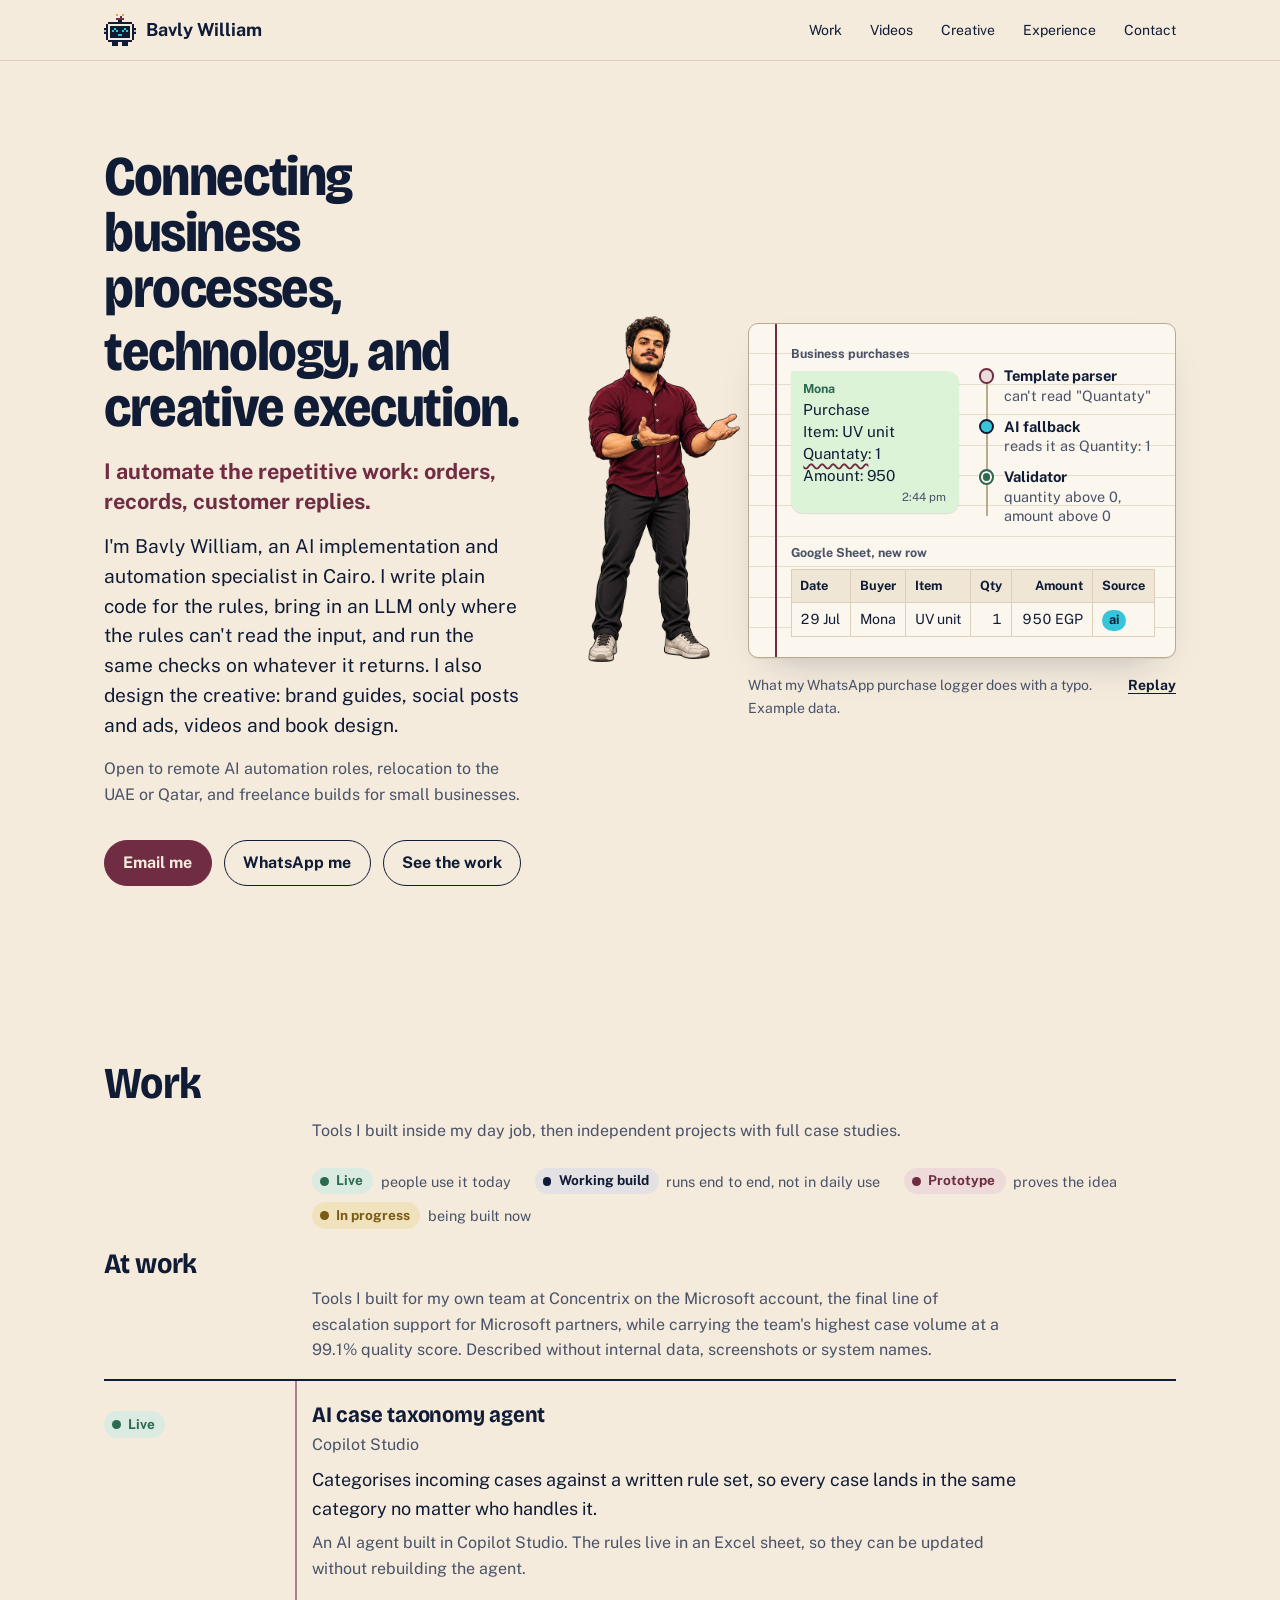
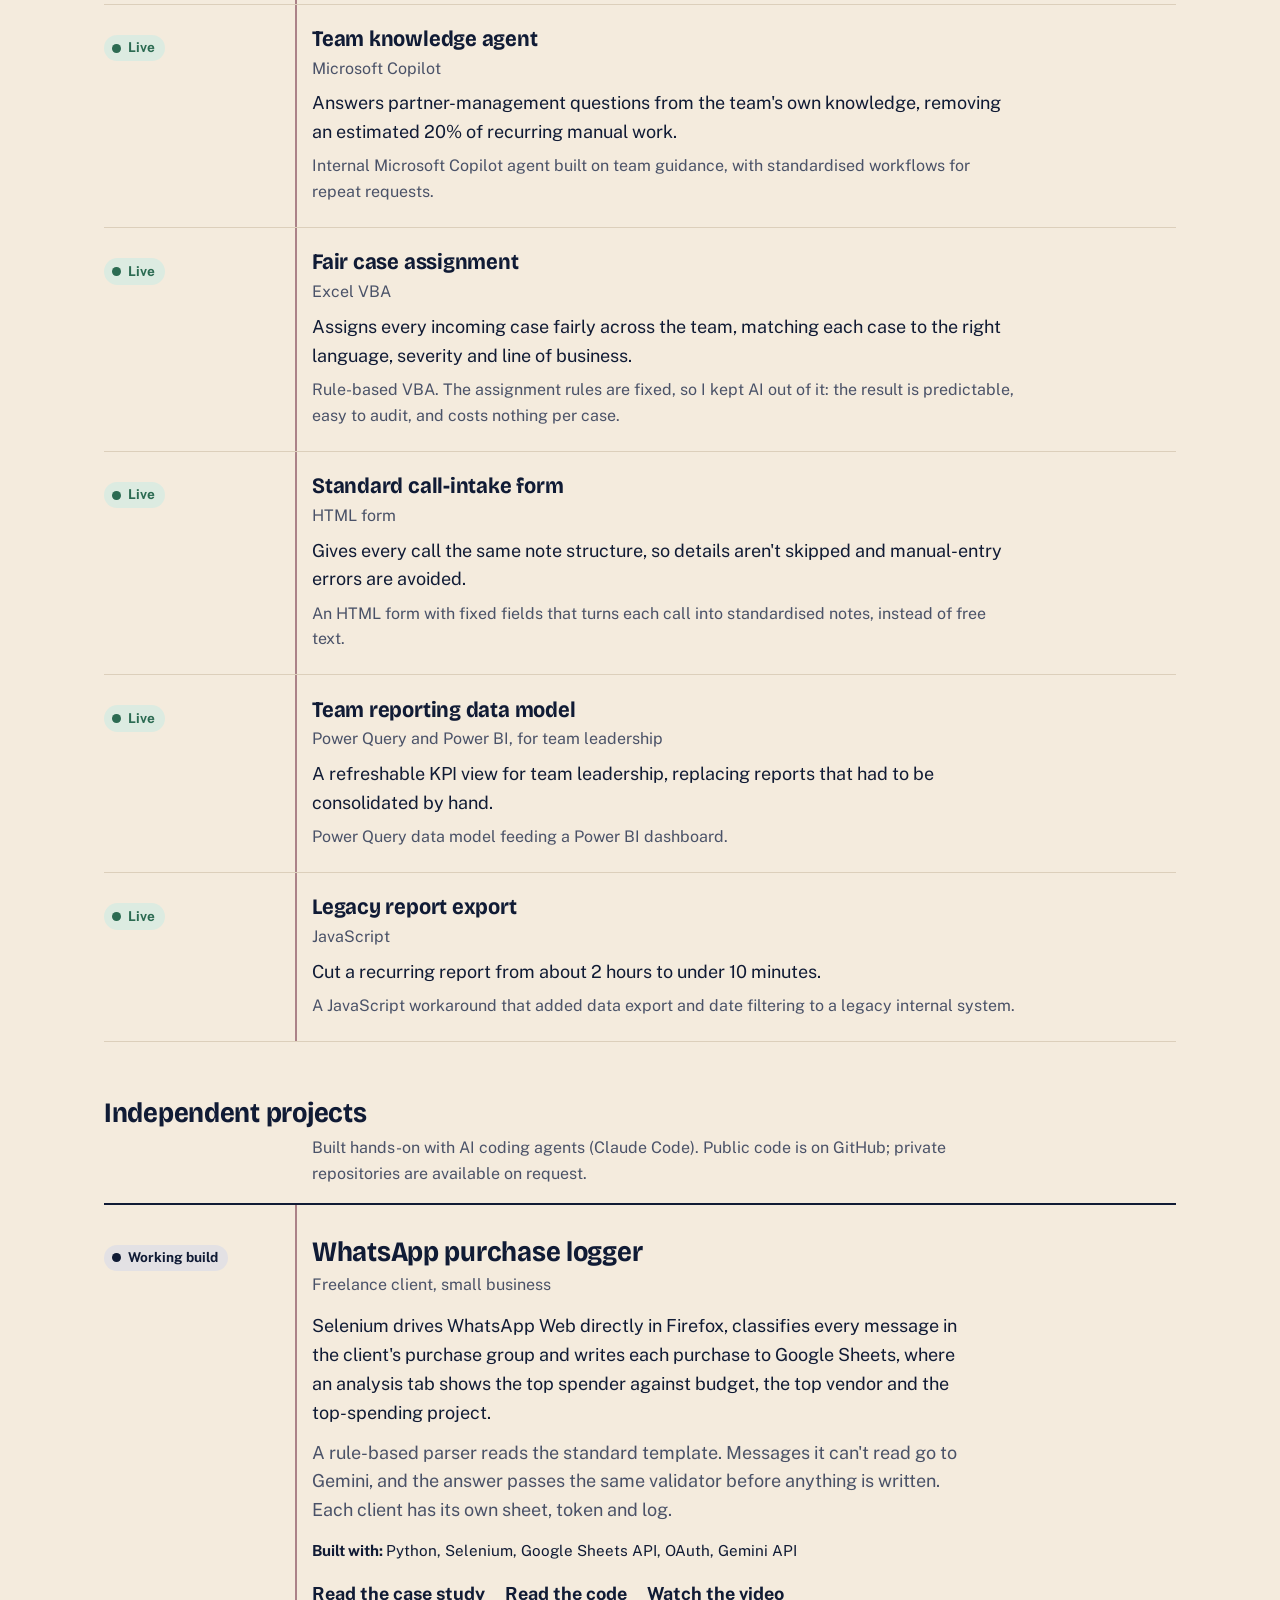
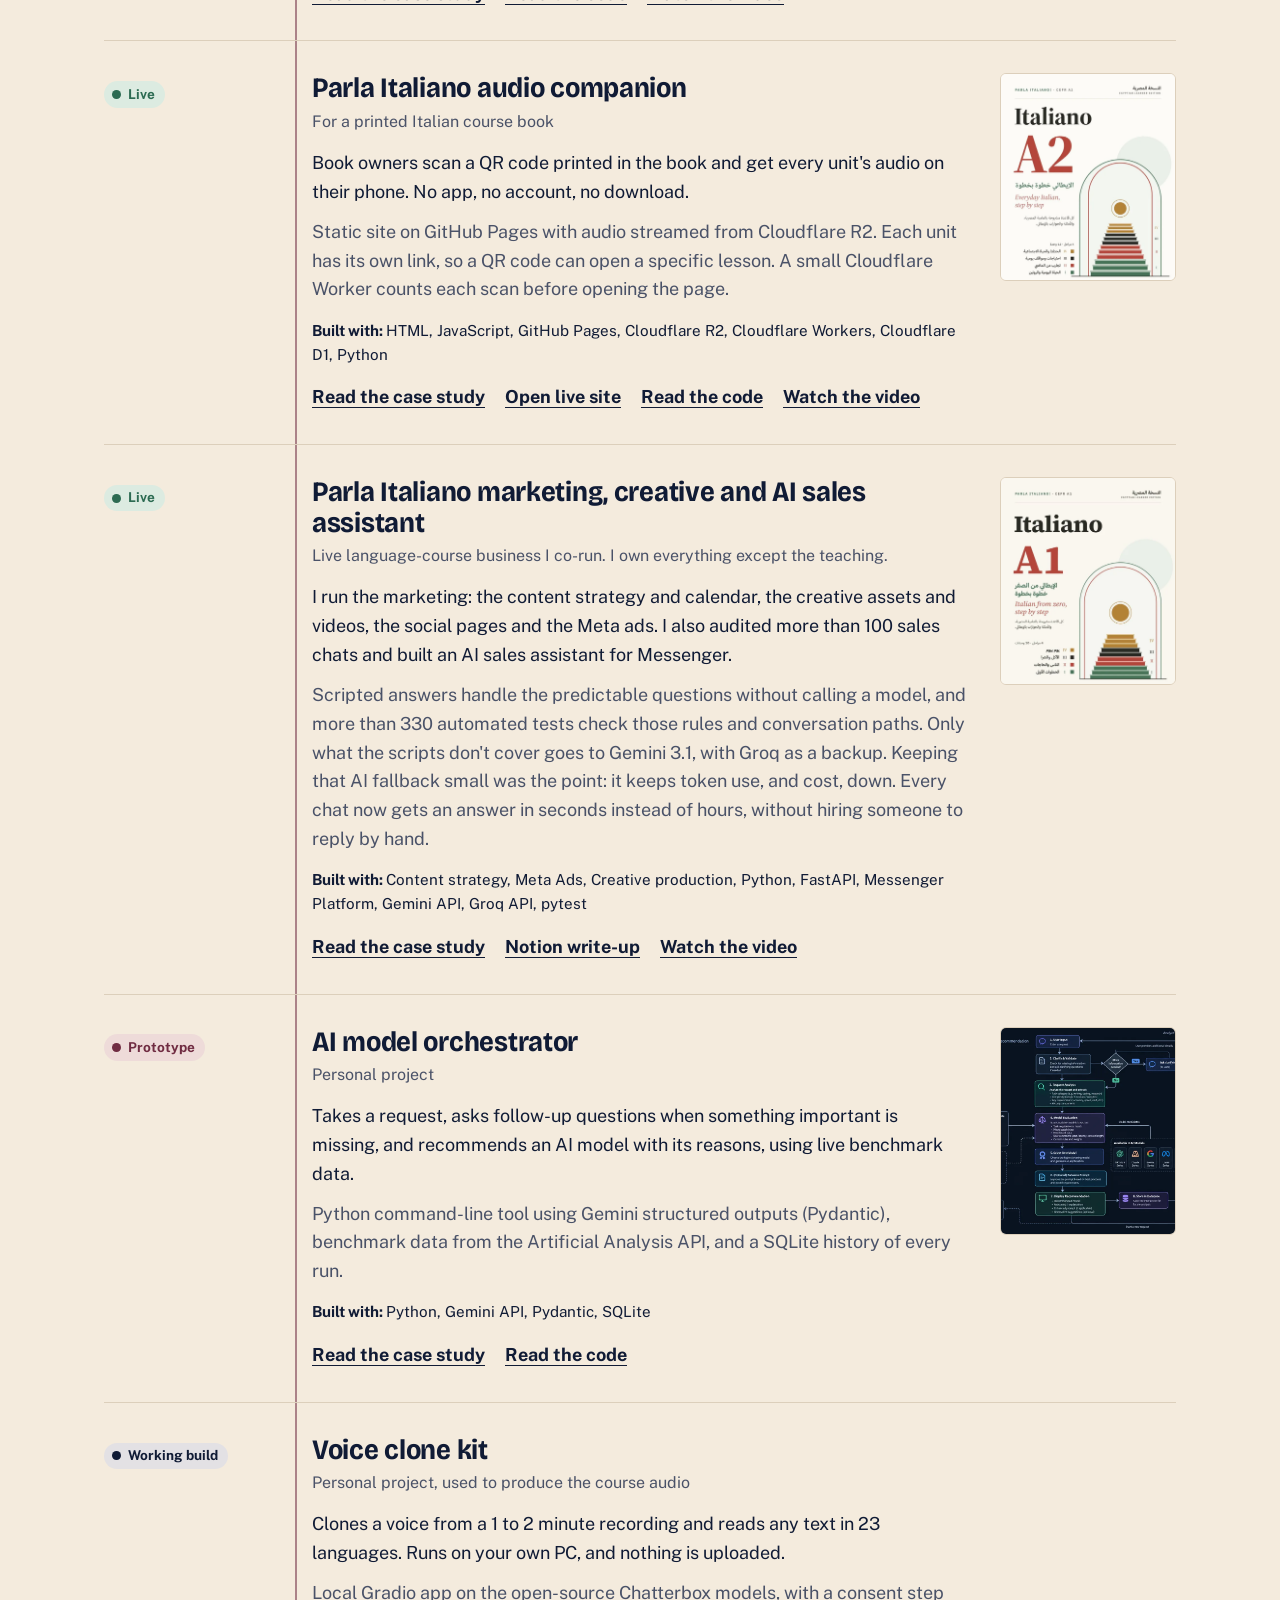
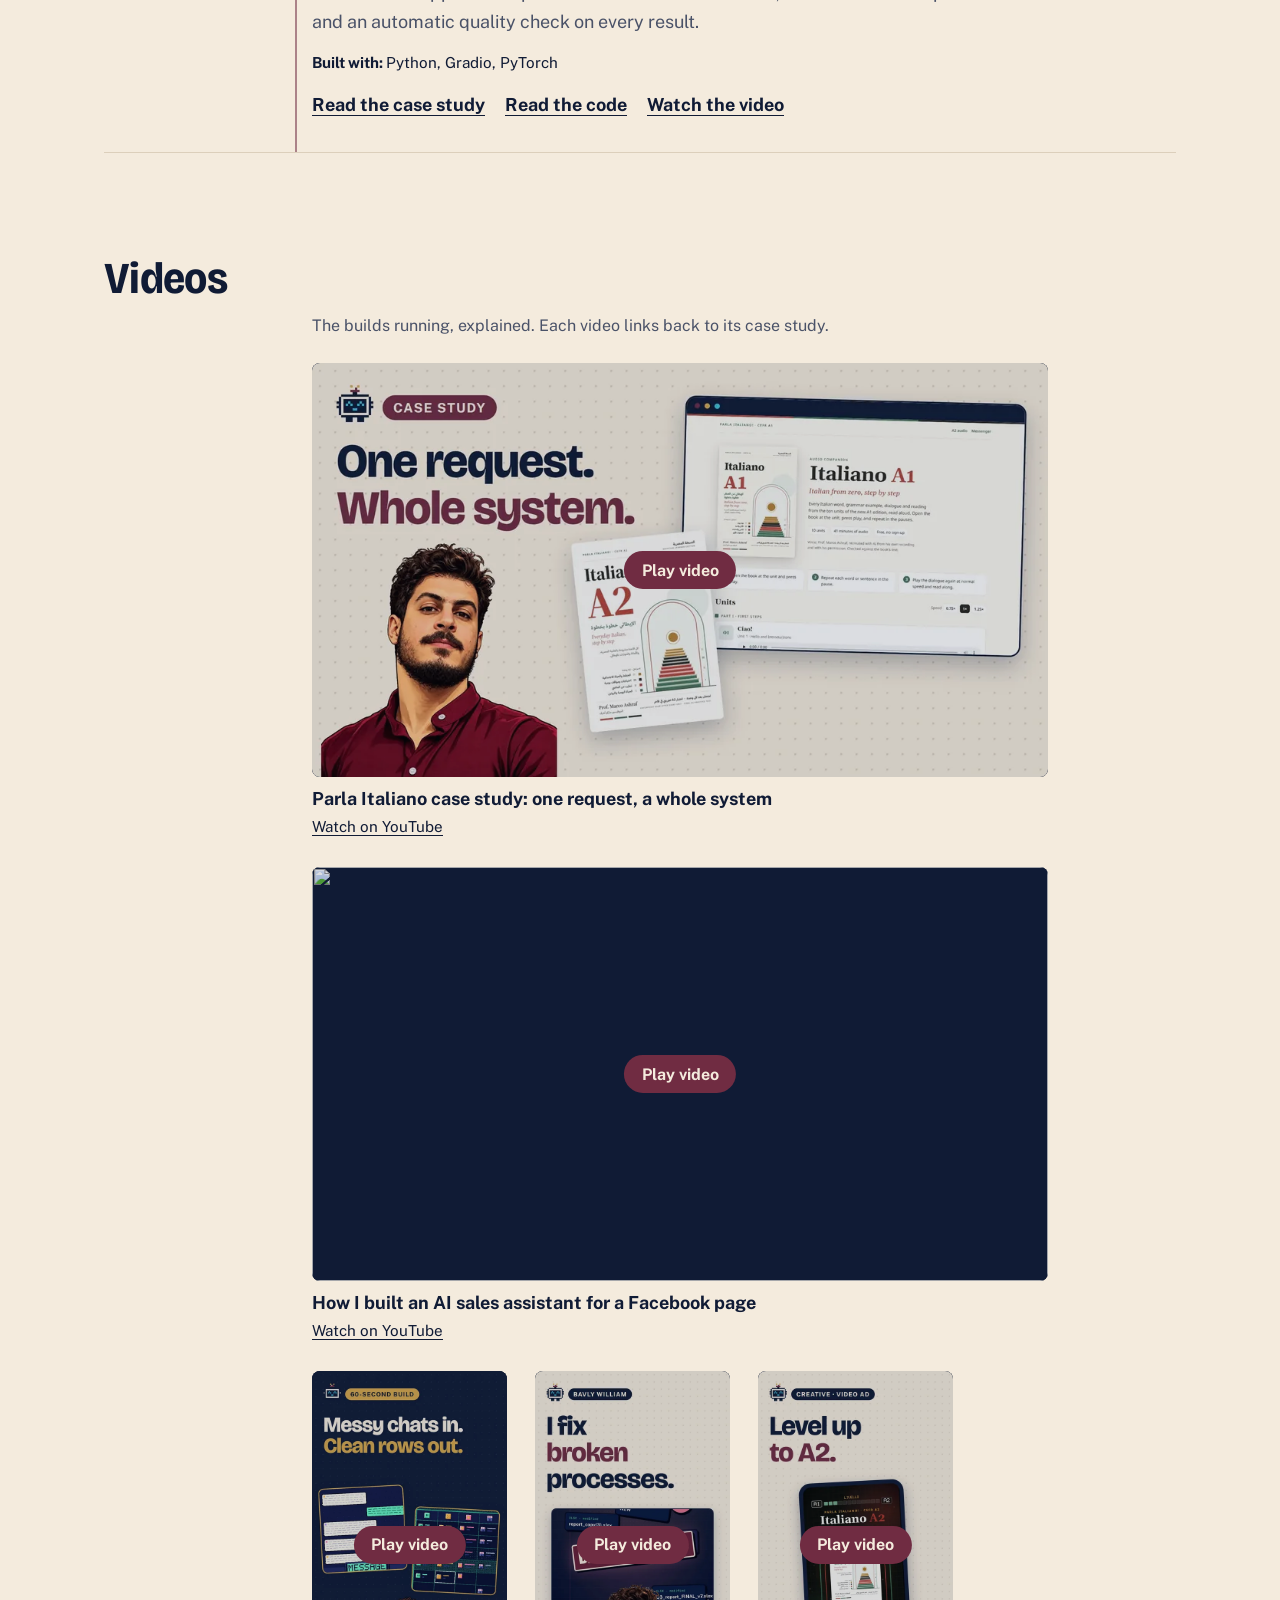
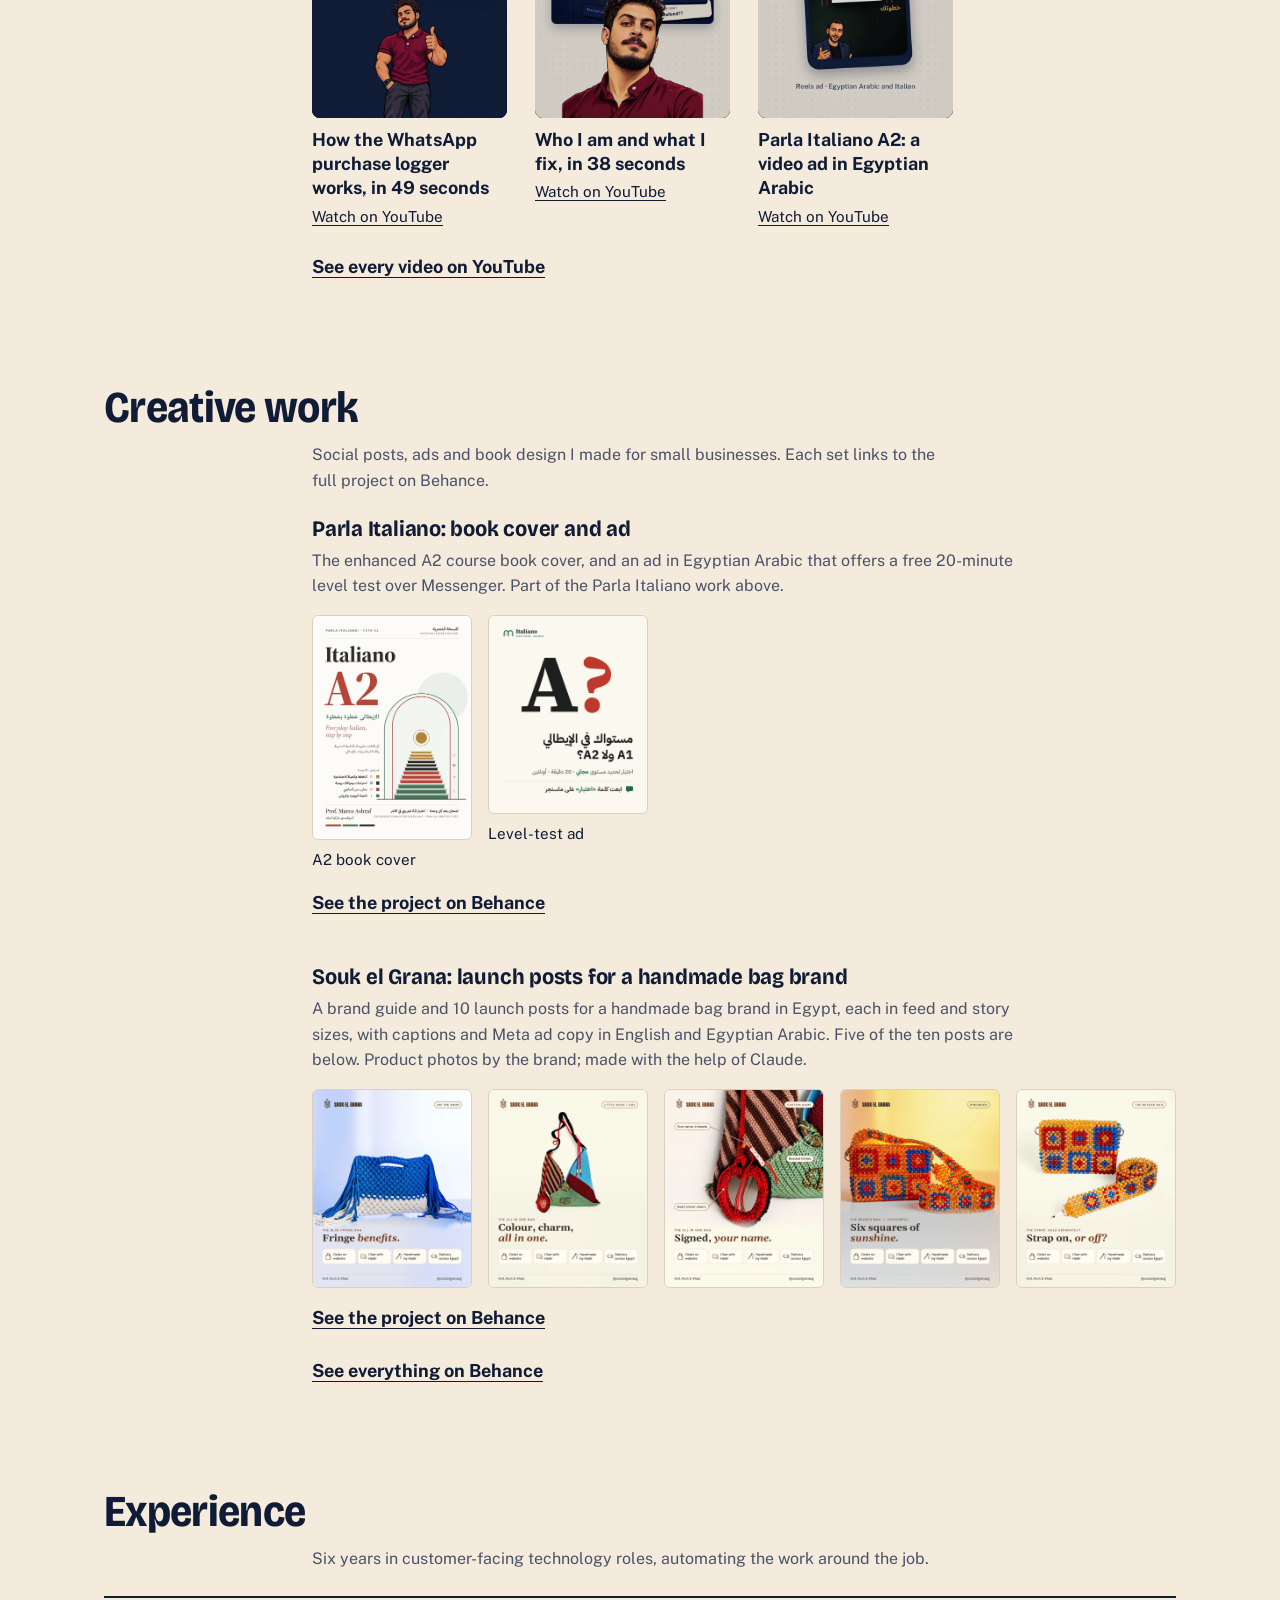
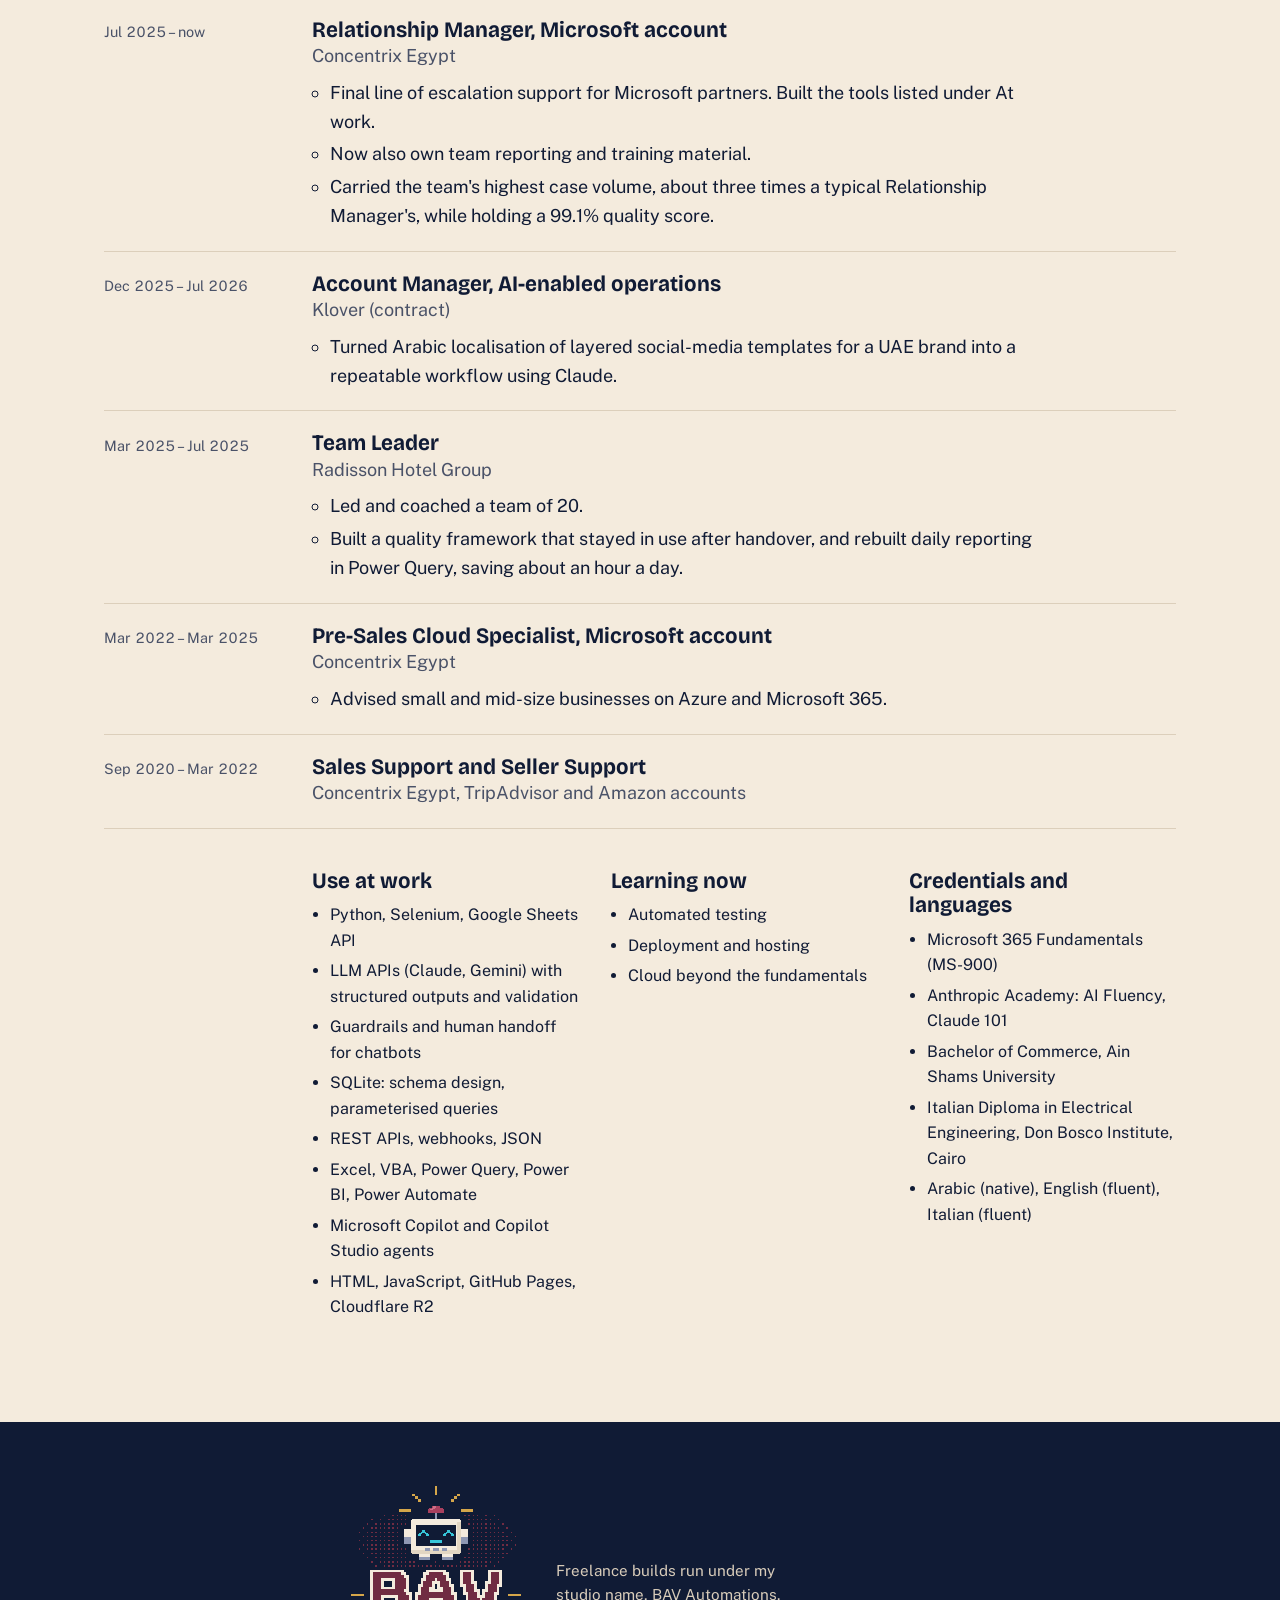
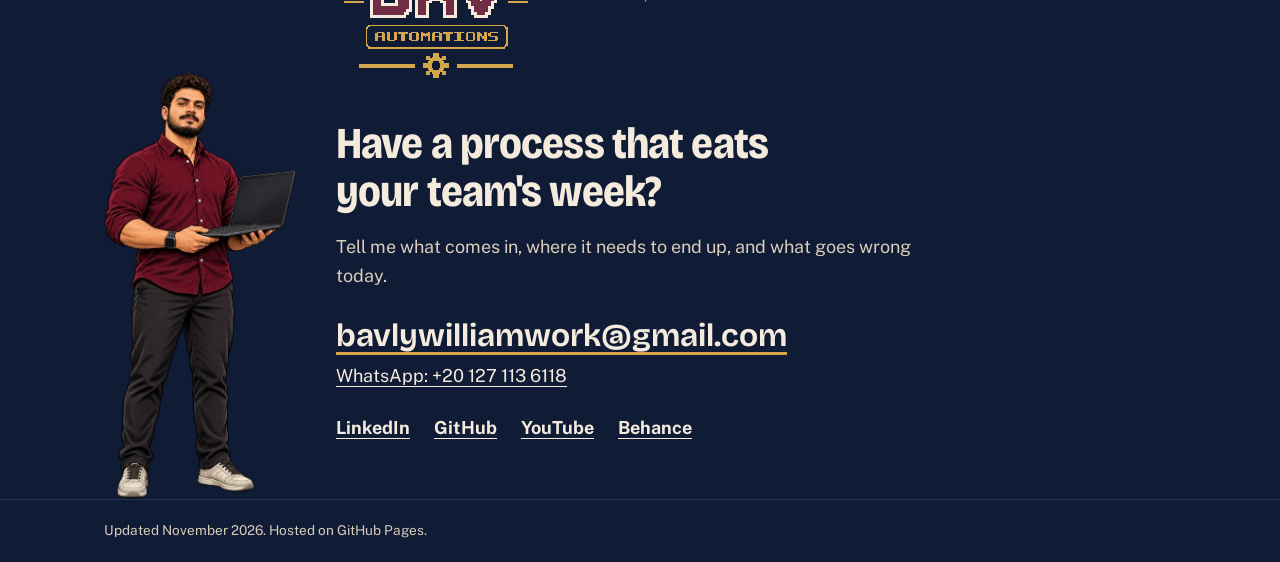
==== commit 57bfdb1a: "Show the Parla Italiano set before Souk el Grana in Creative work Co-Authored-By: Claude Opus 5.5 <n" ====
--- a/index.html
+++ b/index.html
@@ -251,21 +251,21 @@
         <h2 class="section__title" id="creative-title">Creative work</h2>
         <p class="section__note">Social posts, ads and book design I made for small businesses. Each set links to the full project on Behance.</p>
       </div>
-      <div class="creative" data-list="creative"><section class="creative-set" aria-labelledby="creative-souk-el-grana"><h3 class="creative-set__title" id="creative-souk-el-grana">Souk el Grana: launch posts for a handmade bag brand</h3>
+      <div class="creative" data-list="creative"><section class="creative-set" aria-labelledby="creative-parla-italiano"><h3 class="creative-set__title" id="creative-parla-italiano">Parla Italiano: book cover and ad</h3>
+<p class="creative-set__note">The enhanced A2 course book cover, and an ad in Egyptian Arabic that offers a free 20-minute level test over Messenger. Part of the Parla Italiano work above.</p>
+<div class="creative__grid"><a class="creative__link" href="https://www.behance.net/gallery/257580207/Parla-Italiano-Brand-Ads-Sales-Automation" rel="noopener"><figure class="creative__item"><img src="assets/img/cover-a2.webp" alt loading="lazy" width="720" height="1018">
+<figcaption class="creative__title">A2 book cover</figcaption></figure></a>
+<a class="creative__link" href="https://www.behance.net/gallery/257580207/Parla-Italiano-Brand-Ads-Sales-Automation" rel="noopener"><figure class="creative__item"><img src="assets/img/creative/parla-level-test-ad.webp" alt="Parla Italiano ad: a large &quot;A?&quot; over the question &quot;Your Italian level, A1 or A2?&quot;, offering a free 20-minute online level test on Messenger." loading="lazy" width="720" height="900">
+<figcaption class="creative__title">Level-test ad</figcaption></figure></a></div>
+<p class="creative-set__more"><a href="https://www.behance.net/gallery/257580207/Parla-Italiano-Brand-Ads-Sales-Automation" rel="noopener">See the project on Behance</a></p></section>
+<section class="creative-set" aria-labelledby="creative-souk-el-grana"><h3 class="creative-set__title" id="creative-souk-el-grana">Souk el Grana: launch posts for a handmade bag brand</h3>
 <p class="creative-set__note">A brand guide and 10 launch posts for a handmade bag brand in Egypt, each in feed and story sizes, with captions and Meta ad copy in English and Egyptian Arabic. Five of the ten posts are below. Product photos by the brand; made with the help of Claude.</p>
 <div class="creative__grid"><a class="creative__link" href="https://www.behance.net/gallery/258875611/Souk-el-Grana-Social-Media-Posts-Meta-Ads" rel="noopener"><figure class="creative__item"><img src="assets/img/creative/souk-01-blue-fringe-bag.webp" alt="Souk el Grana post: a blue and cream crochet bag with long fringe. Headline: Fringe benefits." loading="lazy" width="720" height="900"></figure></a>
 <a class="creative__link" href="https://www.behance.net/gallery/258875611/Souk-el-Grana-Social-Media-Posts-Meta-Ads" rel="noopener"><figure class="creative__item"><img src="assets/img/creative/souk-02-all-in-one-bag.webp" alt="Souk el Grana post: the All in One crochet bag with stripes, colour blocks and a heart mirror charm. Headline: Colour, charm, all in one." loading="lazy" width="720" height="900"></figure></a>
 <a class="creative__link" href="https://www.behance.net/gallery/258875611/Souk-el-Grana-Social-Media-Posts-Meta-Ads" rel="noopener"><figure class="creative__item"><img src="assets/img/creative/souk-03-all-in-one-custom-name.webp" alt="Souk el Grana post: close-up of the All in One bag's charm with beaded initials. Headline: Signed, your name." loading="lazy" width="720" height="900"></figure></a>
 <a class="creative__link" href="https://www.behance.net/gallery/258875611/Souk-el-Grana-Social-Media-Posts-Meta-Ads" rel="noopener"><figure class="creative__item"><img src="assets/img/creative/souk-04-beaded-bag-colourful.webp" alt="Souk el Grana post: a beaded bag in amber, red and blue squares, open for preorder. Headline: Six squares of sunshine." loading="lazy" width="720" height="900"></figure></a>
 <a class="creative__link" href="https://www.behance.net/gallery/258875611/Souk-el-Grana-Social-Media-Posts-Meta-Ads" rel="noopener"><figure class="creative__item"><img src="assets/img/creative/souk-05-beaded-strap.webp" alt="Souk el Grana post: the beaded bag next to its matching beaded strap. Headline: Strap on, or off?" loading="lazy" width="720" height="900"></figure></a></div>
-<p class="creative-set__more"><a href="https://www.behance.net/gallery/258875611/Souk-el-Grana-Social-Media-Posts-Meta-Ads" rel="noopener">See the project on Behance</a></p></section>
-<section class="creative-set" aria-labelledby="creative-parla-italiano"><h3 class="creative-set__title" id="creative-parla-italiano">Parla Italiano: book cover and ad</h3>
-<p class="creative-set__note">The enhanced A2 course book cover, and an ad in Egyptian Arabic that offers a free 20-minute level test over Messenger. Part of the Parla Italiano work above.</p>
-<div class="creative__grid"><a class="creative__link" href="https://www.behance.net/gallery/257580207/Parla-Italiano-Brand-Ads-Sales-Automation" rel="noopener"><figure class="creative__item"><img src="assets/img/cover-a2.webp" alt loading="lazy" width="720" height="1018">
-<figcaption class="creative__title">A2 book cover</figcaption></figure></a>
-<a class="creative__link" href="https://www.behance.net/gallery/257580207/Parla-Italiano-Brand-Ads-Sales-Automation" rel="noopener"><figure class="creative__item"><img src="assets/img/creative/parla-level-test-ad.webp" alt="Parla Italiano ad: a large &quot;A?&quot; over the question &quot;Your Italian level, A1 or A2?&quot;, offering a free 20-minute online level test on Messenger." loading="lazy" width="720" height="900">
-<figcaption class="creative__title">Level-test ad</figcaption></figure></a></div>
-<p class="creative-set__more"><a href="https://www.behance.net/gallery/257580207/Parla-Italiano-Brand-Ads-Sales-Automation" rel="noopener">See the project on Behance</a></p></section></div>
+<p class="creative-set__more"><a href="https://www.behance.net/gallery/258875611/Souk-el-Grana-Social-Media-Posts-Meta-Ads" rel="noopener">See the project on Behance</a></p></section></div>
       <p class="section__more"><a data-bind-href="behance" href="https://www.behance.net/bavlywilliam">See everything on Behance</a></p>
     </section>
 
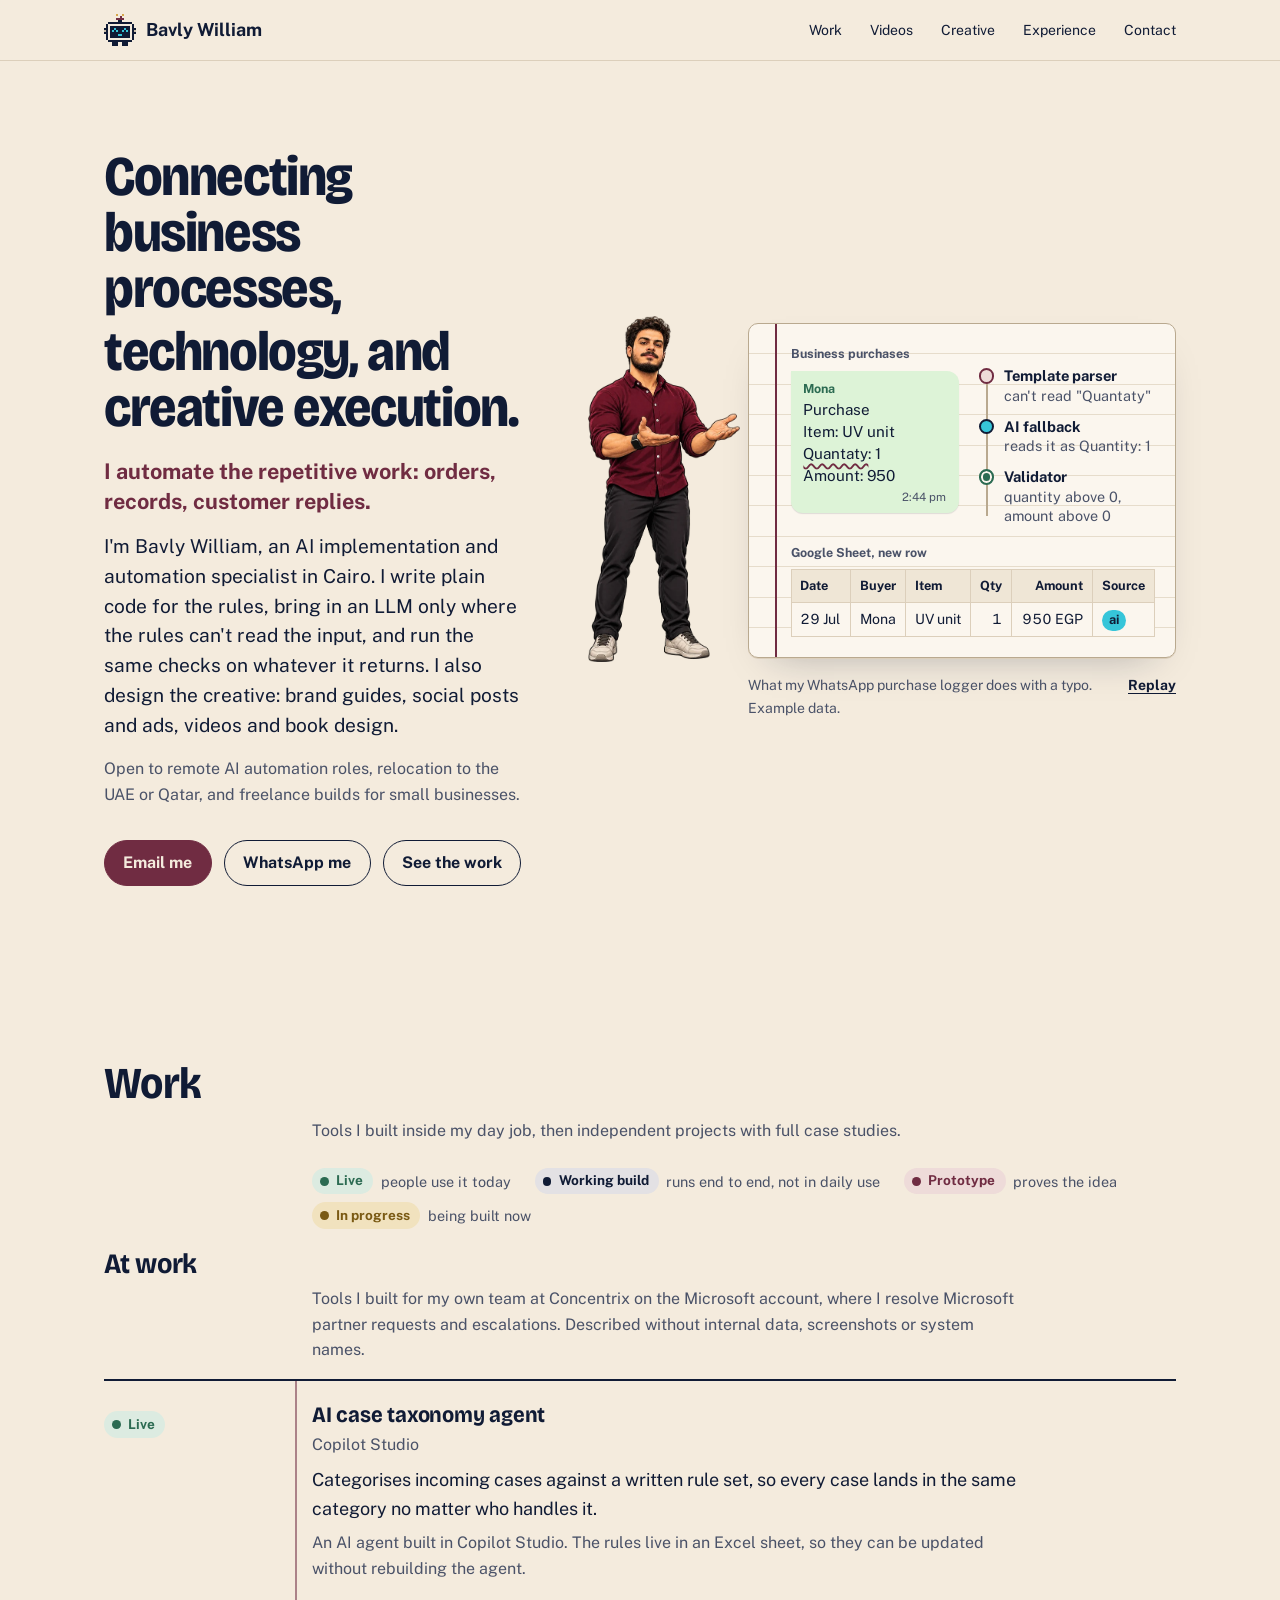
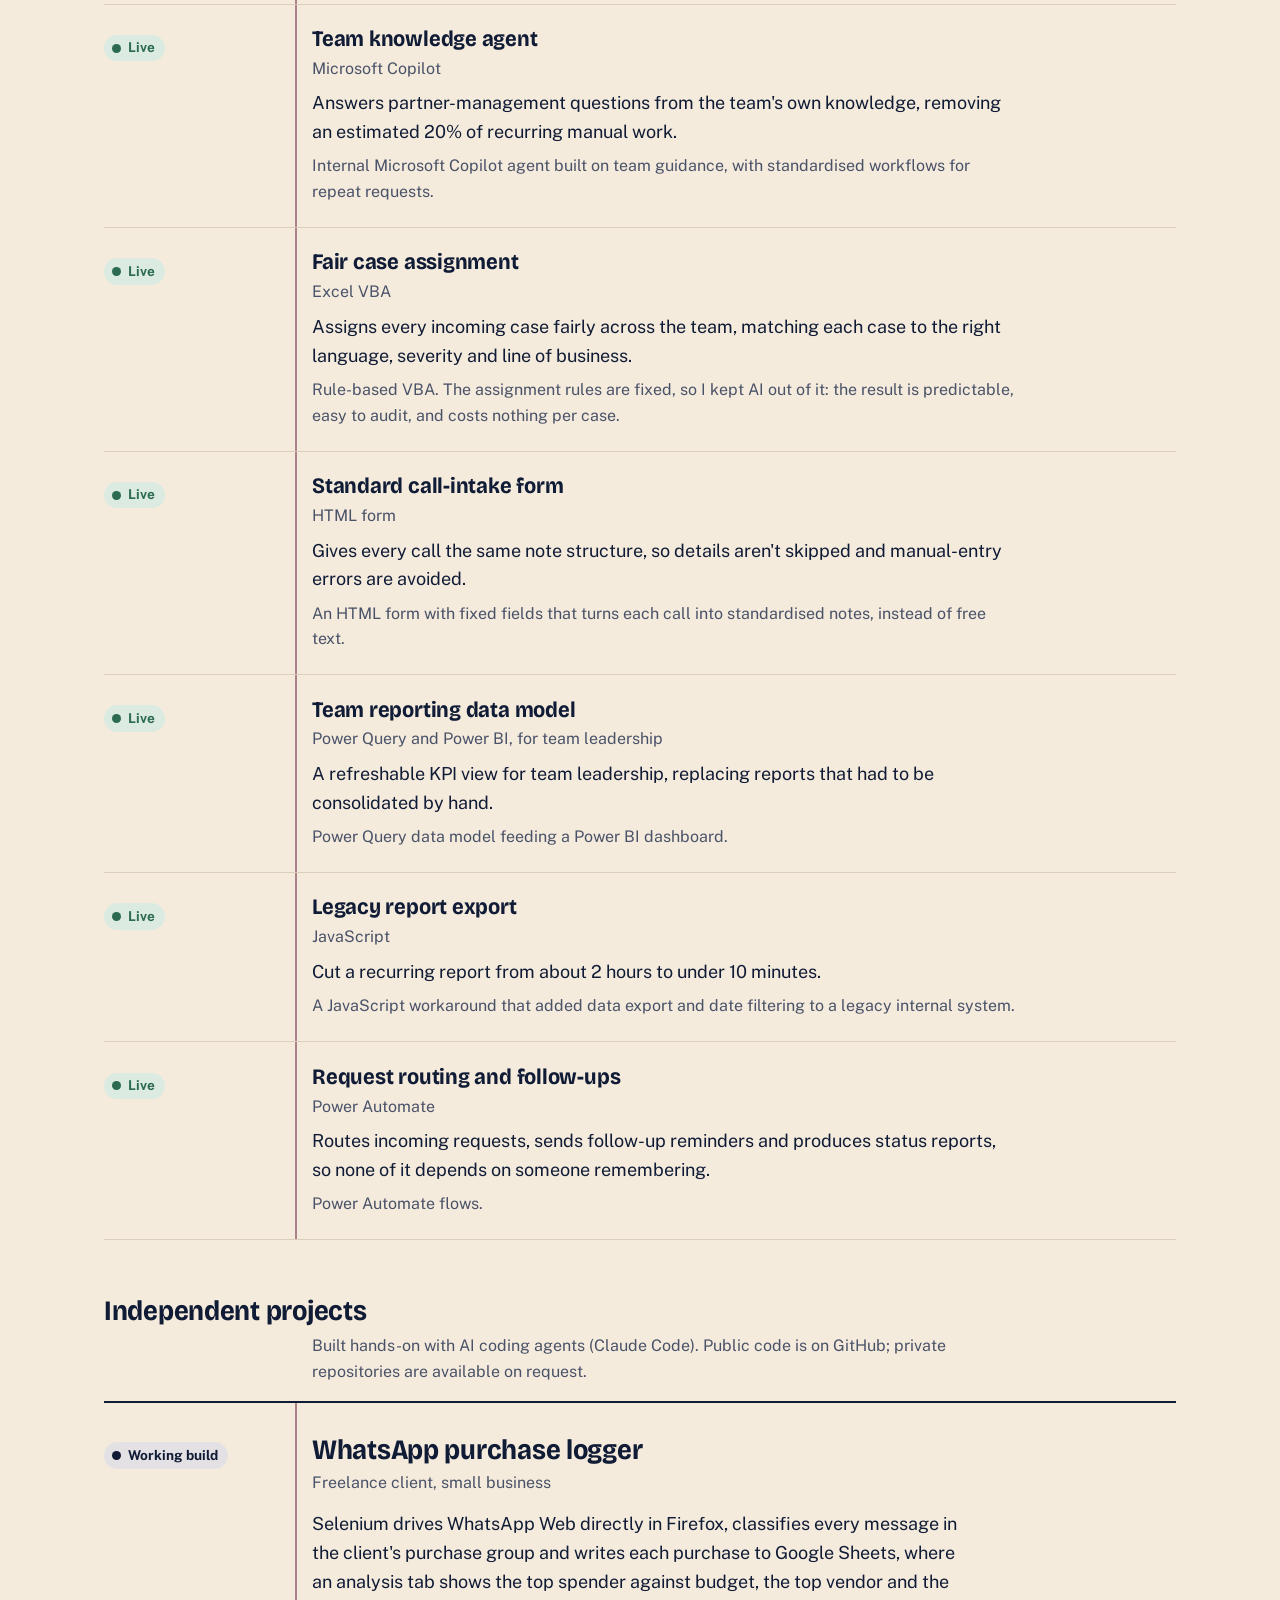
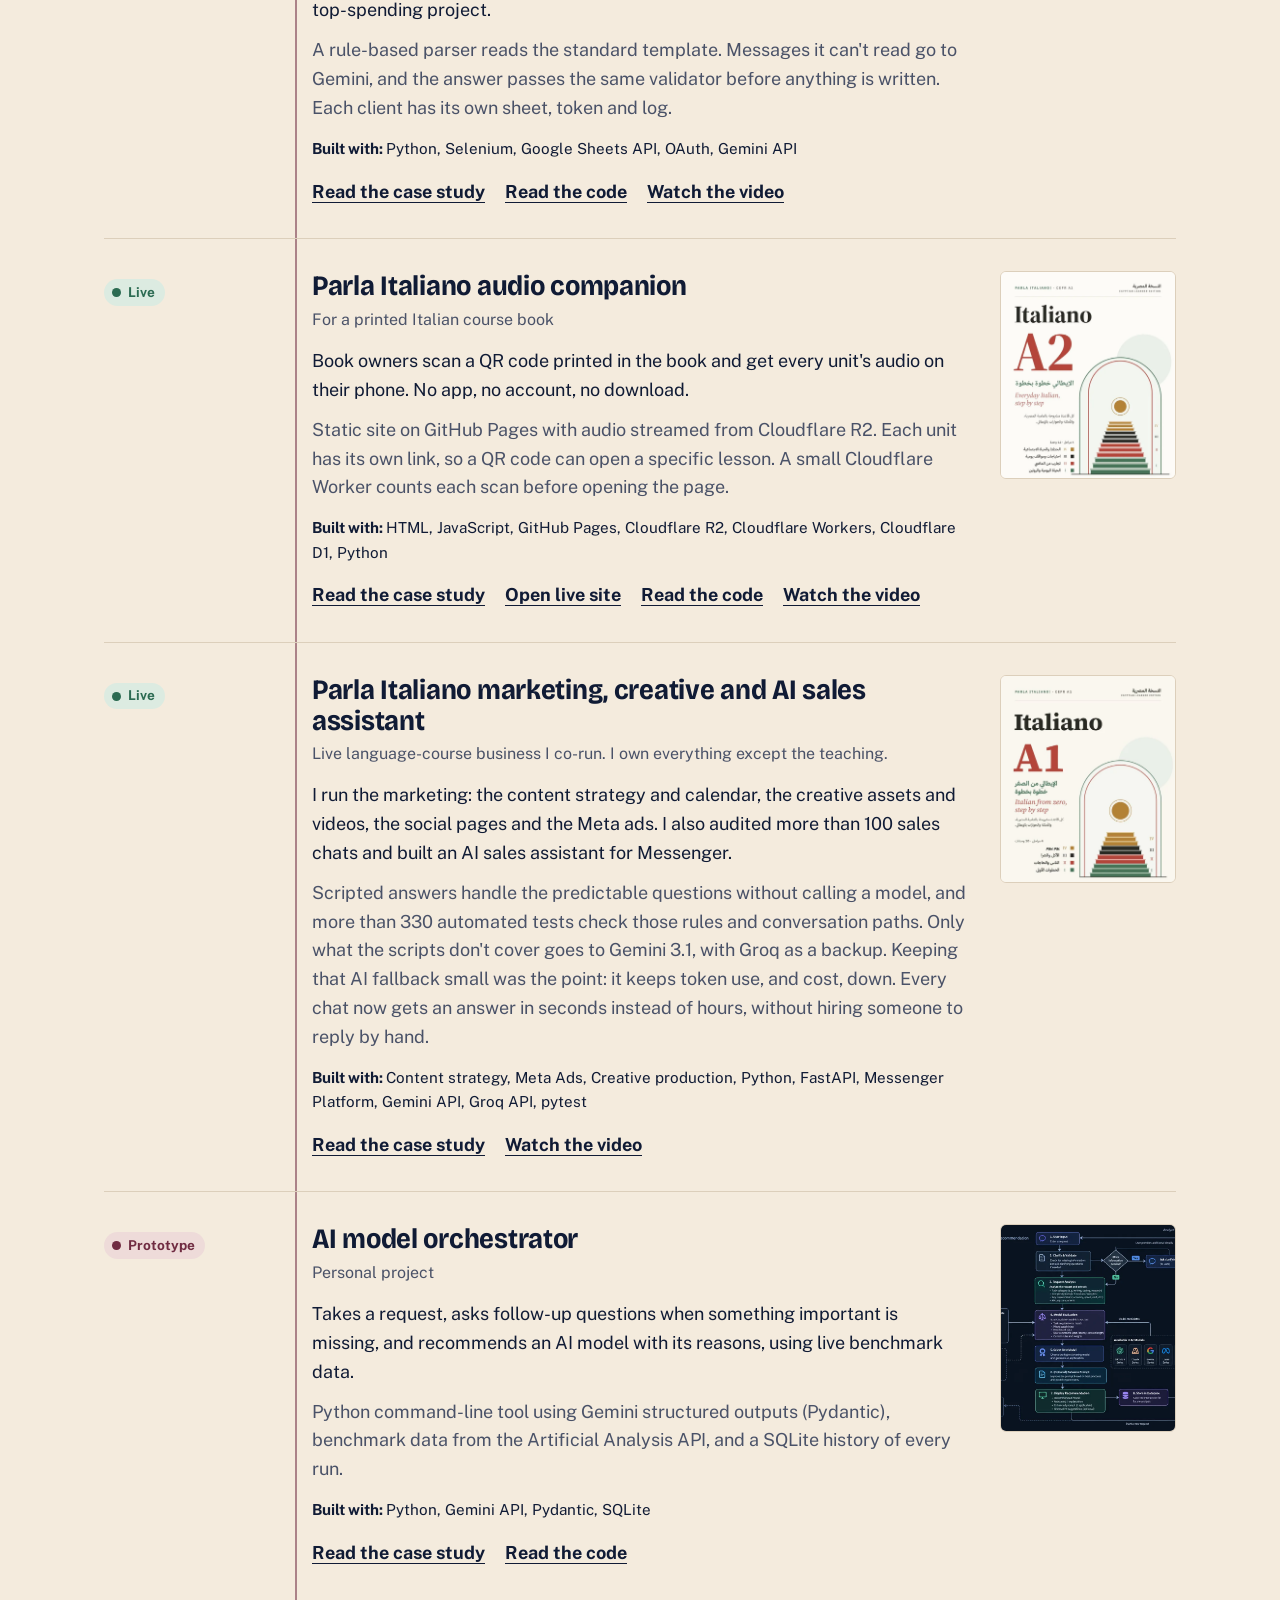
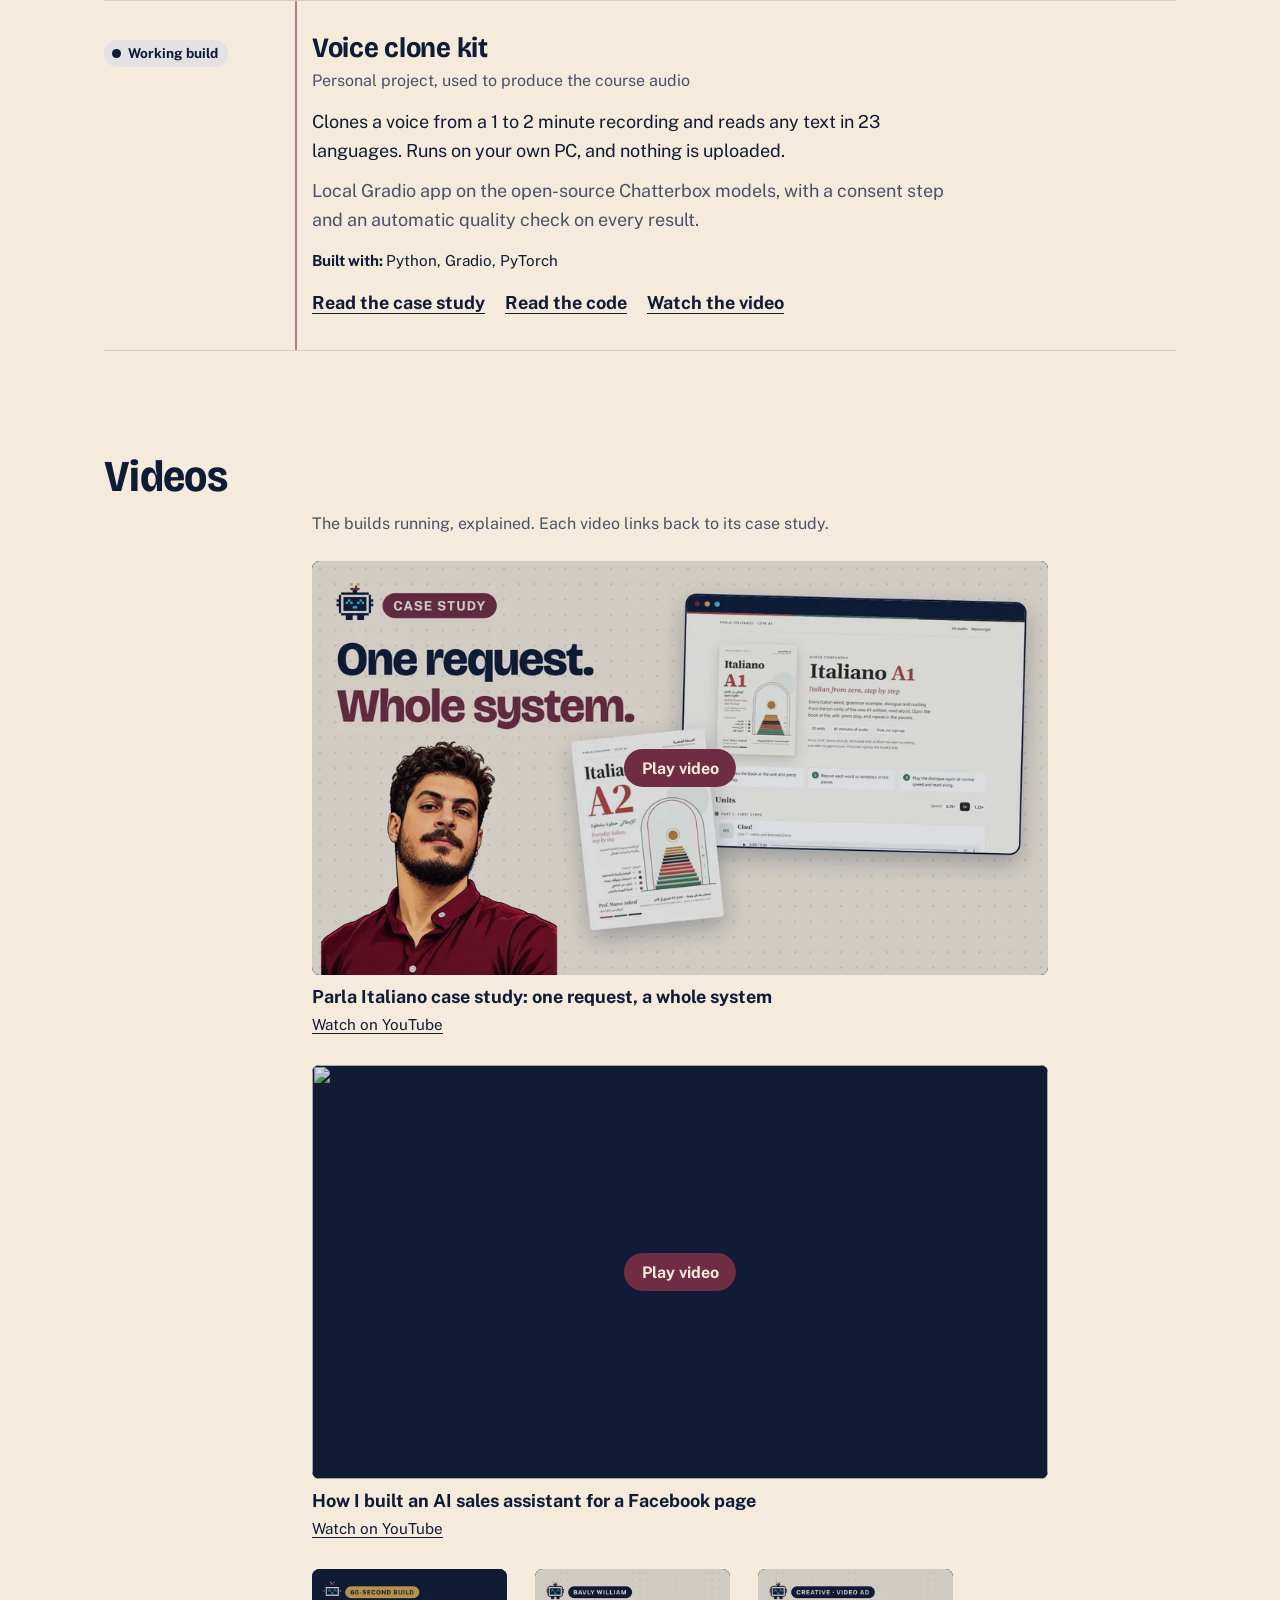
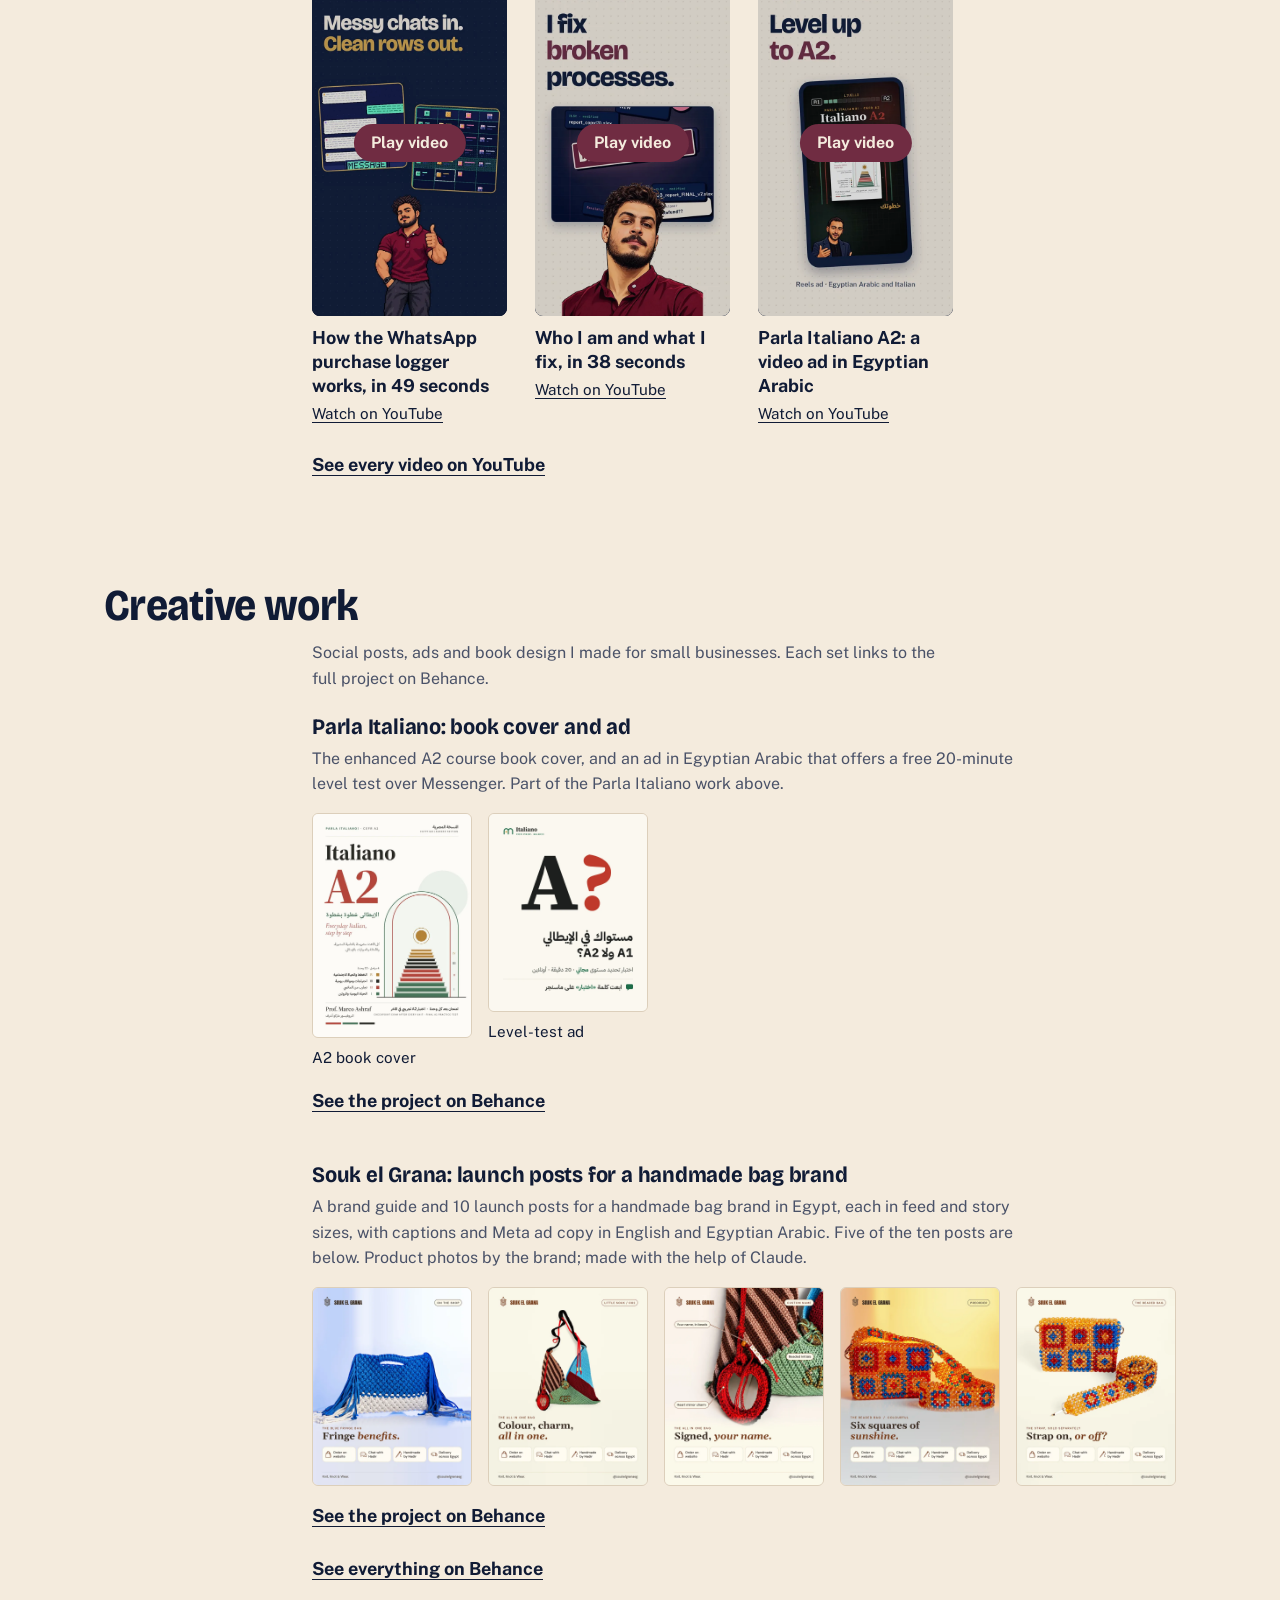
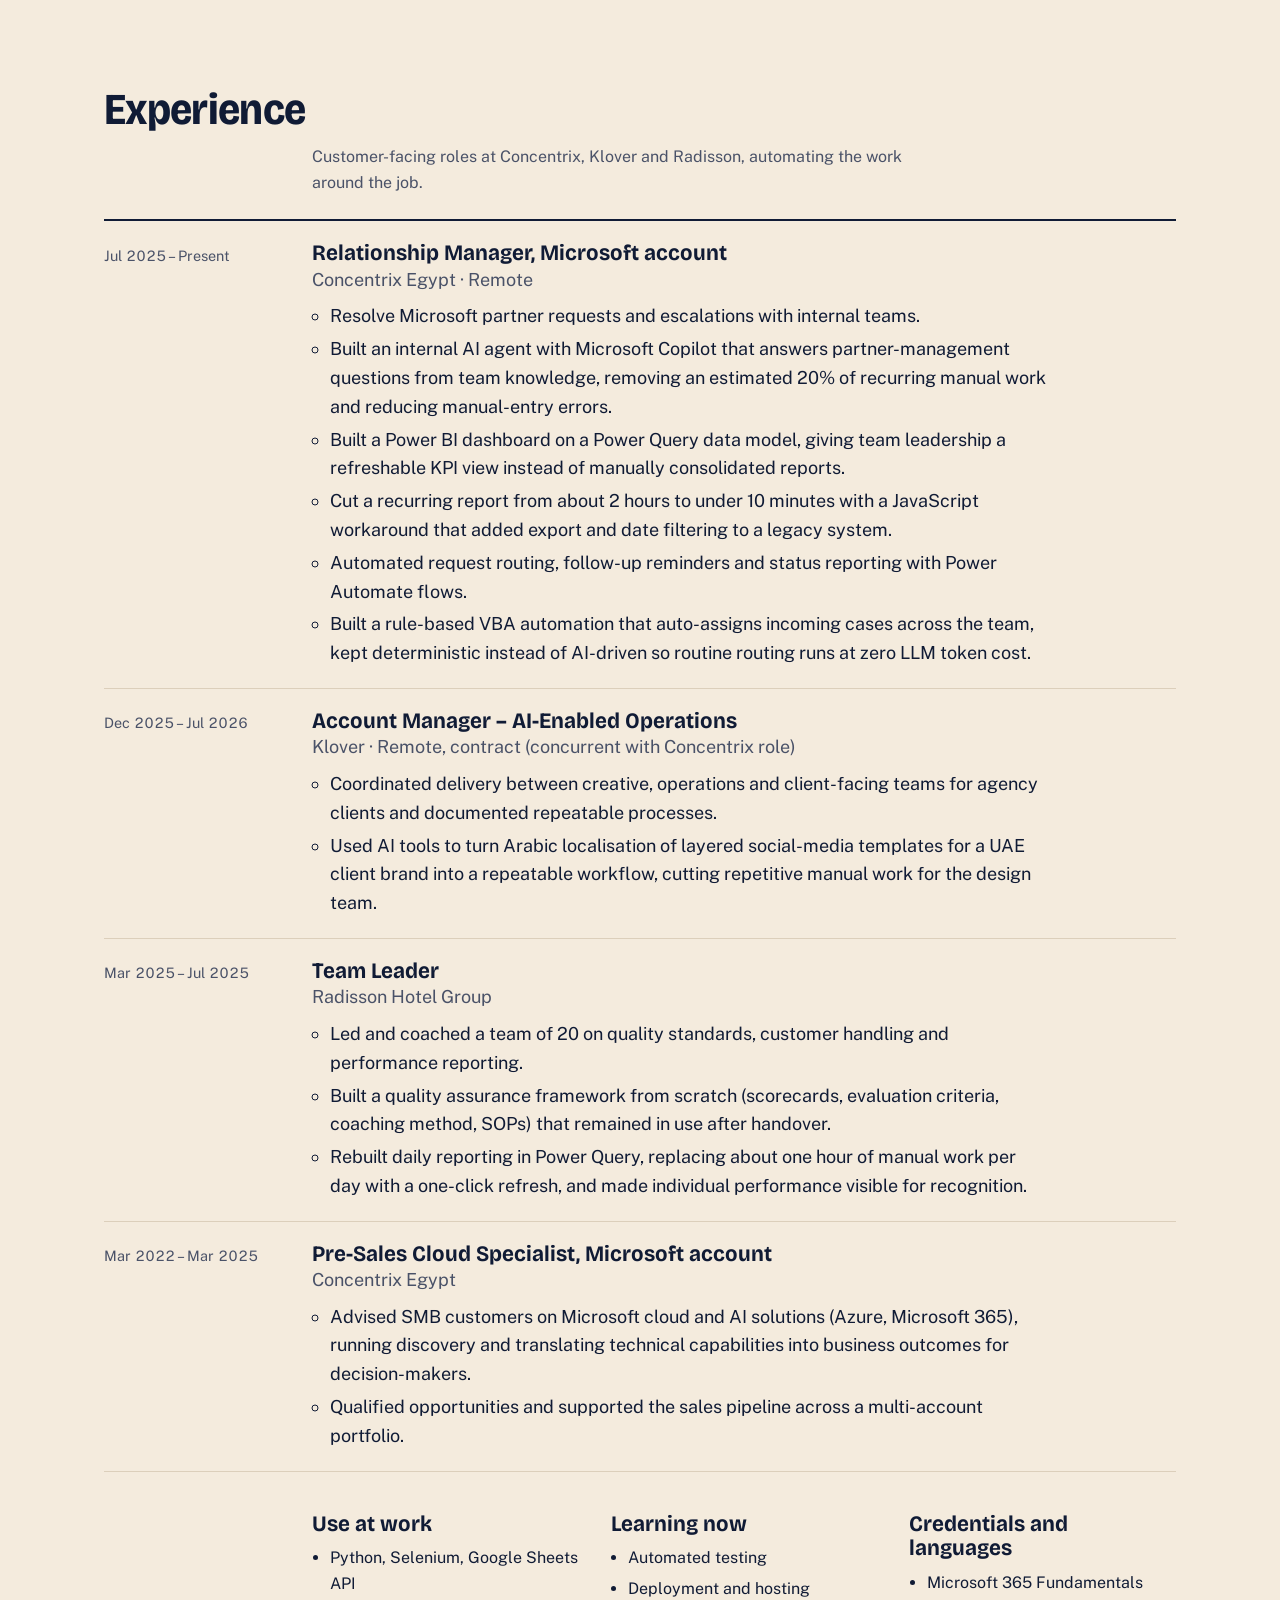
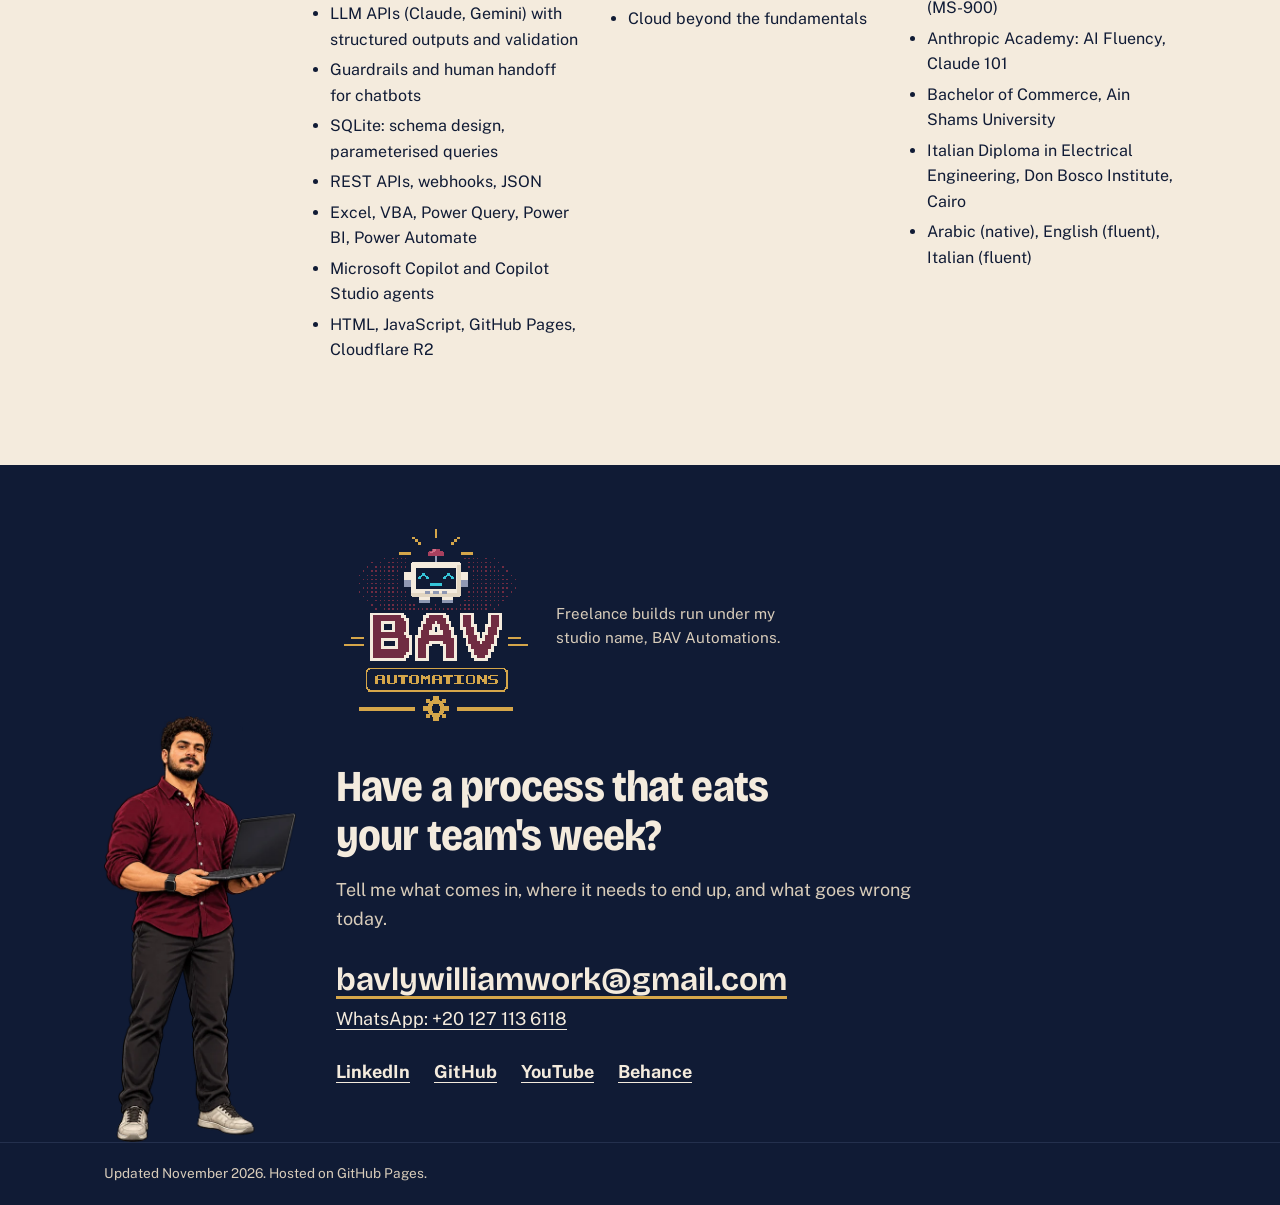
==== commit d9aae762: "Replace Experience with the current CV; remove the Notion link - Experience now matches the CV: four" ====
--- a/index.html
+++ b/index.html
@@ -122,7 +122,7 @@
         <div><dt><span class="status status--progress">In progress</span></dt><dd>being built now</dd></div>
       </dl>
       <div class="project-groups" data-list="projects"><section class="project-group" aria-labelledby="group-work"><div class="project-group__head"><h3 class="project-group__title" id="group-work">At work</h3>
-<p class="project-group__note">Tools I built for my own team at Concentrix on the Microsoft account, the final line of escalation support for Microsoft partners, while carrying the team's highest case volume at a 99.1% quality score. Described without internal data, screenshots or system names.</p></div>
+<p class="project-group__note">Tools I built for my own team at Concentrix on the Microsoft account, where I resolve Microsoft partner requests and escalations. Described without internal data, screenshots or system names.</p></div>
 <div class="projects"><article class="project project--compact" id="project-ai-taxonomy"><div class="project__status"><span class="status status--live">Live</span></div>
 <div class="project__body"><h4 class="project__title">AI case taxonomy agent</h4>
 <p class="project__context">Copilot Studio</p>
@@ -158,6 +158,12 @@
 <p class="project__context">JavaScript</p>
 <p class="project__summary">Cut a recurring report from about 2 hours to under 10 minutes.</p>
 <p class="project__how">A JavaScript workaround that added data export and date filtering to a legacy internal system.</p></div>
+<div class="project__thumb" aria-hidden="true"></div></article>
+<article class="project project--compact" id="project-request-flows"><div class="project__status"><span class="status status--live">Live</span></div>
+<div class="project__body"><h4 class="project__title">Request routing and follow-ups</h4>
+<p class="project__context">Power Automate</p>
+<p class="project__summary">Routes incoming requests, sends follow-up reminders and produces status reports, so none of it depends on someone remembering.</p>
+<p class="project__how">Power Automate flows.</p></div>
 <div class="project__thumb" aria-hidden="true"></div></article></div></section>
 <section class="project-group" aria-labelledby="group-independent"><div class="project-group__head"><h3 class="project-group__title" id="group-independent">Independent projects</h3>
 <p class="project-group__note">Built hands-on with AI coding agents (Claude Code). Public code is on GitHub; private repositories are available on request.</p></div>
@@ -192,7 +198,6 @@
 <p class="project__stack"><span class="project__stack-label">Built with: </span>
 Content strategy, Meta Ads, Creative production, Python, FastAPI, Messenger Platform, Gemini API, Groq API, pytest</p>
 <ul class="project__links"><li><a href="case-parla-system.html">Read the case study</a></li>
-<li><a href="https://app.notion.com/p/Parla-Italiano-Building-an-end-to-end-learning-and-sales-experience-404b29d974f781cdaeb2f79785ba122a" rel="noopener">Notion write-up</a></li>
 <li><a href="#video-sales-assistant">Watch the video</a></li></ul></div>
 <div class="project__thumb"><img src="assets/img/cover-a1.webp" alt="Cover of the Parla Italiano A1 course book" loading="lazy" width="352" height="416"></div></article>
 <article class="project" id="project-orchestrator"><div class="project__status"><span class="status status--prototype">Prototype</span></div>
@@ -272,30 +277,33 @@
     <section class="section wrap" id="experience" aria-labelledby="experience-title">
       <div class="section__head">
         <h2 class="section__title" id="experience-title">Experience</h2>
-        <p class="section__note">Six years in customer-facing technology roles, automating the work around the job.</p>
-      </div>
-      <ol class="timeline" data-list="experience"><li class="timeline__item"><p class="timeline__when">Jul 2025 – now</p>
+        <p class="section__note">Customer-facing roles at Concentrix, Klover and Radisson, automating the work around the job.</p>
+      </div>
+      <ol class="timeline" data-list="experience"><li class="timeline__item"><p class="timeline__when">Jul 2025 – Present</p>
 <div><h3 class="timeline__role">Relationship Manager, Microsoft account</h3>
-<p class="timeline__org">Concentrix Egypt</p>
-<ul class="timeline__points"><li>Final line of escalation support for Microsoft partners. Built the tools listed under At work.</li>
-<li>Now also own team reporting and training material.</li>
-<li>Carried the team's highest case volume, about three times a typical Relationship Manager's, while holding a 99.1% quality score.</li></ul></div></li>
+<p class="timeline__org">Concentrix Egypt · Remote</p>
+<ul class="timeline__points"><li>Resolve Microsoft partner requests and escalations with internal teams.</li>
+<li>Built an internal AI agent with Microsoft Copilot that answers partner-management questions from team knowledge, removing an estimated 20% of recurring manual work and reducing manual-entry errors.</li>
+<li>Built a Power BI dashboard on a Power Query data model, giving team leadership a refreshable KPI view instead of manually consolidated reports.</li>
+<li>Cut a recurring report from about 2 hours to under 10 minutes with a JavaScript workaround that added export and date filtering to a legacy system.</li>
+<li>Automated request routing, follow-up reminders and status reporting with Power Automate flows.</li>
+<li>Built a rule-based VBA automation that auto-assigns incoming cases across the team, kept deterministic instead of AI-driven so routine routing runs at zero LLM token cost.</li></ul></div></li>
 <li class="timeline__item"><p class="timeline__when">Dec 2025 – Jul 2026</p>
-<div><h3 class="timeline__role">Account Manager, AI-enabled operations</h3>
-<p class="timeline__org">Klover (contract)</p>
-<ul class="timeline__points"><li>Turned Arabic localisation of layered social-media templates for a UAE brand into a repeatable workflow using Claude.</li></ul></div></li>
+<div><h3 class="timeline__role">Account Manager – AI-Enabled Operations</h3>
+<p class="timeline__org">Klover · Remote, contract (concurrent with Concentrix role)</p>
+<ul class="timeline__points"><li>Coordinated delivery between creative, operations and client-facing teams for agency clients and documented repeatable processes.</li>
+<li>Used AI tools to turn Arabic localisation of layered social-media templates for a UAE client brand into a repeatable workflow, cutting repetitive manual work for the design team.</li></ul></div></li>
 <li class="timeline__item"><p class="timeline__when">Mar 2025 – Jul 2025</p>
 <div><h3 class="timeline__role">Team Leader</h3>
 <p class="timeline__org">Radisson Hotel Group</p>
-<ul class="timeline__points"><li>Led and coached a team of 20.</li>
-<li>Built a quality framework that stayed in use after handover, and rebuilt daily reporting in Power Query, saving about an hour a day.</li></ul></div></li>
+<ul class="timeline__points"><li>Led and coached a team of 20 on quality standards, customer handling and performance reporting.</li>
+<li>Built a quality assurance framework from scratch (scorecards, evaluation criteria, coaching method, SOPs) that remained in use after handover.</li>
+<li>Rebuilt daily reporting in Power Query, replacing about one hour of manual work per day with a one-click refresh, and made individual performance visible for recognition.</li></ul></div></li>
 <li class="timeline__item"><p class="timeline__when">Mar 2022 – Mar 2025</p>
 <div><h3 class="timeline__role">Pre-Sales Cloud Specialist, Microsoft account</h3>
 <p class="timeline__org">Concentrix Egypt</p>
-<ul class="timeline__points"><li>Advised small and mid-size businesses on Azure and Microsoft 365.</li></ul></div></li>
-<li class="timeline__item"><p class="timeline__when">Sep 2020 – Mar 2022</p>
-<div><h3 class="timeline__role">Sales Support and Seller Support</h3>
-<p class="timeline__org">Concentrix Egypt, TripAdvisor and Amazon accounts</p></div></li></ol>
+<ul class="timeline__points"><li>Advised SMB customers on Microsoft cloud and AI solutions (Azure, Microsoft 365), running discovery and translating technical capabilities into business outcomes for decision-makers.</li>
+<li>Qualified opportunities and supported the sales pipeline across a multi-account portfolio.</li></ul></div></li></ol>
       <div class="facts">
         <div class="facts__col">
           <h3 class="facts__title">Use at work</h3>
